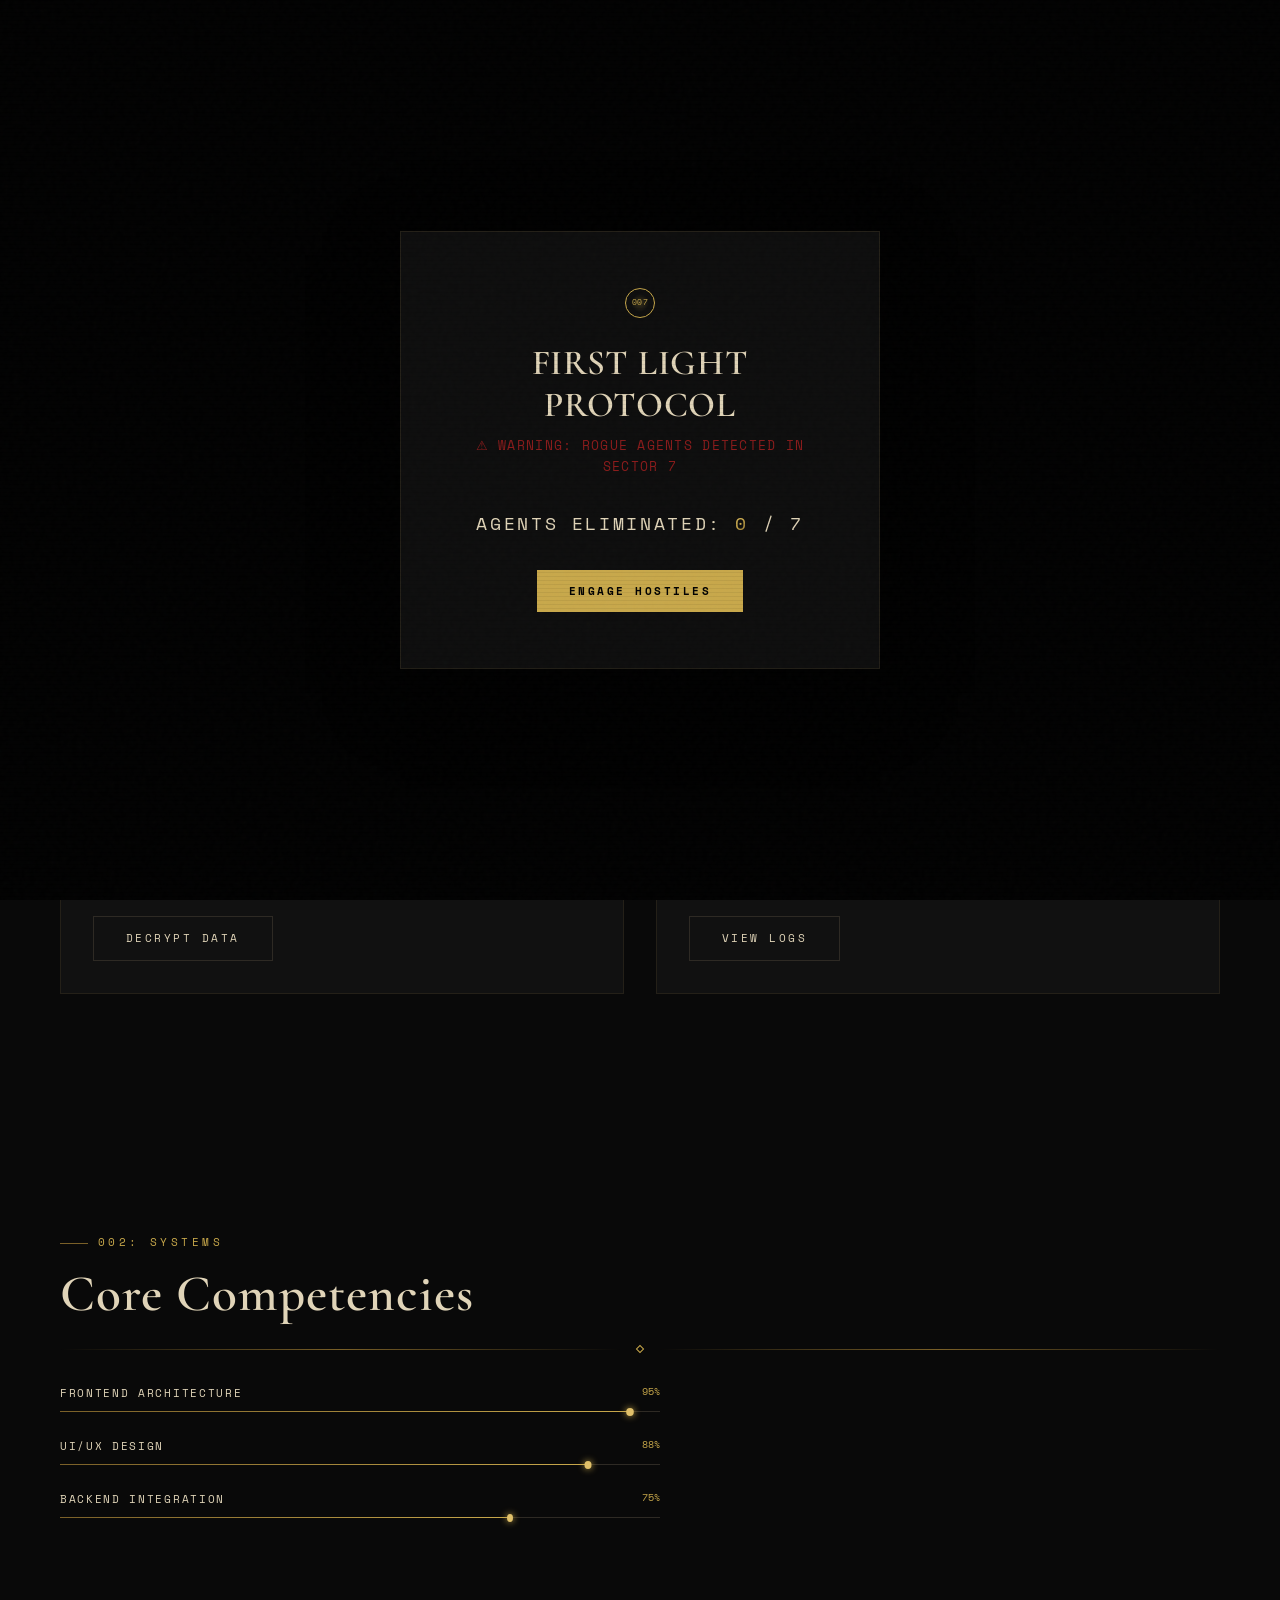
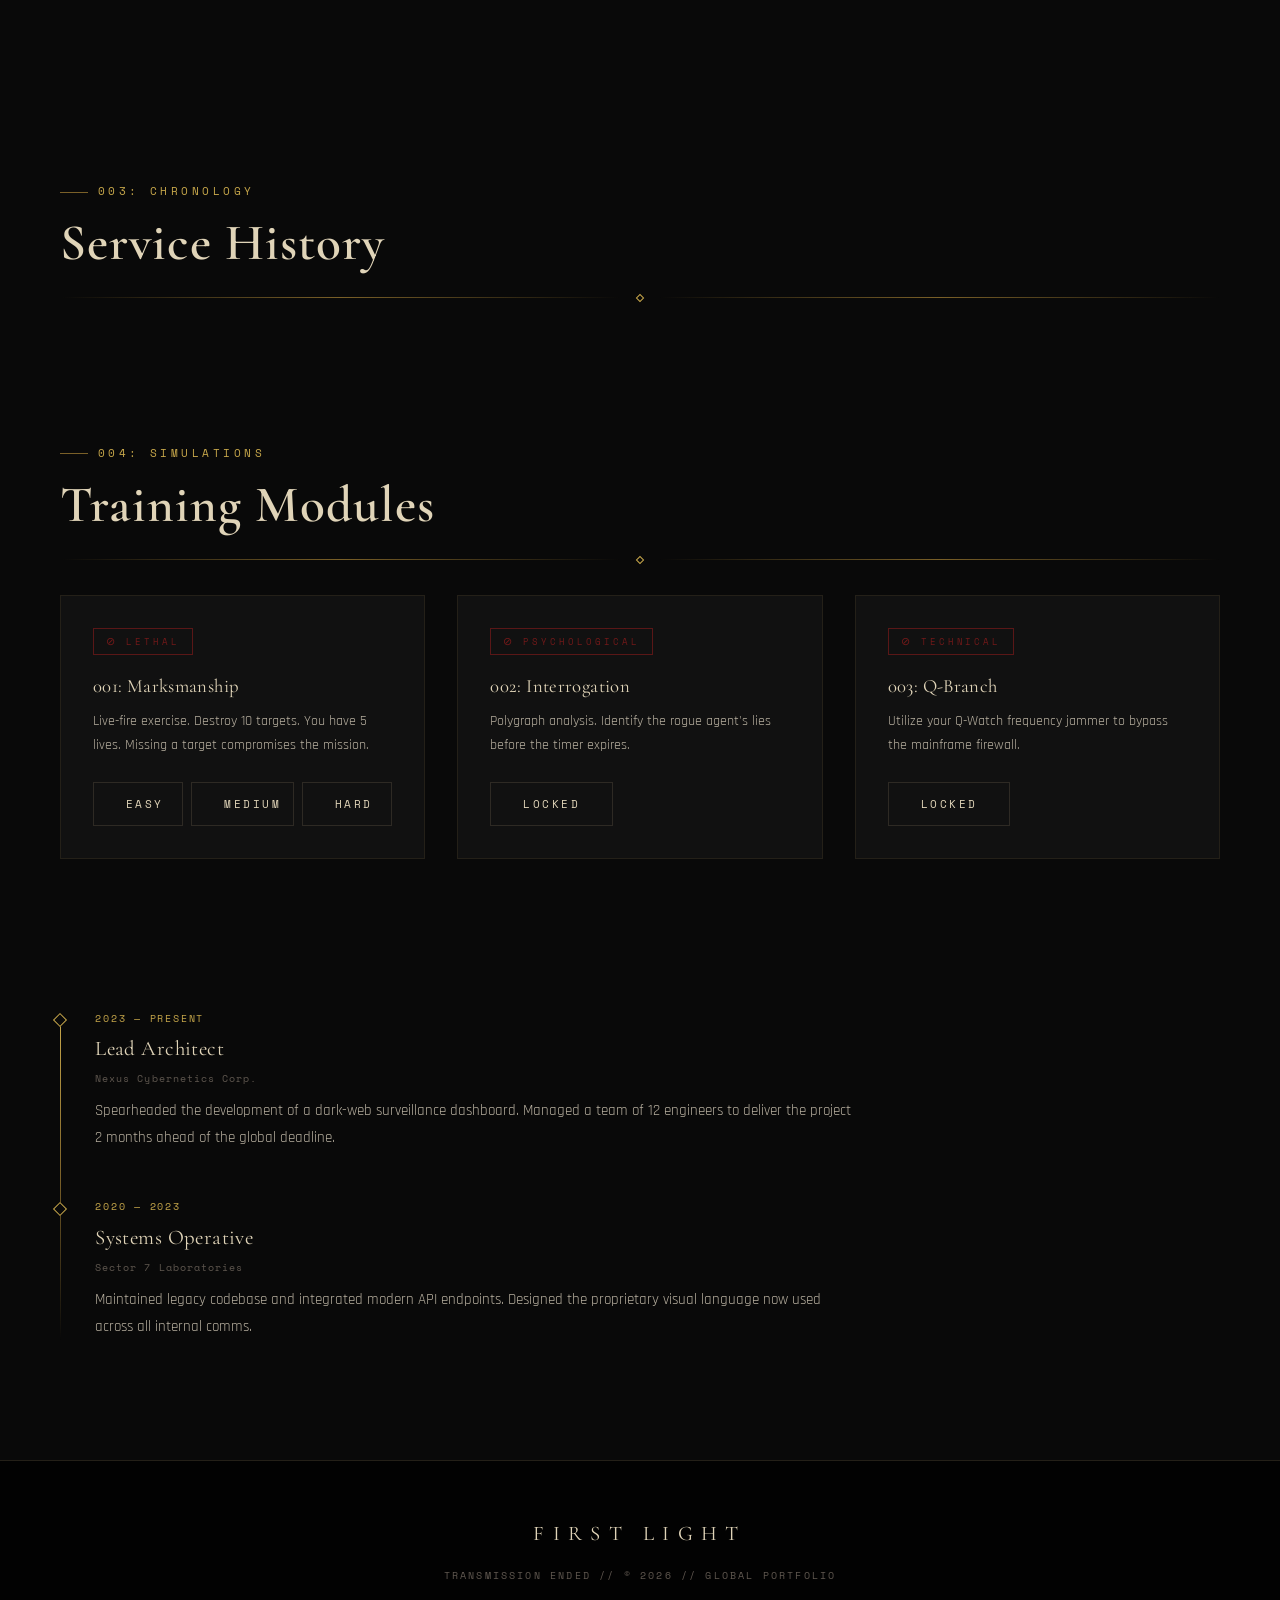
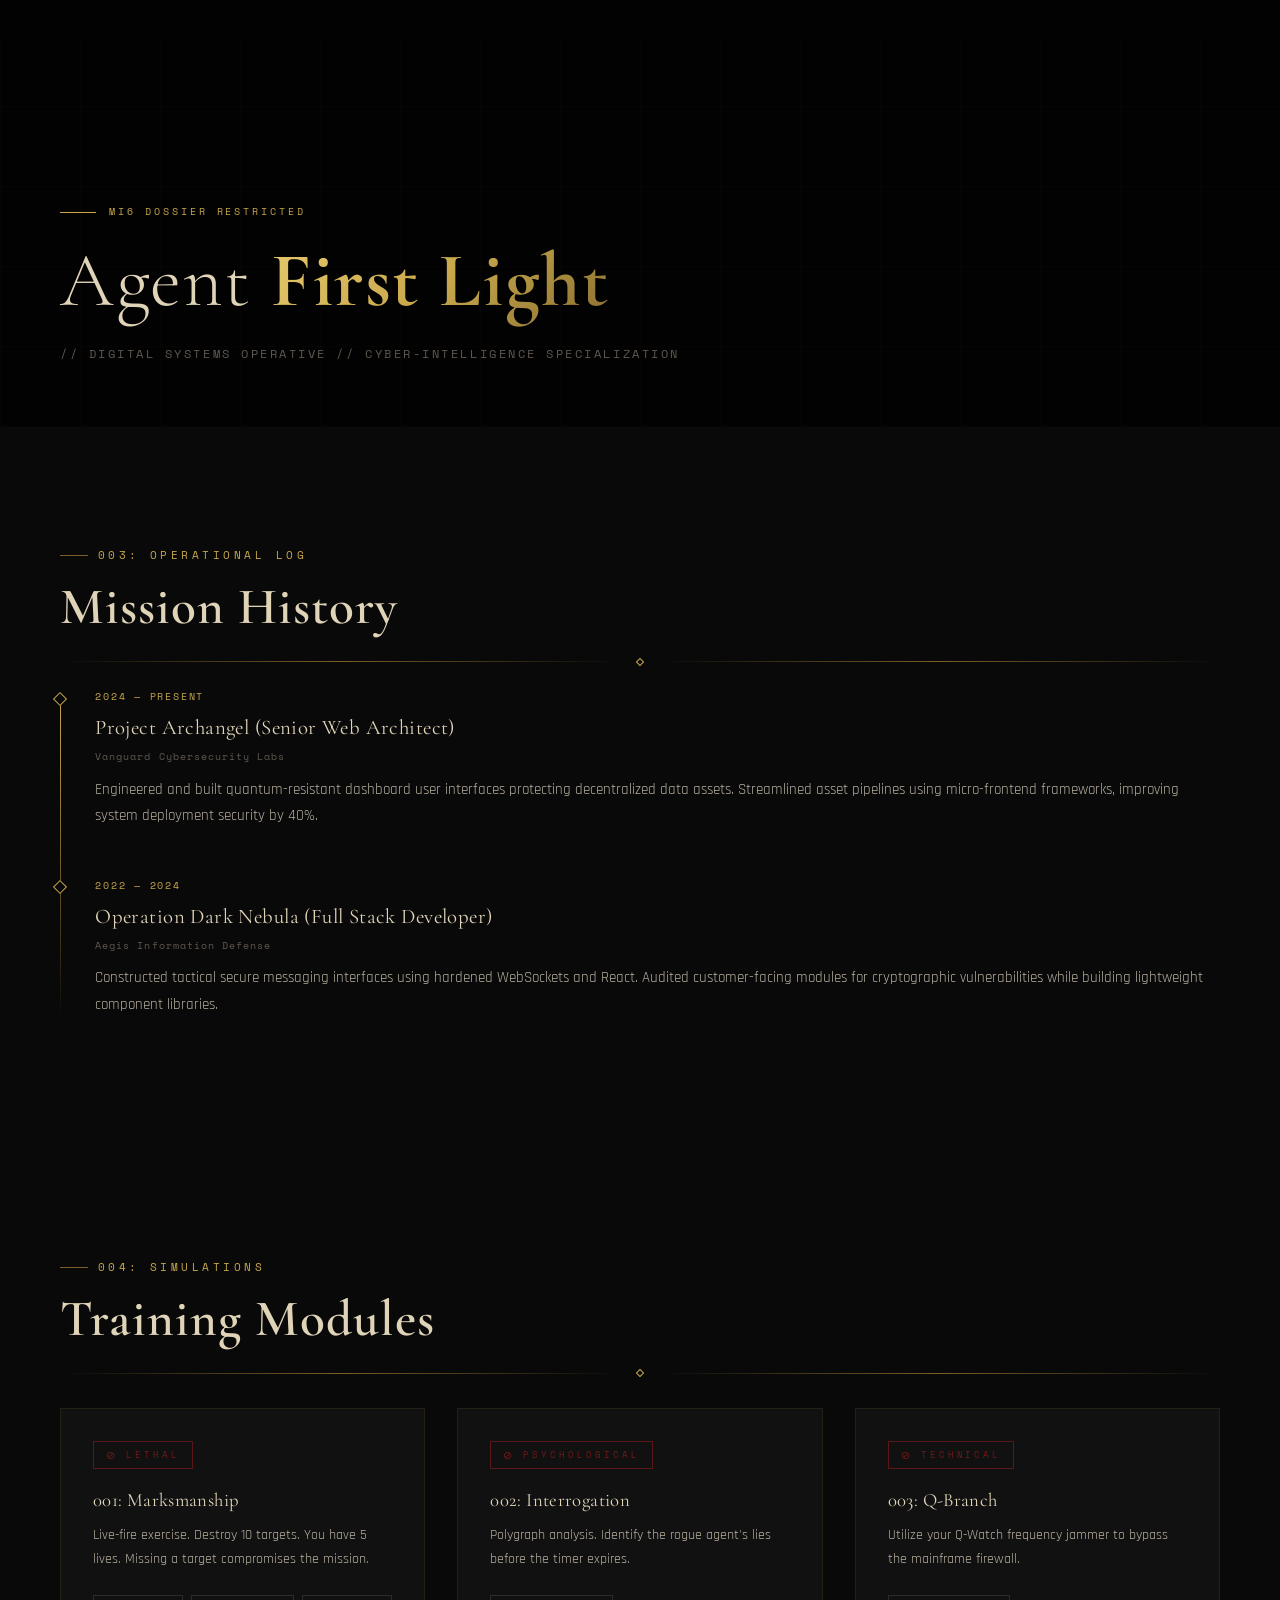
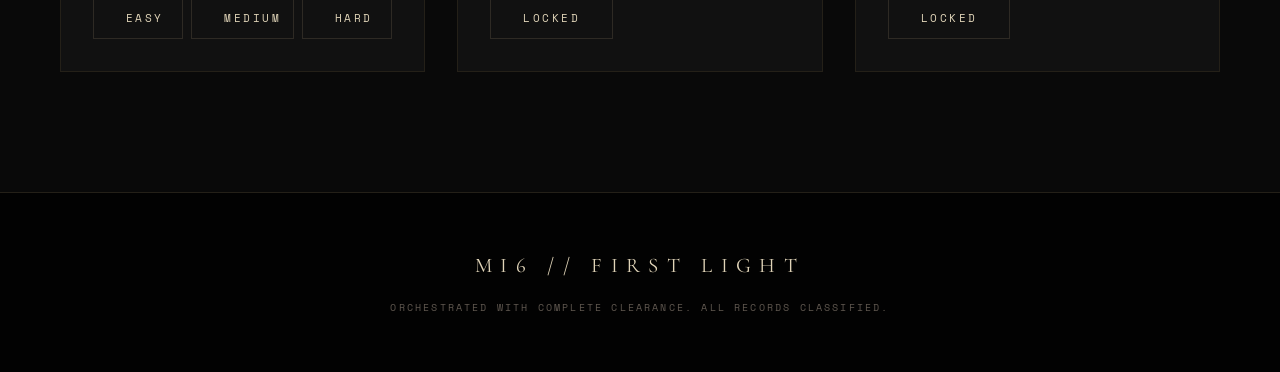
==== index.html @ 245f6f70 "Update index.html" ====
<!DOCTYPE html>
<html lang="en">
<head>
    <meta charset="UTF-8">
    <meta name="viewport" content="width=device-width, initial-scale=1.0">
    <title>First Light — Global Portfolio</title>
    <link rel="stylesheet" href="style.css">
</head>
<body class="locked">

    <!-- ── 007 FIRST LIGHT GATE ── -->
    <div id="security-gate" class="security-gate">
        
        <!-- Screen Flash Effect -->
        <div id="muzzle-flash" class="muzzle-flash"></div>

        <!-- Combat Arena -->
        <div id="game-area" class="game-area"></div>

        <!-- Briefing UI -->
        <div class="gate-content anim-up" id="gate-ui">
            <div class="nav-badge" style="margin: 0 auto 1.5rem; border-color: var(--gold); color: var(--gold);">007</div>
            <h2 class="section-title" style="font-size: 2.2rem; line-height: 1.2;">FIRST LIGHT PROTOCOL</h2>
            <p class="timeline-subtitle" style="margin-bottom: 2rem; color: var(--red); font-size: 0.8rem;">⚠ WARNING: ROGUE AGENTS DETECTED IN SECTOR 7</p>
            
            <div class="score-display">
                Agents Eliminated: <span id="score" class="gold-text">0</span> / 7
            </div>

            <button id="start-game-btn" class="btn btn-primary" style="padding: 1rem 2.5rem; font-size: 0.8rem;">Draw Weapon</button>
        </div>
    </div>

    <nav class="nav">
        <div class="container nav-inner">
            <a href="#" class="nav-logo">
                <div class="nav-badge">01</div>
                FIRST LIGHT
            </a>
            <ul class="nav-links">
                <li><a href="#records" class="active">Records</a></li>
                <li><a href="#systems">Systems</a></li>
                <li><a href="#chronology">Chronology</a></li>
            </ul>
            <button class="nav-mobile-btn">Menu</button>
        </div>
    </nav>

    <header class="page-hero">
        <div class="page-hero-grid"></div>
        <div class="container anim-up">
            <div class="page-tag">
                <div class="page-tag-line"></div>
                <span class="page-tag-text">System Online</span>
            </div>
            <h1 class="page-title">Enter the <strong class="gold-text">Void</strong></h1>
            <p class="page-subtitle">Global Portfolio Initialized // Access Granted</p>
            <br><br>
            <a href="#records" class="btn btn-primary">Initialize Sequence</a>
        </div>
    </header>

    <main class="container">

        <section id="records" class="section">
            <div class="section-label anim-up d1">001: Records</div>
            <h2 class="section-title anim-up d2">Classified Data</h2>
            
            <div class="divider anim-up d3">
                <div class="divider-line"></div>
                <div class="divider-diamond"></div>
                <div class="divider-line"></div>
            </div>

            <div style="display: grid; grid-template-columns: repeat(auto-fit, minmax(300px, 1fr)); gap: 2rem; margin-top: 2rem;">
                
                <div class="card anim-up d4">
                    <span class="classified-badge">Top Secret</span>
                    <h3 style="margin-top: 1rem; margin-bottom: 0.5rem;">Project Alpha</h3>
                    <p style="margin-bottom: 1.5rem; font-size: 0.9rem;">Architectural overhaul of mainframe security protocols. Utilized custom encryptions.</p>
                    <a href="#" class="btn btn-outline">Decrypt Data</a>
                </div>

                <div class="card anim-up d5">
                    <span class="classified-badge">Restricted</span>
                    <h3 style="margin-top: 1rem; margin-bottom: 0.5rem;">Operation Ghost</h3>
                    <p style="margin-bottom: 1.5rem; font-size: 0.9rem;">Deployment of stealth-mode UI components across global satellite networks.</p>
                    <a href="#" class="btn btn-outline">View Logs</a>
                </div>

            </div>
        </section>

        <section id="systems" class="section">
            <div class="section-label anim-up d1">002: Systems</div>
            <h2 class="section-title anim-up d2">Core Competencies</h2>
            
            <div class="divider anim-up d3">
                <div class="divider-line"></div>
                <div class="divider-diamond"></div>
                <div class="divider-line"></div>
            </div>

            <div style="max-width: 600px; margin-top: 2rem;">
                
                <div class="skill-bar anim-up d4">
                    <div class="skill-header">
                        <span class="skill-name">Frontend Architecture</span>
                        <span class="skill-level">95%</span>
                    </div>
                    <div class="skill-track">
                        <div class="skill-fill" style="transform: scaleX(0.95);"></div>
                    </div>
                </div>

                <div class="skill-bar anim-up d5">
                    <div class="skill-header">
                        <span class="skill-name">UI/UX Design</span>
                        <span class="skill-level">88%</span>
                    </div>
                    <div class="skill-track">
                        <div class="skill-fill" style="transform: scaleX(0.88);"></div>
                    </div>
                </div>

                <div class="skill-bar anim-up d6">
                    <div class="skill-header">
                        <span class="skill-name">Backend Integration</span>
                        <span class="skill-level">75%</span>
                    </div>
                    <div class="skill-track">
                        <div class="skill-fill" style="transform: scaleX(0.75);"></div>
                    </div>
                </div>

            </div>
        </section>

        <section id="chronology" class="section">
            <div class="section-label anim-up d1">003: Chronology</div>
            <h2 class="section-title anim-up d2">Service History</h2>
            
            <div class="divider anim-up d3">
                <div class="divider-line"></div>
                <div class="divider-diamond"></div>
                <div class="divider-line"></div>
            </div>
<section id="simulations" class="section">
            <div class="section-label anim-up">004: Simulations</div>
            <h2 class="section-title anim-up">Training Modules</h2>
            
            <div class="divider anim-up">
                <div class="divider-line"></div>
                <div class="divider-diamond"></div>
                <div class="divider-line"></div>
            </div>

            <div style="display: grid; grid-template-columns: repeat(auto-fit, minmax(300px, 1fr)); gap: 2rem; margin-top: 2rem;">
                
                <div class="card anim-up">
                    <span class="classified-badge">Lethal</span>
                    <h3 style="margin-top: 1rem; margin-bottom: 0.5rem;">001: Marksmanship</h3>
                    <p style="margin-bottom: 1.5rem; font-size: 0.9rem;">Live-fire exercise. Destroy 10 targets. You have 5 lives. Missing a target compromises the mission.</p>
                    <div style="display: flex; gap: 0.5rem;">
                        <button class="btn btn-outline" onclick="startShooter('easy')">Easy</button>
                        <button class="btn btn-outline" onclick="startShooter('medium')">Medium</button>
                        <button class="btn btn-outline" onclick="startShooter('hard')">Hard</button>
                    </div>
                </div>

                <div class="card anim-up" style="opacity: 0.6;">
                    <span class="classified-badge">Psychological</span>
                    <h3 style="margin-top: 1rem; margin-bottom: 0.5rem;">002: Interrogation</h3>
                    <p style="margin-bottom: 1.5rem; font-size: 0.9rem;">Polygraph analysis. Identify the rogue agent's lies before the timer expires.</p>
                    <button class="btn btn-outline" disabled>Locked</button>
                </div>

                <div class="card anim-up" style="opacity: 0.6;">
                    <span class="classified-badge">Technical</span>
                    <h3 style="margin-top: 1rem; margin-bottom: 0.5rem;">003: Q-Branch</h3>
                    <p style="margin-bottom: 1.5rem; font-size: 0.9rem;">Utilize your Q-Watch frequency jammer to bypass the mainframe firewall.</p>
                    <button class="btn btn-outline" disabled>Locked</button>
                </div>

            </div>
        </section>
            <div class="timeline anim-up d4" style="margin-top: 2rem; max-width: 800px;">
                
                <div class="timeline-item">
                    <div class="timeline-dot"></div>
                    <div class="timeline-date">2023 — Present</div>
                    <h3 class="timeline-title">Lead Architect</h3>
                    <div class="timeline-subtitle">Nexus Cybernetics Corp.</div>
                    <p class="timeline-desc">Spearheaded the development of a dark-web surveillance dashboard. Managed a team of 12 engineers to deliver the project 2 months ahead of the global deadline.</p>
                </div>

                <div class="timeline-item">
                    <div class="timeline-dot"></div>
                    <div class="timeline-date">2020 — 2023</div>
                    <h3 class="timeline-title">Systems Operative</h3>
                    <div class="timeline-subtitle">Sector 7 Laboratories</div>
                    <p class="timeline-desc">Maintained legacy codebase and integrated modern API endpoints. Designed the proprietary visual language now used across all internal comms.</p>
                </div>

            </div>
        </section>

    </main>

    <footer class="footer">
        <div class="container">
            <div class="footer-logo">FIRST LIGHT</div>
            <div class="footer-text">Transmission Ended // © 2026 // Global Portfolio</div>
        </div>
    </footer>

<!DOCTYPE html>
<html lang="en">
<head>
    <meta charset="UTF-8">
    <meta name="viewport" content="width=device-width, initial-scale=1.0">
    <title>First Light — Global Portfolio</title>
    <link rel="stylesheet" href="style.css">
</head>
<body class="locked">

    <div class="gun-barrel-bg"></div>

    <div id="security-gate" class="security-gate">
        
        <div id="muzzle-flash" class="muzzle-flash"></div>

        <div id="game-area" class="game-area"></div>

        <div class="gate-content anim-up" id="gate-ui">
            <div class="nav-badge" style="margin: 0 auto 1.5rem; border-color: var(--gold); color: var(--gold);">007</div>
            <h2 class="section-title" style="font-size: 2.2rem; line-height: 1.2;">FIRST LIGHT PROTOCOL</h2>
            <p class="timeline-subtitle" style="margin-bottom: 2rem; color: var(--red); font-size: 0.8rem;">⚠ WARNING: ROGUE AGENTS DETECTED IN SECTOR 7</p>
            
            <div class="score-display">
                Agents Eliminated: <span id="score" class="gold-text">0</span> / 7
            </div>

            <button class="btn btn-primary" id="start-game-btn">Engage Hostiles</button>
        </div>
    </div>

    <div id="minigame-overlay" class="security-gate" style="display: none; z-index: 10000; flex-direction: column;">
        <div id="minigame-area" class="game-area active"></div>
        
        <div id="minigame-hud" class="game-hud">
            <div>TARGETS: <span id="hud-score" class="gold-text">0</span> / 10</div>
            <div>LIVES: <span id="hud-lives" style="color: var(--red);">♥♥♥♥♥</span></div>
        </div>

        <div id="minigame-ui" class="gate-content" style="display: none;">
            </div>

        <button class="btn btn-outline" id="abort-btn" onclick="abortGame()" style="position: absolute; bottom: 2rem; z-index: 20;">Abort Mission</button>
    </div>

    <nav class="nav">
        <div class="container nav-inner">
            <a href="#" class="nav-logo">
                <img src="007-logo.png" alt="007 Logo" style="height: 28px; width: auto; filter: drop-shadow(0 0 5px rgba(200,168,75,0.5));">
                FIRST LIGHT
            </a>
            <ul class="nav-links">
                <li><a href="#intel" class="active">Intel</a></li>
                <li><a href="#arsenal">Arsenal</a></li>
                <li><a href="#chronology">Operations</a></li>
                <li><a href="#simulations">Simulations</a></li>
            </ul>
            <button class="nav-mobile-btn">Menu</button>
        </div>
    </nav>

    <main>
        <section id="intel" class="page-hero">
            <div class="page-hero-grid"></div>
            <div class="container">
                <div class="page-tag anim-up d1">
                    <div class="page-tag-line"></div>
                    <div class="page-tag-text">MI6 Dossier Restricted</div>
                </div>
                <h1 class="page-title anim-up d2">Agent <strong>First Light</strong></h1>
                <p class="page-subtitle anim-up d3">// Digital Systems Operative // Cyber-Intelligence Specialization</p>
            </div>
        </section>

        <section id="chronology" class="section">
            <div class="container">
                <div class="section-label anim-up">003: Operational Log</div>
                <h2 class="section-title anim-up">Mission History</h2>
                
                <div class="divider anim-up">
                    <div class="divider-line"></div>
                    <div class="divider-diamond"></div>
                    <div class="divider-line"></div>
                </div>

                <div class="timeline anim-up d2">
                    <div class="timeline-item">
                        <div class="timeline-dot"></div>
                        <div class="timeline-date">2024 — Present</div>
                        <h3 class="timeline-title">Project Archangel (Senior Web Architect)</h3>
                        <div class="timeline-subtitle">Vanguard Cybersecurity Labs</div>
                        <p class="timeline-desc">Engineered and built quantum-resistant dashboard user interfaces protecting decentralized data assets. Streamlined asset pipelines using micro-frontend frameworks, improving system deployment security by 40%.</p>
                    </div>

                    <div class="timeline-item">
                        <div class="timeline-dot"></div>
                        <div class="timeline-date">2022 — 2024</div>
                        <h3 class="timeline-title">Operation Dark Nebula (Full Stack Developer)</h3>
                        <div class="timeline-subtitle">Aegis Information Defense</div>
                        <p class="timeline-desc">Constructed tactical secure messaging interfaces using hardened WebSockets and React. Audited customer-facing modules for cryptographic vulnerabilities while building lightweight component libraries.</p>
                    </div>
                </div>
            </div>
        </section>

        <section id="simulations" class="section">
            <div class="container">
                <div class="section-label anim-up">004: Simulations</div>
                <h2 class="section-title anim-up">Training Modules</h2>
                
                <div class="divider anim-up">
                    <div class="divider-line"></div>
                    <div class="divider-diamond"></div>
                    <div class="divider-line"></div>
                </div>

                <div style="display: grid; grid-template-columns: repeat(auto-fit, minmax(300px, 1fr)); gap: 2rem; margin-top: 2rem;">
                    
                    <div class="card anim-up">
                        <span class="classified-badge">Lethal</span>
                        <h3 style="margin-top: 1rem; margin-bottom: 0.5rem;">001: Marksmanship</h3>
                        <p style="margin-bottom: 1.5rem; font-size: 0.9rem;">Live-fire exercise. Destroy 10 targets. You have 5 lives. Missing a target compromises the mission.</p>
                        <div style="display: flex; gap: 0.5rem;">
                            <button class="btn btn-outline" onclick="startShooter('easy')">Easy</button>
                            <button class="btn btn-outline" onclick="startShooter('medium')">Medium</button>
                            <button class="btn btn-outline" onclick="startShooter('hard')">Hard</button>
                        </div>
                    </div>

                    <div class="card anim-up" style="opacity: 0.6;">
                        <span class="classified-badge">Psychological</span>
                        <h3 style="margin-top: 1rem; margin-bottom: 0.5rem;">002: Interrogation</h3>
                        <p style="margin-bottom: 1.5rem; font-size: 0.9rem;">Polygraph analysis. Identify the rogue agent's lies before the timer expires.</p>
                        <button class="btn btn-outline" disabled>Locked</button>
                    </div>

                    <div class="card anim-up" style="opacity: 0.6;">
                        <span class="classified-badge">Technical</span>
                        <h3 style="margin-top: 1rem; margin-bottom: 0.5rem;">003: Q-Branch</h3>
                        <p style="margin-bottom: 1.5rem; font-size: 0.9rem;">Utilize your Q-Watch frequency jammer to bypass the mainframe firewall.</p>
                        <button class="btn btn-outline" disabled>Locked</button>
                    </div>

                </div>
            </div>
        </section>
    </main>

    <footer class="footer">
        <div class="container">
            <div class="footer-logo">MI6 // FIRST LIGHT</div>
            <div class="footer-text">Orchestrated with complete clearance. All records classified.</div>
        </div>
    </footer>

    <script>
        // --- GLOBAL ELEMENTS ---
        const muzzleFlash = document.getElementById('muzzle-flash');
        
        // --- ENTRANCE GATE LOGIC (7 HITS TO ENTER SITE) ---
        const startBtn = document.getElementById('start-game-btn');
        const gateArea = document.getElementById('game-area');
        const scoreDisplay = document.getElementById('score');
        const gateUI = document.getElementById('gate-ui');
        const gate = document.getElementById('security-gate');

        let entryScore = 0;
        let entryInterval;

        gateArea.addEventListener('mousedown', () => triggerFlash(gateArea));

        startBtn.addEventListener('click', () => {
            startBtn.style.display = 'none'; 
            gateArea.classList.add('active'); 
            spawnEntryNode();
            entryInterval = setInterval(spawnEntryNode, 850); 
        });

        function spawnEntryNode() {
            if (entryScore >= 7) return;
            createTarget(gateArea, () => {
                entryScore++;
                scoreDisplay.textContent = entryScore;
                if (entryScore >= 7) winEntryGame();
            }, 3000, true);
        }

        function winEntryGame() {
            clearInterval(entryInterval);
            gateArea.classList.remove('active');
            gateUI.innerHTML = `
                <div class="nav-badge" style="margin: 0 auto 1.5rem; border-color: var(--gold-light); color: var(--gold-light);">00</div>
                <h2 class="section-title" style="font-size: 2.2rem; color: var(--gold-light);">SECTOR CLEARED</h2>
                <p class="timeline-subtitle">First Light Protocol Initializing...</p>
            `;
            setTimeout(() => {
                gate.classList.add('unlocked');
                document.body.classList.remove('locked');
            }, 2000);
        }

        // --- PORTFOLIO TRAINING SIMULATION ENGINE ---
        const minigameOverlay = document.getElementById('minigame-overlay');
        const minigameArea = document.getElementById('minigame-area');
        const minigameHUD = document.getElementById('minigame-hud');
        const minigameUI = document.getElementById('minigame-ui');
        const abortBtn = document.getElementById('abort-btn');
        const hudScore = document.getElementById('hud-score');
        const hudLives = document.getElementById('hud-lives');

        let mgScore = 0;
        let mgLives = 5;
        const mgMaxTargets = 10;
        let mgInterval;
        let currentDifficultySpeed = 2000;

        minigameArea.addEventListener('mousedown', () => triggerFlash(minigameArea));

        function startShooter(difficulty) {
            document.body.classList.add('locked'); // Restrict scrolling while active
            minigameOverlay.style.display = 'flex';
            minigameUI.style.display = 'none';
            minigameHUD.style.display = 'block';
            abortBtn.style.display = 'block';
            minigameArea.innerHTML = '';
            
            mgScore = 0;
            mgLives = 5;
            updateHUD();

            let spawnRate = 1000;
            if (difficulty === 'easy') { currentDifficultySpeed = 2500; spawnRate = 1200; }
            if (difficulty === 'medium') { currentDifficultySpeed = 1500; spawnRate = 900; }
            if (difficulty === 'hard') { currentDifficultySpeed = 800; spawnRate = 600; }

            spawnMGNode();
            mgInterval = setInterval(spawnMGNode, spawnRate);
        }

        function spawnMGNode() {
            if (mgScore >= mgMaxTargets || mgLives <= 0) return;
            createTarget(minigameArea, () => {
                mgScore++;
                updateHUD();
                if (mgScore >= mgMaxTargets) winMiniGame();
            }, currentDifficultySpeed, false);
        }

        function updateHUD() {
            hudScore.textContent = mgScore;
            hudLives.textContent = '♥'.repeat(mgLives > 0 ? mgLives : 0);
            if (mgLives <= 0) loseMiniGame();
        }

        function loseMiniGame() {
            endMiniGame(`
                <h2 class="section-title" style="color: var(--red);">MISSION FAILED</h2>
                <p class="timeline-subtitle" style="margin-bottom: 2rem;">Agent compromised. Targets escaped.</p>
            `);
        }

        function winMiniGame() {
            endMiniGame(`
                <h2 class="section-title" style="color: var(--gold-light);">ASSIGNMENT CLEARED</h2>
                <p class="timeline-subtitle" style="margin-bottom: 2rem;">Excellent marksmanship, 00.</p>
            `);
        }

        function endMiniGame(messageHTML) {
            clearInterval(mgInterval);
            minigameArea.innerHTML = '';
            minigameHUD.style.display = 'none';
            abortBtn.style.display = 'none';
            minigameUI.style.display = 'block';
            minigameUI.innerHTML = messageHTML + `<button class="btn btn-outline" onclick="abortGame()">Return to Portfolio</button>`;
        }

        function abortGame() {
            clearInterval(mgInterval);
            minigameArea.innerHTML = '';
            minigameOverlay.style.display = 'none';
            document.body.classList.remove('locked'); // Free scroll
        }

        // --- REUSABLE UTILITY SCHEDULERS ---
        function triggerFlash(container) {
            if (!container.classList.contains('active')) return;
            muzzleFlash.classList.add('fire');
            setTimeout(() => muzzleFlash.classList.remove('fire'), 50);
        }

        function createTarget(container, onHitCallback, lifespan, isEntryGame) {
            const node = document.createElement('div');
            node.classList.add('target-node');
            node.style.left = Math.floor(Math.random() * 80) + 10 + '%';
            node.style.top = Math.floor(Math.random() * 80) + 10 + '%';

            // Give targets floating motion
            const moveInterval = setInterval(() => {
                if (node.classList.contains('destroyed')) {
                    clearInterval(moveInterval);
                    return;
                }
                node.style.left = Math.floor(Math.random() * 80) + 10 + '%';
                node.style.top = Math.floor(Math.random() * 80) + 10 + '%';
            }, lifespan / 2);

            node.addEventListener('mousedown', function(e) {
                e.stopPropagation();
                if (this.classList.contains('destroyed')) return;
                this.classList.add('destroyed');
                onHitCallback();
                setTimeout(() => this.remove(), 250);
            });

            container.appendChild(node);

            // Timeout monitoring
            setTimeout(() => {
                if (!node.classList.contains('destroyed') && node.parentNode) {
                    clearInterval(moveInterval);
                    node.remove();
                    if (!isEntryGame) {
                        mgLives--; // Remove a heart if a simulation target escapes
                        updateHUD();
                    }
                }
            }, lifespan);
        }
    </script>
</body>
</html>
---- style.css ----
/* ============================================================
   007: FIRST LIGHT — Global Portfolio Stylesheet
   ============================================================ */

   @import url('https://fonts.googleapis.com/css2?family=Cormorant+Garamond:ital,wght@0,300;0,400;0,600;0,700;1,300;1,400&family=Rajdhani:wght@300;400;500;600;700&family=Space+Mono:ital,wght@0,400;0,700;1,400&display=swap');

   /* ── RESET ─────────────────────────────────────────────────── */
   *, *::before, *::after { margin: 0; padding: 0; box-sizing: border-box; }
   
   /* ── TOKENS ────────────────────────────────────────────────── */
   :root {
     --void:         #020202;
     --dark:         #090909;
     --surface:      #111111;
     --surface-2:    #181818;
     --surface-3:    #202020;
     --border:       #242018;
     --border-light: #2e2a24;
   
     --gold:         #c8a84b;
     --gold-light:   #e0c06a;
     --gold-faint:   #d4b05a;
     --gold-dark:    #7a6028;
     --gold-glow:    rgba(200, 168, 75, 0.18);
   
     --silver:       #98a8b8;
     --cream:        #e0d4b8;
     --text:         #b8b0a0;
     --text-muted:   #605850;
     --red:          #8b1c1c;
   
     --glow-gold: 0 0 28px rgba(200,168,75,0.45), 0 0 60px rgba(200,168,75,0.12);
     --glow-sm:   0 0 12px rgba(200,168,75,0.3);
     --shadow:    0 24px 64px rgba(0,0,0,0.85);
   
     --font-display: 'Cormorant Garamond', Georgia, serif;
     --font-body:    'Rajdhani', 'Trebuchet MS', sans-serif;
     --font-mono:    'Space Mono', 'Courier New', monospace;
   
     --nav-h:       68px;
     --section-pad: clamp(60px, 10vw, 120px);
     --container:   1160px;
   }
   
   /* ── BASE ──────────────────────────────────────────────────── */
   html  { scroll-behavior: smooth; }
   
   body {
     background-color: var(--dark);
     color: var(--text);
     font-family: var(--font-body);
     font-size: 16px;
     line-height: 1.65;
     overflow-x: hidden;
     cursor: crosshair;
   }
   
   /* Scanlines */
   body::before {
     content: '';
     position: fixed;
     inset: 0;
     background: repeating-linear-gradient(
       0deg, transparent, transparent 3px,
       rgba(0,0,0,0.06) 3px, rgba(0,0,0,0.06) 4px
     );
     pointer-events: none;
     z-index: 9999;
   }
   
   /* Subtle grain */
   body::after {
     content: '';
     position: fixed;
     inset: 0;
     background-image:
       url("data:image/svg+xml,%3Csvg viewBox='0 0 200 200' xmlns='http://www.w3.org/2000/svg'%3E%3Cfilter id='n'%3E%3CfeTurbulence type='fractalNoise' baseFrequency='0.85' numOctaves='4' stitchTiles='stitch'/%3E%3C/filter%3E%3Crect width='100%25' height='100%25' filter='url(%23n)' opacity='0.05'/%3E%3C/svg%3E");
     opacity: 0.35;
     pointer-events: none;
     z-index: 9998;
   }
   
   /* ── TYPOGRAPHY ────────────────────────────────────────────── */
   h1, h2, h3, h4 {
     font-family: var(--font-display);
     font-weight: 400;
     color: var(--cream);
     letter-spacing: 0.02em;
   }
   
   .gold-text {
     background: linear-gradient(135deg, var(--gold-light) 0%, var(--gold) 45%, var(--gold-dark) 100%);
     -webkit-background-clip: text;
     -webkit-text-fill-color: transparent;
     background-clip: text;
   }
   
   .section-label {
     font-family: var(--font-mono);
     font-size: 0.68rem;
     letter-spacing: 0.32em;
     text-transform: uppercase;
     color: var(--gold);
     margin-bottom: 1rem;
     display: flex;
     align-items: center;
     gap: 0.6rem;
   }
   .section-label::before {
     content: '';
     display: inline-block;
     width: 28px;
     height: 1px;
     background: var(--gold-dark);
   }
   
   .section-title {
     font-size: clamp(2rem, 4vw, 3.4rem);
     font-weight: 600;
     color: var(--cream);
     line-height: 1.05;
     margin-bottom: 0.5rem;
   }
   
   /* ── LAYOUT ────────────────────────────────────────────────── */
   .container {
     width: min(var(--container), 92vw);
     margin: 0 auto;
   }
   
   .section { padding: var(--section-pad) 0; }
   
   /* ── NAVIGATION ────────────────────────────────────────────── */
   .nav {
     position: fixed;
     top: 0;
     left: 0;
     right: 0;
     height: var(--nav-h);
     background: rgba(4, 4, 4, 0.92);
     backdrop-filter: blur(24px) saturate(1.4);
     border-bottom: 1px solid var(--border);
     z-index: 1000;
   }
   
   .nav-inner {
     display: flex;
     align-items: center;
     justify-content: space-between;
     height: 100%;
   }
   
   .nav-logo {
     font-family: var(--font-display);
     font-size: 1.35rem;
     font-weight: 600;
     color: var(--cream);
     text-decoration: none;
     letter-spacing: 0.12em;
     display: flex;
     align-items: center;
     gap: 0.65rem;
     transition: color 0.3s;
   }
   .nav-logo:hover { color: var(--gold-light); }
   
   .nav-badge {
     width: 30px;
     height: 30px;
     border: 1.5px solid var(--gold);
     border-radius: 50%;
     display: flex;
     align-items: center;
     justify-content: center;
     font-family: var(--font-mono);
     font-size: 0.52rem;
     color: var(--gold);
     letter-spacing: 0.04em;
     position: relative;
     flex-shrink: 0;
   }
   .nav-badge::after {
     content: '';
     position: absolute;
     inset: 5px;
     border-radius: 50%;
     background: radial-gradient(circle, rgba(200,168,75,0.22), transparent 70%);
   }
   
   .nav-links {
     display: flex;
     align-items: center;
     gap: 2.8rem;
     list-style: none;
   }
   .nav-links a {
     font-family: var(--font-mono);
     font-size: 0.68rem;
     letter-spacing: 0.22em;
     text-transform: uppercase;
     color: var(--text-muted);
     text-decoration: none;
     transition: color 0.3s;
     position: relative;
     padding-bottom: 3px;
   }
   .nav-links a::after {
     content: '';
     position: absolute;
     bottom: 0; left: 0;
     width: 0; height: 1px;
     background: var(--gold);
     transition: width 0.3s ease;
   }
   .nav-links a:hover, .nav-links a.active { color: var(--gold); }
   .nav-links a:hover::after, .nav-links a.active::after { width: 100%; }
   
   /* Mobile nav */
   .nav-mobile-btn {
     display: none;
     background: none;
     border: 1px solid var(--border);
     color: var(--cream);
     cursor: crosshair;
     padding: 0.4rem 0.8rem;
     font-family: var(--font-mono);
     font-size: 0.62rem;
     letter-spacing: 0.2em;
     text-transform: uppercase;
   }
   
   /* ── BUTTONS ───────────────────────────────────────────────── */
   .btn {
     display: inline-flex;
     align-items: center;
     gap: 0.55rem;
     padding: 0.78rem 2rem;
     font-family: var(--font-mono);
     font-size: 0.7rem;
     letter-spacing: 0.22em;
     text-transform: uppercase;
     text-decoration: none;
     border: none;
     cursor: crosshair;
     transition: all 0.3s ease;
     position: relative;
     overflow: hidden;
     white-space: nowrap;
   }
   .btn::before {
     content: '';
     position: absolute;
     inset: 0;
     background: currentColor;
     opacity: 0;
     transition: opacity 0.3s;
   }
   .btn:hover::before { opacity: 0.08; }
   
   .btn-primary {
     background: var(--gold);
     color: var(--void);
     font-weight: 700;
   }
   .btn-primary:hover {
     background: var(--gold-light);
     box-shadow: var(--glow-gold);
     transform: translateY(-1px);
   }
   
   .btn-outline {
     background: transparent;
     color: var(--cream);
     border: 1px solid var(--border-light);
   }
   .btn-outline:hover {
     border-color: var(--gold);
     color: var(--gold);
     transform: translateY(-1px);
   }
   
   /* ── DIVIDER ───────────────────────────────────────────────── */
   .divider {
     display: flex;
     align-items: center;
     gap: 1rem;
     margin: 1.5rem 0;
   }
   .divider-line {
     flex: 1;
     height: 1px;
     background: linear-gradient(90deg, transparent, var(--gold-dark), transparent);
   }
   .divider-diamond {
     width: 6px;
     height: 6px;
     border: 1px solid var(--gold);
     transform: rotate(45deg);
     flex-shrink: 0;
   }
   
   /* ── CLASSIFIED BADGE ──────────────────────────────────────── */
   .classified-badge {
     display: inline-flex;
     align-items: center;
     gap: 0.5rem;
     padding: 0.22rem 0.75rem;
     border: 1px solid rgba(139,28,28,0.6);
     color: rgba(139,28,28,0.8);
     font-family: var(--font-mono);
     font-size: 0.58rem;
     letter-spacing: 0.32em;
     text-transform: uppercase;
   }
   .classified-badge::before {
     content: '⊘';
     font-size: 0.7rem;
   }
   
   /* ── CARDS ─────────────────────────────────────────────────── */
   .card {
     background: var(--surface);
     border: 1px solid var(--border);
     padding: 2rem;
     position: relative;
     transition: all 0.4s ease;
   }
   .card::before {
     content: '';
     position: absolute;
     top: 0; left: 0; right: 0;
     height: 1px;
     background: linear-gradient(90deg, transparent, var(--gold), transparent);
     opacity: 0;
     transition: opacity 0.4s;
   }
   .card:hover {
     border-color: var(--gold-dark);
     transform: translateY(-2px);
     box-shadow: 0 12px 48px rgba(0,0,0,0.55);
   }
   .card:hover::before { opacity: 1; }
   
   /* ── SKILL BARS ────────────────────────────────────────────── */
   .skill-bar { margin-bottom: 1.6rem; }
   .skill-header {
     display: flex;
     justify-content: space-between;
     margin-bottom: 0.5rem;
   }
   .skill-name {
     font-family: var(--font-mono);
     font-size: 0.7rem;
     letter-spacing: 0.15em;
     text-transform: uppercase;
     color: var(--cream);
   }
   .skill-level {
     font-family: var(--font-mono);
     font-size: 0.62rem;
     color: var(--gold);
   }
   .skill-track {
     height: 1px;
     background: var(--border-light);
     position: relative;
   }
   .skill-fill {
     height: 100%;
     background: linear-gradient(90deg, var(--gold-dark), var(--gold));
     transform: scaleX(0);
     transform-origin: left;
     transition: transform 1.4s cubic-bezier(0.16, 1, 0.3, 1);
   }
   .skill-fill.animate { transform: scaleX(1); }
   .skill-fill::after {
     content: '';
     position: absolute;
     right: -4px; top: -3.5px;
     width: 8px; height: 8px;
     border-radius: 50%;
     background: var(--gold-light);
     box-shadow: 0 0 8px var(--gold);
   }
   
   /* ── TIMELINE ──────────────────────────────────────────────── */
   .timeline {
     position: relative;
     padding-left: 2.2rem;
   }
   .timeline::before {
     content: '';
     position: absolute;
     left: 0; top: 6px; bottom: 0;
     width: 1px;
     background: linear-gradient(180deg, var(--gold), var(--gold-dark), transparent);
   }
   .timeline-item { position: relative; padding-bottom: 3rem; }
   .timeline-item:last-child { padding-bottom: 0; }
   
   .timeline-dot {
     position: absolute;
     left: -2.52rem;
     top: 0.3rem;
     width: 10px;
     height: 10px;
     border: 1px solid var(--gold);
     background: var(--dark);
     transform: rotate(45deg);
     transition: background 0.3s, box-shadow 0.3s;
   }
   .timeline-item:hover .timeline-dot {
     background: var(--gold-dark);
     box-shadow: var(--glow-sm);
   }
   
   .timeline-date {
     font-family: var(--font-mono);
     font-size: 0.62rem;
     color: var(--gold);
     letter-spacing: 0.18em;
     text-transform: uppercase;
     margin-bottom: 0.35rem;
   }
   .timeline-title {
     font-family: var(--font-display);
     font-size: 1.3rem;
     color: var(--cream);
     margin-bottom: 0.2rem;
   }
   .timeline-subtitle {
     font-family: var(--font-mono);
     font-size: 0.65rem;
     color: var(--text-muted);
     letter-spacing: 0.1em;
     margin-bottom: 0.7rem;
   }
   .timeline-desc {
     font-size: 0.95rem;
     color: var(--text);
     line-height: 1.75;
   }
   
   /* ── FOOTER ────────────────────────────────────────────────── */
   .footer {
     padding: 3.5rem 0;
     border-top: 1px solid var(--border);
     background: var(--void);
     text-align: center;
   }
   .footer-logo {
     font-family: var(--font-display);
     font-size: 1.3rem;
     color: var(--cream);
     letter-spacing: 0.4em;
     margin-bottom: 1rem;
   }
   .footer-text {
     font-family: var(--font-mono);
     font-size: 0.62rem;
     color: var(--text-muted);
     letter-spacing: 0.22em;
     text-transform: uppercase;
   }
   
   /* ── ANIMATIONS ────────────────────────────────────────────── */
   @keyframes fadeInUp {
     from { opacity: 0; transform: translateY(28px); }
     to   { opacity: 1; transform: translateY(0); }
   }
   @keyframes fadeIn {
     from { opacity: 0; }
     to   { opacity: 1; }
   }
   @keyframes pulse {
     0%, 100% { opacity: 0.6; }
     50%       { opacity: 1; }
   }
   @keyframes ringExpand {
     0%   { transform: scale(0.9); opacity: 0; }
     50%  { opacity: 1; }
     100% { transform: scale(1.1); opacity: 0; }
   }
   
   .anim-up   { opacity: 0; animation: fadeInUp 0.9s ease forwards; }
   .anim-fade { opacity: 0; animation: fadeIn 1s ease forwards; }
   .d1 { animation-delay: 0.1s; }
   .d2 { animation-delay: 0.25s; }
   .d3 { animation-delay: 0.4s; }
   .d4 { animation-delay: 0.55s; }
   .d5 { animation-delay: 0.7s; }
   .d6 { animation-delay: 0.9s; }
   
   /* ── PAGE HERO SHARED ──────────────────────────────────────── */
   .page-hero {
     padding: calc(var(--nav-h) + 5.5rem) 0 4rem;
     background: var(--void);
     position: relative;
     overflow: hidden;
   }
   .page-hero-grid {
     position: absolute;
     inset: 0;
     background:
       repeating-linear-gradient(90deg, rgba(200,168,75,0.015) 0, rgba(200,168,75,0.015) 1px, transparent 1px, transparent 80px),
       repeating-linear-gradient(0deg,  rgba(200,168,75,0.015) 0, rgba(200,168,75,0.015) 1px, transparent 1px, transparent 80px);
   }
   .page-tag {
     display: inline-flex;
     align-items: center;
     gap: 0.8rem;
     margin-bottom: 1.4rem;
   }
   .page-tag-line {
     width: 36px;
     height: 1px;
     background: var(--gold);
   }
   .page-tag-text {
     font-family: var(--font-mono);
     font-size: 0.62rem;
     letter-spacing: 0.3em;
     text-transform: uppercase;
     color: var(--gold);
   }
   .page-title {
     font-family: var(--font-display);
     font-size: clamp(2.6rem, 6vw, 5rem);
     font-weight: 300;
     color: var(--cream);
     line-height: 1;
     margin-bottom: 0.5rem;
   }
   .page-title strong {
     font-weight: 700;
     background: linear-gradient(135deg, #e8c96e, #c9a84c, #8a6f30);
     -webkit-background-clip: text;
     -webkit-text-fill-color: transparent;
     background-clip: text;
   }
   .page-subtitle {
     font-family: var(--font-mono);
     font-size: 0.72rem;
     color: var(--text-muted);
     letter-spacing: 0.22em;
     margin-top: 1.5rem;
     text-transform: uppercase;
   }
   
   /* ── RESPONSIVE ────────────────────────────────────────────── */
   @media (max-width: 860px) {
     .nav-links       { display: none; }
     .nav-mobile-btn  { display: block; }
   }
   @media (max-width: 640px) {
     :root { --section-pad: 50px; }
     .section-title { font-size: 2rem; }
   }

/* ── 007 FIRST LIGHT PROTOCOL (SHOOTER) ────────────────────────── */
body.locked {
    overflow: hidden;
    cursor: crosshair; /* Keeps your crosshair locked and loaded */
  }
  
  .security-gate {
    position: fixed;
    inset: 0;
    background: var(--void);
    z-index: 9995;
    display: flex;
    align-items: center;
    justify-content: center;
    text-align: center;
    transition: transform 0.9s cubic-bezier(0.16, 1, 0.3, 1), opacity 0.9s ease;
  }
  
  .security-gate.unlocked {
    transform: translateY(-100%) scale(1.05); /* Dramatic exit */
    opacity: 0;
    pointer-events: none;
  }
  
  .gate-content {
    padding: 3.5rem;
    border: 1px solid var(--border);
    background: rgba(17, 17, 17, 0.85); /* Slightly transparent surface */
    backdrop-filter: blur(10px);
    box-shadow: var(--shadow);
    max-width: 480px;
    width: 90%;
    position: relative;
    z-index: 20;
  }
  
  /* The Muzzle Flash Overlay */
  .muzzle-flash {
    position: absolute;
    inset: 0;
    background: var(--gold-glow);
    z-index: 9998;
    opacity: 0;
    pointer-events: none;
    transition: opacity 0.05s ease-out;
  }
  .muzzle-flash.fire {
    opacity: 1;
    transition: none;
  }
  
  /* Game Area */
  .game-area {
    position: absolute;
    inset: 0;
    z-index: 10;
    overflow: hidden;
    pointer-events: none; 
  }
  .game-area.active {
    pointer-events: auto;
  }
  
  /* 007 Rogue Agent Targets */
  .target-node {
    position: absolute;
    width: 55px;
    height: 55px;
    background: radial-gradient(circle, var(--red) 10%, transparent 50%, var(--surface-3) 90%);
    border: 2px solid var(--red);
    border-radius: 50%;
    cursor: crosshair;
    box-shadow: 0 0 20px rgba(139, 28, 28, 0.8), inset 0 0 10px rgba(139,28,28,0.8);
    transform: translate(-50%, -50%);
    transition: left 1.5s linear, top 1.5s linear; /* Slower, smoother floating */
    display: flex;
    align-items: center;
    justify-content: center;
  }
  
  /* The spinning sniper sight */
  .target-node::before {
    content: '';
    position: absolute;
    inset: -8px;
    border: 1px dashed var(--red);
    border-radius: 50%;
    animation: spinSight 3s linear infinite;
  }
  
  /* The '00' insignia */
  .target-node::after {
    content: '00';
    font-family: var(--font-mono);
    font-size: 0.7rem;
    color: var(--cream);
    letter-spacing: 0.1em;
  }
  
  @keyframes spinSight {
    100% { transform: rotate(360deg); }
  }
  
  /* Target Destroyed / Bullet Impact Effect */
  .target-node.destroyed {
    background: var(--gold);
    border-color: var(--gold-light);
    box-shadow: var(--glow-gold);
    transform: translate(-50%, -50%) scale(1.8);
    opacity: 0;
    pointer-events: none;
    transition: all 0.2s ease-out;
  }
  .target-node.destroyed::before { display: none; }
  .target-node.destroyed::after {
    content: '✕';
    color: var(--void);
    font-size: 1.2rem;
    font-weight: bold;
  }
  
  .score-display {
    font-family: var(--font-mono);
    font-size: 1.1rem;
    color: var(--cream);
    margin-bottom: 2rem;
    letter-spacing: 0.15em;
    text-transform: uppercase;
  }


/* ── GUN BARREL WATERMARK ──────────────────────────────────── */
.gun-barrel-bg {
  position: fixed;
  inset: 0;
  background-image: url('gun-barrel.png');
  background-size: auto 120vh;
  background-position: center center;
  background-repeat: no-repeat;
  opacity: 0.08; 
  mix-blend-mode: screen; 
  z-index: -1; 
  pointer-events: none; 
}
---- style.css ----
/* ============================================================
   007: FIRST LIGHT — Global Portfolio Stylesheet
   ============================================================ */

   @import url('https://fonts.googleapis.com/css2?family=Cormorant+Garamond:ital,wght@0,300;0,400;0,600;0,700;1,300;1,400&family=Rajdhani:wght@300;400;500;600;700&family=Space+Mono:ital,wght@0,400;0,700;1,400&display=swap');

   /* ── RESET ─────────────────────────────────────────────────── */
   *, *::before, *::after { margin: 0; padding: 0; box-sizing: border-box; }
   
   /* ── TOKENS ────────────────────────────────────────────────── */
   :root {
     --void:         #020202;
     --dark:         #090909;
     --surface:      #111111;
     --surface-2:    #181818;
     --surface-3:    #202020;
     --border:       #242018;
     --border-light: #2e2a24;
   
     --gold:         #c8a84b;
     --gold-light:   #e0c06a;
     --gold-faint:   #d4b05a;
     --gold-dark:    #7a6028;
     --gold-glow:    rgba(200, 168, 75, 0.18);
   
     --silver:       #98a8b8;
     --cream:        #e0d4b8;
     --text:         #b8b0a0;
     --text-muted:   #605850;
     --red:          #8b1c1c;
   
     --glow-gold: 0 0 28px rgba(200,168,75,0.45), 0 0 60px rgba(200,168,75,0.12);
     --glow-sm:   0 0 12px rgba(200,168,75,0.3);
     --shadow:    0 24px 64px rgba(0,0,0,0.85);
   
     --font-display: 'Cormorant Garamond', Georgia, serif;
     --font-body:    'Rajdhani', 'Trebuchet MS', sans-serif;
     --font-mono:    'Space Mono', 'Courier New', monospace;
   
     --nav-h:       68px;
     --section-pad: clamp(60px, 10vw, 120px);
     --container:   1160px;
   }
   
   /* ── BASE ──────────────────────────────────────────────────── */
   html  { scroll-behavior: smooth; }
   
   body {
     background-color: var(--dark);
     color: var(--text);
     font-family: var(--font-body);
     font-size: 16px;
     line-height: 1.65;
     overflow-x: hidden;
     cursor: crosshair;
   }
   
   /* Scanlines */
   body::before {
     content: '';
     position: fixed;
     inset: 0;
     background: repeating-linear-gradient(
       0deg, transparent, transparent 3px,
       rgba(0,0,0,0.06) 3px, rgba(0,0,0,0.06) 4px
     );
     pointer-events: none;
     z-index: 9999;
   }
   
   /* Subtle grain */
   body::after {
     content: '';
     position: fixed;
     inset: 0;
     background-image:
       url("data:image/svg+xml,%3Csvg viewBox='0 0 200 200' xmlns='http://www.w3.org/2000/svg'%3E%3Cfilter id='n'%3E%3CfeTurbulence type='fractalNoise' baseFrequency='0.85' numOctaves='4' stitchTiles='stitch'/%3E%3C/filter%3E%3Crect width='100%25' height='100%25' filter='url(%23n)' opacity='0.05'/%3E%3C/svg%3E");
     opacity: 0.35;
     pointer-events: none;
     z-index: 9998;
   }
   
   /* ── TYPOGRAPHY ────────────────────────────────────────────── */
   h1, h2, h3, h4 {
     font-family: var(--font-display);
     font-weight: 400;
     color: var(--cream);
     letter-spacing: 0.02em;
   }
   
   .gold-text {
     background: linear-gradient(135deg, var(--gold-light) 0%, var(--gold) 45%, var(--gold-dark) 100%);
     -webkit-background-clip: text;
     -webkit-text-fill-color: transparent;
     background-clip: text;
   }
   
   .section-label {
     font-family: var(--font-mono);
     font-size: 0.68rem;
     letter-spacing: 0.32em;
     text-transform: uppercase;
     color: var(--gold);
     margin-bottom: 1rem;
     display: flex;
     align-items: center;
     gap: 0.6rem;
   }
   .section-label::before {
     content: '';
     display: inline-block;
     width: 28px;
     height: 1px;
     background: var(--gold-dark);
   }
   
   .section-title {
     font-size: clamp(2rem, 4vw, 3.4rem);
     font-weight: 600;
     color: var(--cream);
     line-height: 1.05;
     margin-bottom: 0.5rem;
   }
   
   /* ── LAYOUT ────────────────────────────────────────────────── */
   .container {
     width: min(var(--container), 92vw);
     margin: 0 auto;
   }
   
   .section { padding: var(--section-pad) 0; }
   
   /* ── NAVIGATION ────────────────────────────────────────────── */
   .nav {
     position: fixed;
     top: 0;
     left: 0;
     right: 0;
     height: var(--nav-h);
     background: rgba(4, 4, 4, 0.92);
     backdrop-filter: blur(24px) saturate(1.4);
     border-bottom: 1px solid var(--border);
     z-index: 1000;
   }
   
   .nav-inner {
     display: flex;
     align-items: center;
     justify-content: space-between;
     height: 100%;
   }
   
   .nav-logo {
     font-family: var(--font-display);
     font-size: 1.35rem;
     font-weight: 600;
     color: var(--cream);
     text-decoration: none;
     letter-spacing: 0.12em;
     display: flex;
     align-items: center;
     gap: 0.65rem;
     transition: color 0.3s;
   }
   .nav-logo:hover { color: var(--gold-light); }
   
   .nav-badge {
     width: 30px;
     height: 30px;
     border: 1.5px solid var(--gold);
     border-radius: 50%;
     display: flex;
     align-items: center;
     justify-content: center;
     font-family: var(--font-mono);
     font-size: 0.52rem;
     color: var(--gold);
     letter-spacing: 0.04em;
     position: relative;
     flex-shrink: 0;
   }
   .nav-badge::after {
     content: '';
     position: absolute;
     inset: 5px;
     border-radius: 50%;
     background: radial-gradient(circle, rgba(200,168,75,0.22), transparent 70%);
   }
   
   .nav-links {
     display: flex;
     align-items: center;
     gap: 2.8rem;
     list-style: none;
   }
   .nav-links a {
     font-family: var(--font-mono);
     font-size: 0.68rem;
     letter-spacing: 0.22em;
     text-transform: uppercase;
     color: var(--text-muted);
     text-decoration: none;
     transition: color 0.3s;
     position: relative;
     padding-bottom: 3px;
   }
   .nav-links a::after {
     content: '';
     position: absolute;
     bottom: 0; left: 0;
     width: 0; height: 1px;
     background: var(--gold);
     transition: width 0.3s ease;
   }
   .nav-links a:hover, .nav-links a.active { color: var(--gold); }
   .nav-links a:hover::after, .nav-links a.active::after { width: 100%; }
   
   /* Mobile nav */
   .nav-mobile-btn {
     display: none;
     background: none;
     border: 1px solid var(--border);
     color: var(--cream);
     cursor: crosshair;
     padding: 0.4rem 0.8rem;
     font-family: var(--font-mono);
     font-size: 0.62rem;
     letter-spacing: 0.2em;
     text-transform: uppercase;
   }
   
   /* ── BUTTONS ───────────────────────────────────────────────── */
   .btn {
     display: inline-flex;
     align-items: center;
     gap: 0.55rem;
     padding: 0.78rem 2rem;
     font-family: var(--font-mono);
     font-size: 0.7rem;
     letter-spacing: 0.22em;
     text-transform: uppercase;
     text-decoration: none;
     border: none;
     cursor: crosshair;
     transition: all 0.3s ease;
     position: relative;
     overflow: hidden;
     white-space: nowrap;
   }
   .btn::before {
     content: '';
     position: absolute;
     inset: 0;
     background: currentColor;
     opacity: 0;
     transition: opacity 0.3s;
   }
   .btn:hover::before { opacity: 0.08; }
   
   .btn-primary {
     background: var(--gold);
     color: var(--void);
     font-weight: 700;
   }
   .btn-primary:hover {
     background: var(--gold-light);
     box-shadow: var(--glow-gold);
     transform: translateY(-1px);
   }
   
   .btn-outline {
     background: transparent;
     color: var(--cream);
     border: 1px solid var(--border-light);
   }
   .btn-outline:hover {
     border-color: var(--gold);
     color: var(--gold);
     transform: translateY(-1px);
   }
   
   /* ── DIVIDER ───────────────────────────────────────────────── */
   .divider {
     display: flex;
     align-items: center;
     gap: 1rem;
     margin: 1.5rem 0;
   }
   .divider-line {
     flex: 1;
     height: 1px;
     background: linear-gradient(90deg, transparent, var(--gold-dark), transparent);
   }
   .divider-diamond {
     width: 6px;
     height: 6px;
     border: 1px solid var(--gold);
     transform: rotate(45deg);
     flex-shrink: 0;
   }
   
   /* ── CLASSIFIED BADGE ──────────────────────────────────────── */
   .classified-badge {
     display: inline-flex;
     align-items: center;
     gap: 0.5rem;
     padding: 0.22rem 0.75rem;
     border: 1px solid rgba(139,28,28,0.6);
     color: rgba(139,28,28,0.8);
     font-family: var(--font-mono);
     font-size: 0.58rem;
     letter-spacing: 0.32em;
     text-transform: uppercase;
   }
   .classified-badge::before {
     content: '⊘';
     font-size: 0.7rem;
   }
   
   /* ── CARDS ─────────────────────────────────────────────────── */
   .card {
     background: var(--surface);
     border: 1px solid var(--border);
     padding: 2rem;
     position: relative;
     transition: all 0.4s ease;
   }
   .card::before {
     content: '';
     position: absolute;
     top: 0; left: 0; right: 0;
     height: 1px;
     background: linear-gradient(90deg, transparent, var(--gold), transparent);
     opacity: 0;
     transition: opacity 0.4s;
   }
   .card:hover {
     border-color: var(--gold-dark);
     transform: translateY(-2px);
     box-shadow: 0 12px 48px rgba(0,0,0,0.55);
   }
   .card:hover::before { opacity: 1; }
   
   /* ── SKILL BARS ────────────────────────────────────────────── */
   .skill-bar { margin-bottom: 1.6rem; }
   .skill-header {
     display: flex;
     justify-content: space-between;
     margin-bottom: 0.5rem;
   }
   .skill-name {
     font-family: var(--font-mono);
     font-size: 0.7rem;
     letter-spacing: 0.15em;
     text-transform: uppercase;
     color: var(--cream);
   }
   .skill-level {
     font-family: var(--font-mono);
     font-size: 0.62rem;
     color: var(--gold);
   }
   .skill-track {
     height: 1px;
     background: var(--border-light);
     position: relative;
   }
   .skill-fill {
     height: 100%;
     background: linear-gradient(90deg, var(--gold-dark), var(--gold));
     transform: scaleX(0);
     transform-origin: left;
     transition: transform 1.4s cubic-bezier(0.16, 1, 0.3, 1);
   }
   .skill-fill.animate { transform: scaleX(1); }
   .skill-fill::after {
     content: '';
     position: absolute;
     right: -4px; top: -3.5px;
     width: 8px; height: 8px;
     border-radius: 50%;
     background: var(--gold-light);
     box-shadow: 0 0 8px var(--gold);
   }
   
   /* ── TIMELINE ──────────────────────────────────────────────── */
   .timeline {
     position: relative;
     padding-left: 2.2rem;
   }
   .timeline::before {
     content: '';
     position: absolute;
     left: 0; top: 6px; bottom: 0;
     width: 1px;
     background: linear-gradient(180deg, var(--gold), var(--gold-dark), transparent);
   }
   .timeline-item { position: relative; padding-bottom: 3rem; }
   .timeline-item:last-child { padding-bottom: 0; }
   
   .timeline-dot {
     position: absolute;
     left: -2.52rem;
     top: 0.3rem;
     width: 10px;
     height: 10px;
     border: 1px solid var(--gold);
     background: var(--dark);
     transform: rotate(45deg);
     transition: background 0.3s, box-shadow 0.3s;
   }
   .timeline-item:hover .timeline-dot {
     background: var(--gold-dark);
     box-shadow: var(--glow-sm);
   }
   
   .timeline-date {
     font-family: var(--font-mono);
     font-size: 0.62rem;
     color: var(--gold);
     letter-spacing: 0.18em;
     text-transform: uppercase;
     margin-bottom: 0.35rem;
   }
   .timeline-title {
     font-family: var(--font-display);
     font-size: 1.3rem;
     color: var(--cream);
     margin-bottom: 0.2rem;
   }
   .timeline-subtitle {
     font-family: var(--font-mono);
     font-size: 0.65rem;
     color: var(--text-muted);
     letter-spacing: 0.1em;
     margin-bottom: 0.7rem;
   }
   .timeline-desc {
     font-size: 0.95rem;
     color: var(--text);
     line-height: 1.75;
   }
   
   /* ── FOOTER ────────────────────────────────────────────────── */
   .footer {
     padding: 3.5rem 0;
     border-top: 1px solid var(--border);
     background: var(--void);
     text-align: center;
   }
   .footer-logo {
     font-family: var(--font-display);
     font-size: 1.3rem;
     color: var(--cream);
     letter-spacing: 0.4em;
     margin-bottom: 1rem;
   }
   .footer-text {
     font-family: var(--font-mono);
     font-size: 0.62rem;
     color: var(--text-muted);
     letter-spacing: 0.22em;
     text-transform: uppercase;
   }
   
   /* ── ANIMATIONS ────────────────────────────────────────────── */
   @keyframes fadeInUp {
     from { opacity: 0; transform: translateY(28px); }
     to   { opacity: 1; transform: translateY(0); }
   }
   @keyframes fadeIn {
     from { opacity: 0; }
     to   { opacity: 1; }
   }
   @keyframes pulse {
     0%, 100% { opacity: 0.6; }
     50%       { opacity: 1; }
   }
   @keyframes ringExpand {
     0%   { transform: scale(0.9); opacity: 0; }
     50%  { opacity: 1; }
     100% { transform: scale(1.1); opacity: 0; }
   }
   
   .anim-up   { opacity: 0; animation: fadeInUp 0.9s ease forwards; }
   .anim-fade { opacity: 0; animation: fadeIn 1s ease forwards; }
   .d1 { animation-delay: 0.1s; }
   .d2 { animation-delay: 0.25s; }
   .d3 { animation-delay: 0.4s; }
   .d4 { animation-delay: 0.55s; }
   .d5 { animation-delay: 0.7s; }
   .d6 { animation-delay: 0.9s; }
   
   /* ── PAGE HERO SHARED ──────────────────────────────────────── */
   .page-hero {
     padding: calc(var(--nav-h) + 5.5rem) 0 4rem;
     background: var(--void);
     position: relative;
     overflow: hidden;
   }
   .page-hero-grid {
     position: absolute;
     inset: 0;
     background:
       repeating-linear-gradient(90deg, rgba(200,168,75,0.015) 0, rgba(200,168,75,0.015) 1px, transparent 1px, transparent 80px),
       repeating-linear-gradient(0deg,  rgba(200,168,75,0.015) 0, rgba(200,168,75,0.015) 1px, transparent 1px, transparent 80px);
   }
   .page-tag {
     display: inline-flex;
     align-items: center;
     gap: 0.8rem;
     margin-bottom: 1.4rem;
   }
   .page-tag-line {
     width: 36px;
     height: 1px;
     background: var(--gold);
   }
   .page-tag-text {
     font-family: var(--font-mono);
     font-size: 0.62rem;
     letter-spacing: 0.3em;
     text-transform: uppercase;
     color: var(--gold);
   }
   .page-title {
     font-family: var(--font-display);
     font-size: clamp(2.6rem, 6vw, 5rem);
     font-weight: 300;
     color: var(--cream);
     line-height: 1;
     margin-bottom: 0.5rem;
   }
   .page-title strong {
     font-weight: 700;
     background: linear-gradient(135deg, #e8c96e, #c9a84c, #8a6f30);
     -webkit-background-clip: text;
     -webkit-text-fill-color: transparent;
     background-clip: text;
   }
   .page-subtitle {
     font-family: var(--font-mono);
     font-size: 0.72rem;
     color: var(--text-muted);
     letter-spacing: 0.22em;
     margin-top: 1.5rem;
     text-transform: uppercase;
   }
   
   /* ── RESPONSIVE ────────────────────────────────────────────── */
   @media (max-width: 860px) {
     .nav-links       { display: none; }
     .nav-mobile-btn  { display: block; }
   }
   @media (max-width: 640px) {
     :root { --section-pad: 50px; }
     .section-title { font-size: 2rem; }
   }

/* ── 007 FIRST LIGHT PROTOCOL (SHOOTER) ────────────────────────── */
body.locked {
    overflow: hidden;
    cursor: crosshair; /* Keeps your crosshair locked and loaded */
  }
  
  .security-gate {
    position: fixed;
    inset: 0;
    background: var(--void);
    z-index: 9995;
    display: flex;
    align-items: center;
    justify-content: center;
    text-align: center;
    transition: transform 0.9s cubic-bezier(0.16, 1, 0.3, 1), opacity 0.9s ease;
  }
  
  .security-gate.unlocked {
    transform: translateY(-100%) scale(1.05); /* Dramatic exit */
    opacity: 0;
    pointer-events: none;
  }
  
  .gate-content {
    padding: 3.5rem;
    border: 1px solid var(--border);
    background: rgba(17, 17, 17, 0.85); /* Slightly transparent surface */
    backdrop-filter: blur(10px);
    box-shadow: var(--shadow);
    max-width: 480px;
    width: 90%;
    position: relative;
    z-index: 20;
  }
  
  /* The Muzzle Flash Overlay */
  .muzzle-flash {
    position: absolute;
    inset: 0;
    background: var(--gold-glow);
    z-index: 9998;
    opacity: 0;
    pointer-events: none;
    transition: opacity 0.05s ease-out;
  }
  .muzzle-flash.fire {
    opacity: 1;
    transition: none;
  }
  
  /* Game Area */
  .game-area {
    position: absolute;
    inset: 0;
    z-index: 10;
    overflow: hidden;
    pointer-events: none; 
  }
  .game-area.active {
    pointer-events: auto;
  }
  
  /* 007 Rogue Agent Targets */
  .target-node {
    position: absolute;
    width: 55px;
    height: 55px;
    background: radial-gradient(circle, var(--red) 10%, transparent 50%, var(--surface-3) 90%);
    border: 2px solid var(--red);
    border-radius: 50%;
    cursor: crosshair;
    box-shadow: 0 0 20px rgba(139, 28, 28, 0.8), inset 0 0 10px rgba(139,28,28,0.8);
    transform: translate(-50%, -50%);
    transition: left 1.5s linear, top 1.5s linear; /* Slower, smoother floating */
    display: flex;
    align-items: center;
    justify-content: center;
  }
  
  /* The spinning sniper sight */
  .target-node::before {
    content: '';
    position: absolute;
    inset: -8px;
    border: 1px dashed var(--red);
    border-radius: 50%;
    animation: spinSight 3s linear infinite;
  }
  
  /* The '00' insignia */
  .target-node::after {
    content: '00';
    font-family: var(--font-mono);
    font-size: 0.7rem;
    color: var(--cream);
    letter-spacing: 0.1em;
  }
  
  @keyframes spinSight {
    100% { transform: rotate(360deg); }
  }
  
  /* Target Destroyed / Bullet Impact Effect */
  .target-node.destroyed {
    background: var(--gold);
    border-color: var(--gold-light);
    box-shadow: var(--glow-gold);
    transform: translate(-50%, -50%) scale(1.8);
    opacity: 0;
    pointer-events: none;
    transition: all 0.2s ease-out;
  }
  .target-node.destroyed::before { display: none; }
  .target-node.destroyed::after {
    content: '✕';
    color: var(--void);
    font-size: 1.2rem;
    font-weight: bold;
  }
  
  .score-display {
    font-family: var(--font-mono);
    font-size: 1.1rem;
    color: var(--cream);
    margin-bottom: 2rem;
    letter-spacing: 0.15em;
    text-transform: uppercase;
  }


/* ── GUN BARREL WATERMARK ──────────────────────────────────── */
.gun-barrel-bg {
  position: fixed;
  inset: 0;
  background-image: url('gun-barrel.png');
  background-size: auto 120vh;
  background-position: center center;
  background-repeat: no-repeat;
  opacity: 0.08; 
  mix-blend-mode: screen; 
  z-index: -1; 
  pointer-events: none; 
}
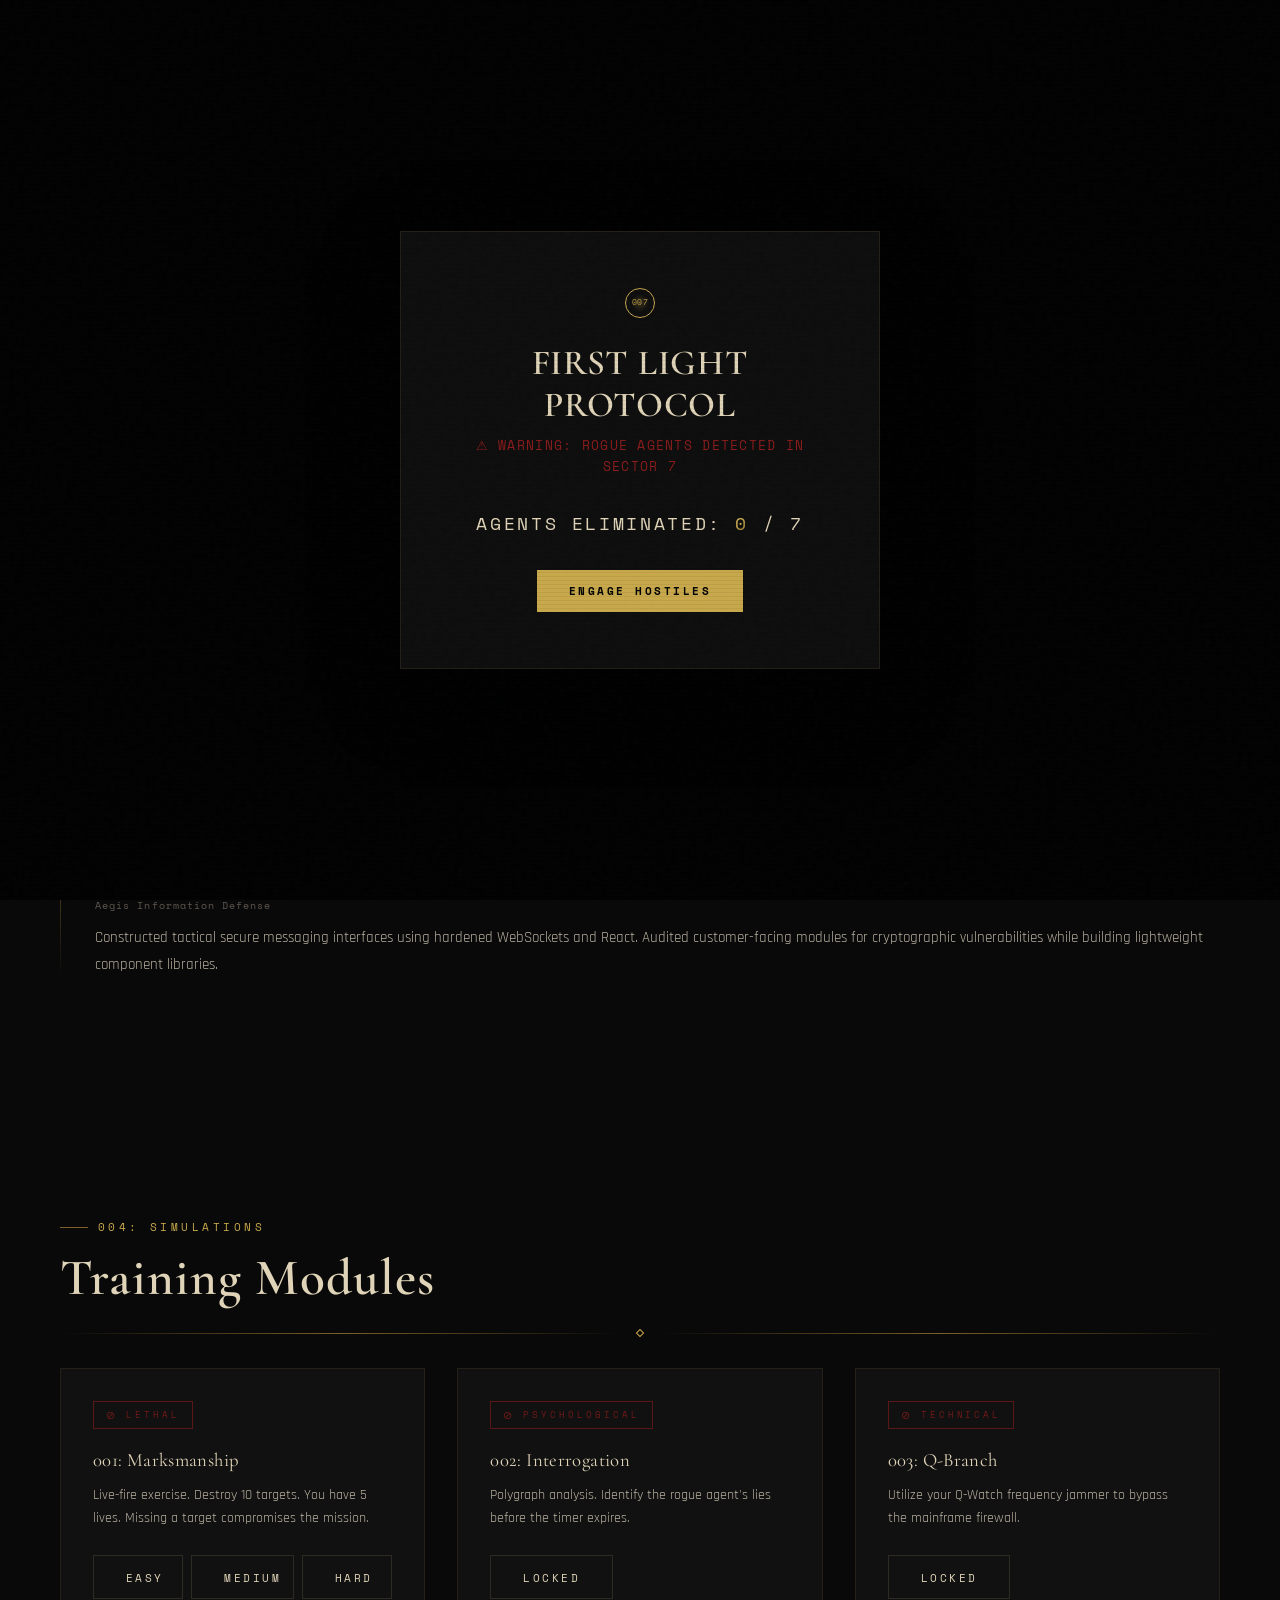
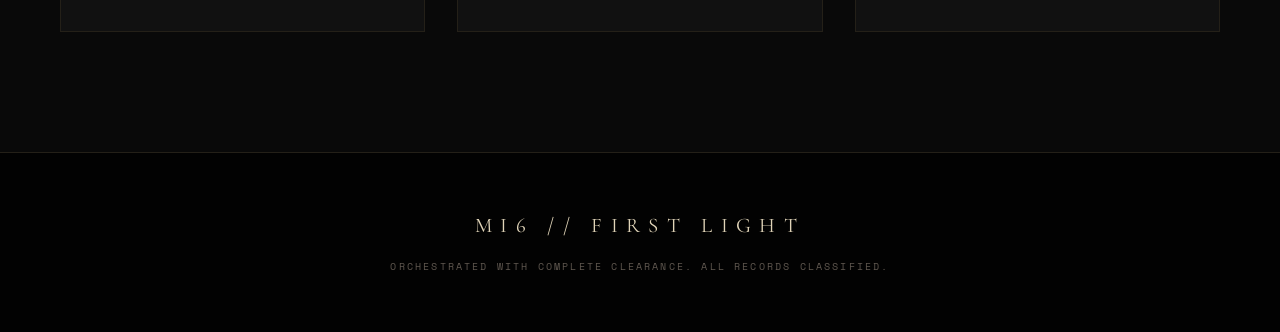
==== commit 306a448a: "Update index.html" ====
--- a/index.html
+++ b/index.html
@@ -8,16 +8,19 @@
 </head>
 <body class="locked">
 
-    <!-- ── 007 FIRST LIGHT GATE ── -->
+    <!-- ── GUN BARREL BACKGROUND LAYER ── -->
+    <div class="gun-barrel-bg"></div>
+
+    <!-- ── 007 ENTRANCE GATE ── -->
     <div id="security-gate" class="security-gate">
         
-        <!-- Screen Flash Effect -->
+        <!-- Screen Flash Impact Effect -->
         <div id="muzzle-flash" class="muzzle-flash"></div>
 
-        <!-- Combat Arena -->
+        <!-- Combat Arena Area -->
         <div id="game-area" class="game-area"></div>
 
-        <!-- Briefing UI -->
+        <!-- Briefing Interface Overlay -->
         <div class="gate-content anim-up" id="gate-ui">
             <div class="nav-badge" style="margin: 0 auto 1.5rem; border-color: var(--gold); color: var(--gold);">007</div>
             <h2 class="section-title" style="font-size: 2.2rem; line-height: 1.2;">FIRST LIGHT PROTOCOL</h2>
@@ -27,238 +30,27 @@
                 Agents Eliminated: <span id="score" class="gold-text">0</span> / 7
             </div>
 
-            <button id="start-game-btn" class="btn btn-primary" style="padding: 1rem 2.5rem; font-size: 0.8rem;">Draw Weapon</button>
-        </div>
-    </div>
-
-    <nav class="nav">
-        <div class="container nav-inner">
-            <a href="#" class="nav-logo">
-                <div class="nav-badge">01</div>
-                FIRST LIGHT
-            </a>
-            <ul class="nav-links">
-                <li><a href="#records" class="active">Records</a></li>
-                <li><a href="#systems">Systems</a></li>
-                <li><a href="#chronology">Chronology</a></li>
-            </ul>
-            <button class="nav-mobile-btn">Menu</button>
-        </div>
-    </nav>
-
-    <header class="page-hero">
-        <div class="page-hero-grid"></div>
-        <div class="container anim-up">
-            <div class="page-tag">
-                <div class="page-tag-line"></div>
-                <span class="page-tag-text">System Online</span>
-            </div>
-            <h1 class="page-title">Enter the <strong class="gold-text">Void</strong></h1>
-            <p class="page-subtitle">Global Portfolio Initialized // Access Granted</p>
-            <br><br>
-            <a href="#records" class="btn btn-primary">Initialize Sequence</a>
-        </div>
-    </header>
-
-    <main class="container">
-
-        <section id="records" class="section">
-            <div class="section-label anim-up d1">001: Records</div>
-            <h2 class="section-title anim-up d2">Classified Data</h2>
-            
-            <div class="divider anim-up d3">
-                <div class="divider-line"></div>
-                <div class="divider-diamond"></div>
-                <div class="divider-line"></div>
-            </div>
-
-            <div style="display: grid; grid-template-columns: repeat(auto-fit, minmax(300px, 1fr)); gap: 2rem; margin-top: 2rem;">
-                
-                <div class="card anim-up d4">
-                    <span class="classified-badge">Top Secret</span>
-                    <h3 style="margin-top: 1rem; margin-bottom: 0.5rem;">Project Alpha</h3>
-                    <p style="margin-bottom: 1.5rem; font-size: 0.9rem;">Architectural overhaul of mainframe security protocols. Utilized custom encryptions.</p>
-                    <a href="#" class="btn btn-outline">Decrypt Data</a>
-                </div>
-
-                <div class="card anim-up d5">
-                    <span class="classified-badge">Restricted</span>
-                    <h3 style="margin-top: 1rem; margin-bottom: 0.5rem;">Operation Ghost</h3>
-                    <p style="margin-bottom: 1.5rem; font-size: 0.9rem;">Deployment of stealth-mode UI components across global satellite networks.</p>
-                    <a href="#" class="btn btn-outline">View Logs</a>
-                </div>
-
-            </div>
-        </section>
-
-        <section id="systems" class="section">
-            <div class="section-label anim-up d1">002: Systems</div>
-            <h2 class="section-title anim-up d2">Core Competencies</h2>
-            
-            <div class="divider anim-up d3">
-                <div class="divider-line"></div>
-                <div class="divider-diamond"></div>
-                <div class="divider-line"></div>
-            </div>
-
-            <div style="max-width: 600px; margin-top: 2rem;">
-                
-                <div class="skill-bar anim-up d4">
-                    <div class="skill-header">
-                        <span class="skill-name">Frontend Architecture</span>
-                        <span class="skill-level">95%</span>
-                    </div>
-                    <div class="skill-track">
-                        <div class="skill-fill" style="transform: scaleX(0.95);"></div>
-                    </div>
-                </div>
-
-                <div class="skill-bar anim-up d5">
-                    <div class="skill-header">
-                        <span class="skill-name">UI/UX Design</span>
-                        <span class="skill-level">88%</span>
-                    </div>
-                    <div class="skill-track">
-                        <div class="skill-fill" style="transform: scaleX(0.88);"></div>
-                    </div>
-                </div>
-
-                <div class="skill-bar anim-up d6">
-                    <div class="skill-header">
-                        <span class="skill-name">Backend Integration</span>
-                        <span class="skill-level">75%</span>
-                    </div>
-                    <div class="skill-track">
-                        <div class="skill-fill" style="transform: scaleX(0.75);"></div>
-                    </div>
-                </div>
-
-            </div>
-        </section>
-
-        <section id="chronology" class="section">
-            <div class="section-label anim-up d1">003: Chronology</div>
-            <h2 class="section-title anim-up d2">Service History</h2>
-            
-            <div class="divider anim-up d3">
-                <div class="divider-line"></div>
-                <div class="divider-diamond"></div>
-                <div class="divider-line"></div>
-            </div>
-<section id="simulations" class="section">
-            <div class="section-label anim-up">004: Simulations</div>
-            <h2 class="section-title anim-up">Training Modules</h2>
-            
-            <div class="divider anim-up">
-                <div class="divider-line"></div>
-                <div class="divider-diamond"></div>
-                <div class="divider-line"></div>
-            </div>
-
-            <div style="display: grid; grid-template-columns: repeat(auto-fit, minmax(300px, 1fr)); gap: 2rem; margin-top: 2rem;">
-                
-                <div class="card anim-up">
-                    <span class="classified-badge">Lethal</span>
-                    <h3 style="margin-top: 1rem; margin-bottom: 0.5rem;">001: Marksmanship</h3>
-                    <p style="margin-bottom: 1.5rem; font-size: 0.9rem;">Live-fire exercise. Destroy 10 targets. You have 5 lives. Missing a target compromises the mission.</p>
-                    <div style="display: flex; gap: 0.5rem;">
-                        <button class="btn btn-outline" onclick="startShooter('easy')">Easy</button>
-                        <button class="btn btn-outline" onclick="startShooter('medium')">Medium</button>
-                        <button class="btn btn-outline" onclick="startShooter('hard')">Hard</button>
-                    </div>
-                </div>
-
-                <div class="card anim-up" style="opacity: 0.6;">
-                    <span class="classified-badge">Psychological</span>
-                    <h3 style="margin-top: 1rem; margin-bottom: 0.5rem;">002: Interrogation</h3>
-                    <p style="margin-bottom: 1.5rem; font-size: 0.9rem;">Polygraph analysis. Identify the rogue agent's lies before the timer expires.</p>
-                    <button class="btn btn-outline" disabled>Locked</button>
-                </div>
-
-                <div class="card anim-up" style="opacity: 0.6;">
-                    <span class="classified-badge">Technical</span>
-                    <h3 style="margin-top: 1rem; margin-bottom: 0.5rem;">003: Q-Branch</h3>
-                    <p style="margin-bottom: 1.5rem; font-size: 0.9rem;">Utilize your Q-Watch frequency jammer to bypass the mainframe firewall.</p>
-                    <button class="btn btn-outline" disabled>Locked</button>
-                </div>
-
-            </div>
-        </section>
-            <div class="timeline anim-up d4" style="margin-top: 2rem; max-width: 800px;">
-                
-                <div class="timeline-item">
-                    <div class="timeline-dot"></div>
-                    <div class="timeline-date">2023 — Present</div>
-                    <h3 class="timeline-title">Lead Architect</h3>
-                    <div class="timeline-subtitle">Nexus Cybernetics Corp.</div>
-                    <p class="timeline-desc">Spearheaded the development of a dark-web surveillance dashboard. Managed a team of 12 engineers to deliver the project 2 months ahead of the global deadline.</p>
-                </div>
-
-                <div class="timeline-item">
-                    <div class="timeline-dot"></div>
-                    <div class="timeline-date">2020 — 2023</div>
-                    <h3 class="timeline-title">Systems Operative</h3>
-                    <div class="timeline-subtitle">Sector 7 Laboratories</div>
-                    <p class="timeline-desc">Maintained legacy codebase and integrated modern API endpoints. Designed the proprietary visual language now used across all internal comms.</p>
-                </div>
-
-            </div>
-        </section>
-
-    </main>
-
-    <footer class="footer">
-        <div class="container">
-            <div class="footer-logo">FIRST LIGHT</div>
-            <div class="footer-text">Transmission Ended // © 2026 // Global Portfolio</div>
-        </div>
-    </footer>
-
-<!DOCTYPE html>
-<html lang="en">
-<head>
-    <meta charset="UTF-8">
-    <meta name="viewport" content="width=device-width, initial-scale=1.0">
-    <title>First Light — Global Portfolio</title>
-    <link rel="stylesheet" href="style.css">
-</head>
-<body class="locked">
-
-    <div class="gun-barrel-bg"></div>
-
-    <div id="security-gate" class="security-gate">
-        
-        <div id="muzzle-flash" class="muzzle-flash"></div>
-
-        <div id="game-area" class="game-area"></div>
-
-        <div class="gate-content anim-up" id="gate-ui">
-            <div class="nav-badge" style="margin: 0 auto 1.5rem; border-color: var(--gold); color: var(--gold);">007</div>
-            <h2 class="section-title" style="font-size: 2.2rem; line-height: 1.2;">FIRST LIGHT PROTOCOL</h2>
-            <p class="timeline-subtitle" style="margin-bottom: 2rem; color: var(--red); font-size: 0.8rem;">⚠ WARNING: ROGUE AGENTS DETECTED IN SECTOR 7</p>
-            
-            <div class="score-display">
-                Agents Eliminated: <span id="score" class="gold-text">0</span> / 7
-            </div>
-
             <button class="btn btn-primary" id="start-game-btn">Engage Hostiles</button>
         </div>
     </div>
 
+    <!-- ── TRAINING MINIGAME OVERLAY ── -->
     <div id="minigame-overlay" class="security-gate" style="display: none; z-index: 10000; flex-direction: column;">
         <div id="minigame-area" class="game-area active"></div>
         
+        <!-- Dynamic HUD Tracker -->
         <div id="minigame-hud" class="game-hud">
             <div>TARGETS: <span id="hud-score" class="gold-text">0</span> / 10</div>
-            <div>LIVES: <span id="hud-lives" style="color: var(--red);">♥♥♥♥♥</span></div>
+            <div>LIVES: <span id="hud-lives" style="color: var(--red);">♥♥♥♥•</span></div>
         </div>
 
-        <div id="minigame-ui" class="gate-content" style="display: none;">
-            </div>
+        <!-- Injected Content Box for Win/Loss End Screens -->
+        <div id="minigame-ui" class="gate-content" style="display: none;"></div>
 
         <button class="btn btn-outline" id="abort-btn" onclick="abortGame()" style="position: absolute; bottom: 2rem; z-index: 20;">Abort Mission</button>
     </div>
 
+    <!-- ── NAVIGATION BAR ── -->
     <nav class="nav">
         <div class="container nav-inner">
             <a href="#" class="nav-logo">
@@ -275,7 +67,9 @@
         </div>
     </nav>
 
+    <!-- ── MAIN APPLICATION CONTENT ── -->
     <main>
+        <!-- HERO SEGMENT -->
         <section id="intel" class="page-hero">
             <div class="page-hero-grid"></div>
             <div class="container">
@@ -288,6 +82,7 @@
             </div>
         </section>
 
+        <!-- MISSION LOG CHRONOLOGY -->
         <section id="chronology" class="section">
             <div class="container">
                 <div class="section-label anim-up">003: Operational Log</div>
@@ -319,6 +114,7 @@
             </div>
         </section>
 
+        <!-- ── SECTION 004: SIMULATIONS (MINI-GAMES HUB) ── -->
         <section id="simulations" class="section">
             <div class="container">
                 <div class="section-label anim-up">004: Simulations</div>
@@ -332,6 +128,7 @@
 
                 <div style="display: grid; grid-template-columns: repeat(auto-fit, minmax(300px, 1fr)); gap: 2rem; margin-top: 2rem;">
                     
+                    <!-- MODULE GAME 001 -->
                     <div class="card anim-up">
                         <span class="classified-badge">Lethal</span>
                         <h3 style="margin-top: 1rem; margin-bottom: 0.5rem;">001: Marksmanship</h3>
@@ -343,18 +140,20 @@
                         </div>
                     </div>
 
+                    <!-- MODULE GAME 002 -->
                     <div class="card anim-up" style="opacity: 0.6;">
                         <span class="classified-badge">Psychological</span>
                         <h3 style="margin-top: 1rem; margin-bottom: 0.5rem;">002: Interrogation</h3>
                         <p style="margin-bottom: 1.5rem; font-size: 0.9rem;">Polygraph analysis. Identify the rogue agent's lies before the timer expires.</p>
-                        <button class="btn btn-outline" disabled>Locked</button>
-                    </div>
-
+                        <button class="btn btn-outline" disabled style="cursor: not-allowed;">Locked</button>
+                    </div>
+
+                    <!-- MODULE GAME 003 -->
                     <div class="card anim-up" style="opacity: 0.6;">
                         <span class="classified-badge">Technical</span>
                         <h3 style="margin-top: 1rem; margin-bottom: 0.5rem;">003: Q-Branch</h3>
                         <p style="margin-bottom: 1.5rem; font-size: 0.9rem;">Utilize your Q-Watch frequency jammer to bypass the mainframe firewall.</p>
-                        <button class="btn btn-outline" disabled>Locked</button>
+                        <button class="btn btn-outline" disabled style="cursor: not-allowed;">Locked</button>
                     </div>
 
                 </div>
@@ -362,6 +161,7 @@
         </section>
     </main>
 
+    <!-- SYSTEM FOOTER -->
     <footer class="footer">
         <div class="container">
             <div class="footer-logo">MI6 // FIRST LIGHT</div>
@@ -369,11 +169,12 @@
         </div>
     </footer>
 
+    <!-- ── RE-ENGINEERED ENGINE LOGIC ── -->
     <script>
-        // --- GLOBAL ELEMENTS ---
+        // --- CORE APPLICATION ARCHITECTURE ---
         const muzzleFlash = document.getElementById('muzzle-flash');
         
-        // --- ENTRANCE GATE LOGIC (7 HITS TO ENTER SITE) ---
+        // --- GATE ARCHITECTURE (7 REQUISITE ELIMINATIONS TO DISENGAGE CAPTCHA) ---
         const startBtn = document.getElementById('start-game-btn');
         const gateArea = document.getElementById('game-area');
         const scoreDisplay = document.getElementById('score');
@@ -415,7 +216,7 @@
             }, 2000);
         }
 
-        // --- PORTFOLIO TRAINING SIMULATION ENGINE ---
+        // --- PORTFOLIO SYSTEM SIMULATION SUB-ROUTINES (GAME 1) ---
         const minigameOverlay = document.getElementById('minigame-overlay');
         const minigameArea = document.getElementById('minigame-area');
         const minigameHUD = document.getElementById('minigame-hud');
@@ -433,7 +234,7 @@
         minigameArea.addEventListener('mousedown', () => triggerFlash(minigameArea));
 
         function startShooter(difficulty) {
-            document.body.classList.add('locked'); // Restrict scrolling while active
+            document.body.classList.add('locked'); // Stop background scrolls while actively testing
             minigameOverlay.style.display = 'flex';
             minigameUI.style.display = 'none';
             minigameHUD.style.display = 'block';
@@ -464,7 +265,12 @@
 
         function updateHUD() {
             hudScore.textContent = mgScore;
-            hudLives.textContent = '♥'.repeat(mgLives > 0 ? mgLives : 0);
+            
+            // Build live hearts structure
+            let heartString = '♥'.repeat(mgLives > 0 ? mgLives : 0);
+            let missingString = '•'.repeat(5 - (mgLives > 0 ? mgLives : 0));
+            hudLives.textContent = heartString + missingString;
+
             if (mgLives <= 0) loseMiniGame();
         }
 
@@ -495,10 +301,10 @@
             clearInterval(mgInterval);
             minigameArea.innerHTML = '';
             minigameOverlay.style.display = 'none';
-            document.body.classList.remove('locked'); // Free scroll
-        }
-
-        // --- REUSABLE UTILITY SCHEDULERS ---
+            document.body.classList.remove('locked'); // Free viewing constraints
+        }
+
+        // --- GLOBAL REUSABLE PIPELINES ---
         function triggerFlash(container) {
             if (!container.classList.contains('active')) return;
             muzzleFlash.classList.add('fire');
@@ -511,7 +317,7 @@
             node.style.left = Math.floor(Math.random() * 80) + 10 + '%';
             node.style.top = Math.floor(Math.random() * 80) + 10 + '%';
 
-            // Give targets floating motion
+            // Random path drifting loop
             const moveInterval = setInterval(() => {
                 if (node.classList.contains('destroyed')) {
                     clearInterval(moveInterval);
@@ -531,13 +337,13 @@
 
             container.appendChild(node);
 
-            // Timeout monitoring
+            // Cleanup monitoring pipeline
             setTimeout(() => {
                 if (!node.classList.contains('destroyed') && node.parentNode) {
                     clearInterval(moveInterval);
                     node.remove();
                     if (!isEntryGame) {
-                        mgLives--; // Remove a heart if a simulation target escapes
+                        mgLives--; // Deduct penalty unit if item escapes validation parameters
                         updateHUD();
                     }
                 }
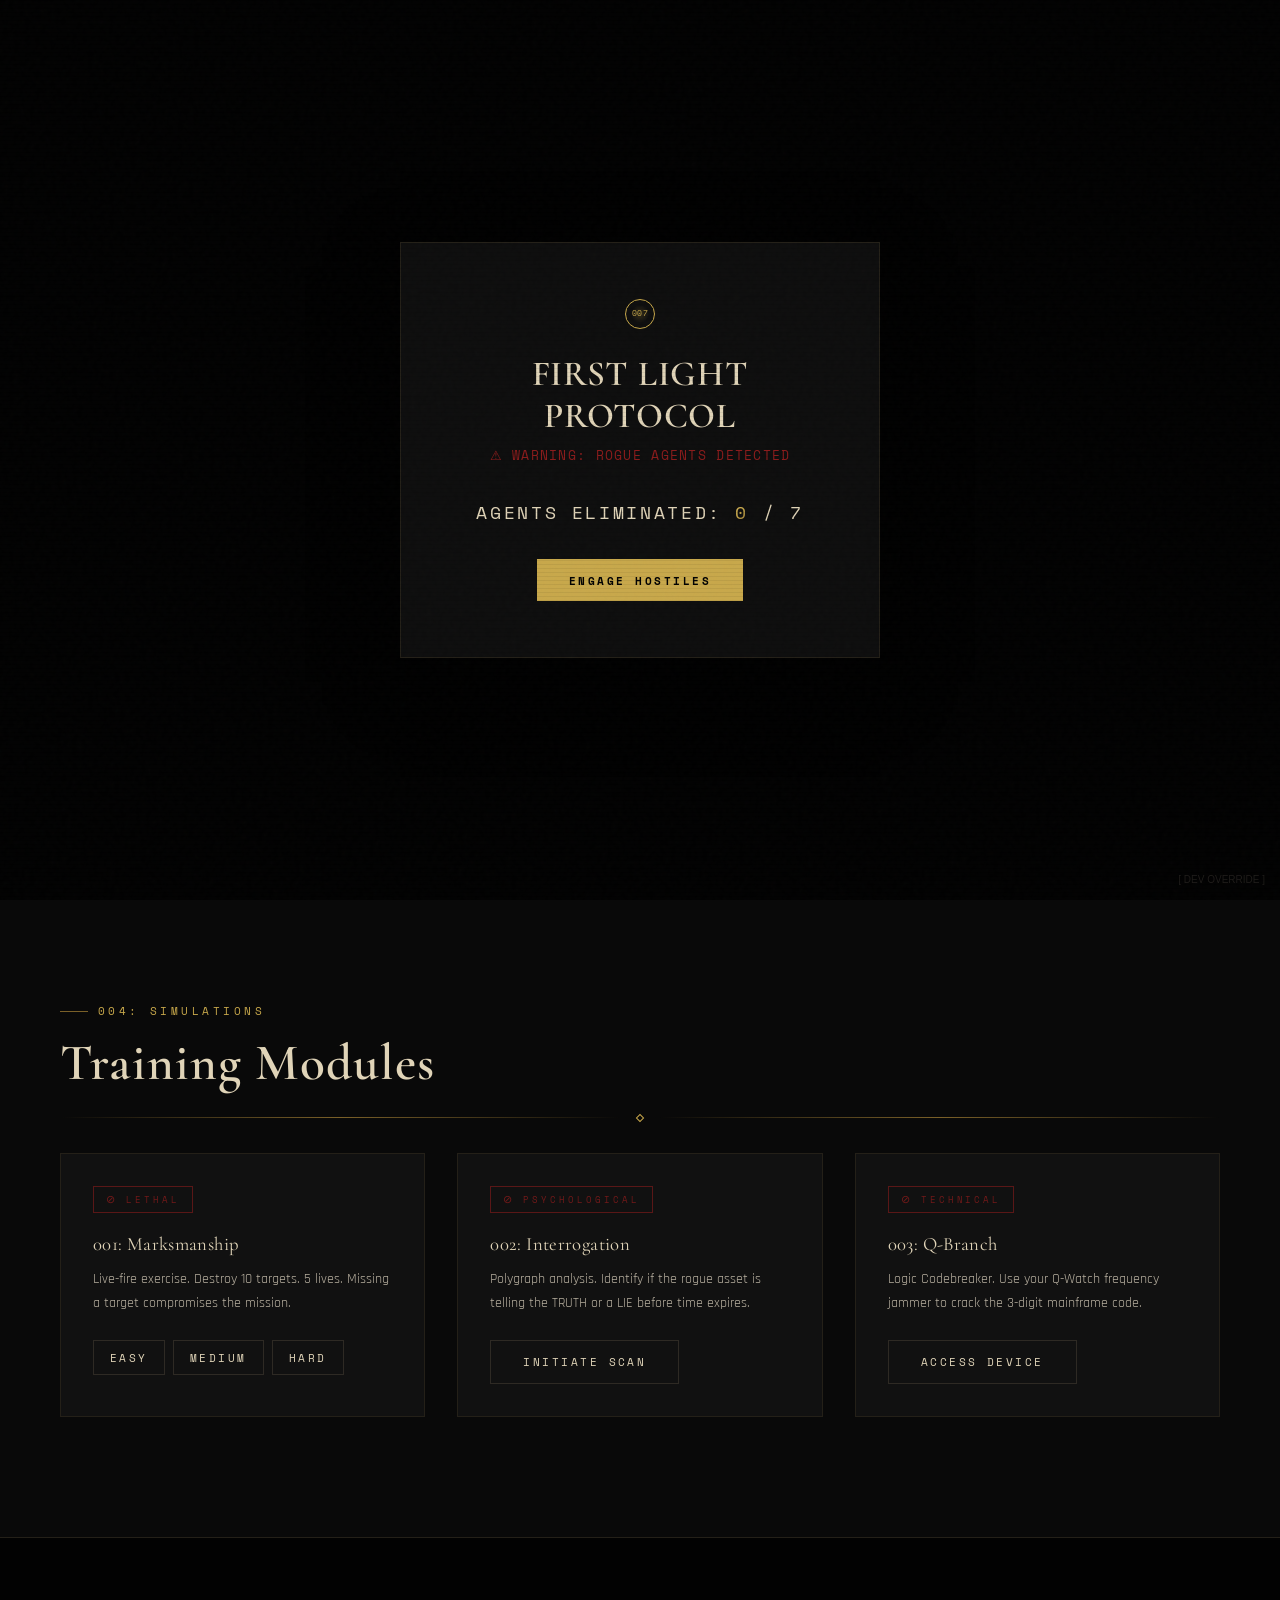
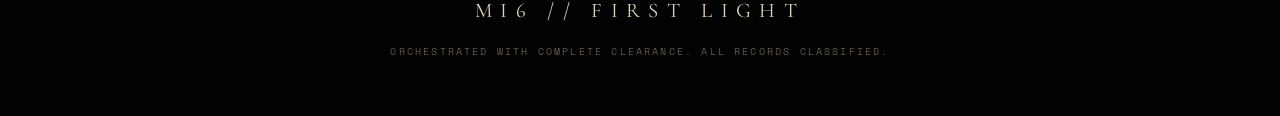
==== commit 856b0ffe: "Update index.html" ====
--- a/index.html
+++ b/index.html
@@ -8,23 +8,16 @@
 </head>
 <body class="locked">
 
-    <!-- ── GUN BARREL BACKGROUND LAYER ── -->
     <div class="gun-barrel-bg"></div>
 
-    <!-- ── 007 ENTRANCE GATE ── -->
     <div id="security-gate" class="security-gate">
-        
-        <!-- Screen Flash Impact Effect -->
         <div id="muzzle-flash" class="muzzle-flash"></div>
-
-        <!-- Combat Arena Area -->
         <div id="game-area" class="game-area"></div>
 
-        <!-- Briefing Interface Overlay -->
         <div class="gate-content anim-up" id="gate-ui">
             <div class="nav-badge" style="margin: 0 auto 1.5rem; border-color: var(--gold); color: var(--gold);">007</div>
             <h2 class="section-title" style="font-size: 2.2rem; line-height: 1.2;">FIRST LIGHT PROTOCOL</h2>
-            <p class="timeline-subtitle" style="margin-bottom: 2rem; color: var(--red); font-size: 0.8rem;">⚠ WARNING: ROGUE AGENTS DETECTED IN SECTOR 7</p>
+            <p class="timeline-subtitle" style="margin-bottom: 2rem; color: var(--red); font-size: 0.8rem;">⚠ WARNING: ROGUE AGENTS DETECTED</p>
             
             <div class="score-display">
                 Agents Eliminated: <span id="score" class="gold-text">0</span> / 7
@@ -32,25 +25,18 @@
 
             <button class="btn btn-primary" id="start-game-btn">Engage Hostiles</button>
         </div>
+        
+        <button onclick="winEntryGame()" style="position: absolute; bottom: 10px; right: 10px; background: transparent; border: none; color: var(--text-muted); opacity: 0.3; font-size: 10px; cursor: pointer; padding: 5px; z-index: 9999;">[ DEV OVERRIDE ]</button>
     </div>
 
-    <!-- ── TRAINING MINIGAME OVERLAY ── -->
     <div id="minigame-overlay" class="security-gate" style="display: none; z-index: 10000; flex-direction: column;">
         <div id="minigame-area" class="game-area active"></div>
-        
-        <!-- Dynamic HUD Tracker -->
-        <div id="minigame-hud" class="game-hud">
-            <div>TARGETS: <span id="hud-score" class="gold-text">0</span> / 10</div>
-            <div>LIVES: <span id="hud-lives" style="color: var(--red);">♥♥♥♥•</span></div>
-        </div>
-
-        <!-- Injected Content Box for Win/Loss End Screens -->
+        <div id="minigame-hud" class="game-hud"></div>
         <div id="minigame-ui" class="gate-content" style="display: none;"></div>
-
-        <button class="btn btn-outline" id="abort-btn" onclick="abortGame()" style="position: absolute; bottom: 2rem; z-index: 20;">Abort Mission</button>
+        
+        <button class="btn btn-outline" id="abort-btn" onclick="abortGame()" style="position: absolute; bottom: 2rem; z-index: 50; display: none;">Abort Mission</button>
     </div>
 
-    <!-- ── NAVIGATION BAR ── -->
     <nav class="nav">
         <div class="container nav-inner">
             <a href="#" class="nav-logo">
@@ -59,17 +45,13 @@
             </a>
             <ul class="nav-links">
                 <li><a href="#intel" class="active">Intel</a></li>
-                <li><a href="#arsenal">Arsenal</a></li>
                 <li><a href="#chronology">Operations</a></li>
                 <li><a href="#simulations">Simulations</a></li>
             </ul>
-            <button class="nav-mobile-btn">Menu</button>
         </div>
     </nav>
 
-    <!-- ── MAIN APPLICATION CONTENT ── -->
     <main>
-        <!-- HERO SEGMENT -->
         <section id="intel" class="page-hero">
             <div class="page-hero-grid"></div>
             <div class="container">
@@ -82,17 +64,11 @@
             </div>
         </section>
 
-        <!-- MISSION LOG CHRONOLOGY -->
         <section id="chronology" class="section">
             <div class="container">
                 <div class="section-label anim-up">003: Operational Log</div>
                 <h2 class="section-title anim-up">Mission History</h2>
-                
-                <div class="divider anim-up">
-                    <div class="divider-line"></div>
-                    <div class="divider-diamond"></div>
-                    <div class="divider-line"></div>
-                </div>
+                <div class="divider anim-up"><div class="divider-line"></div><div class="divider-diamond"></div><div class="divider-line"></div></div>
 
                 <div class="timeline anim-up d2">
                     <div class="timeline-item">
@@ -100,60 +76,43 @@
                         <div class="timeline-date">2024 — Present</div>
                         <h3 class="timeline-title">Project Archangel (Senior Web Architect)</h3>
                         <div class="timeline-subtitle">Vanguard Cybersecurity Labs</div>
-                        <p class="timeline-desc">Engineered and built quantum-resistant dashboard user interfaces protecting decentralized data assets. Streamlined asset pipelines using micro-frontend frameworks, improving system deployment security by 40%.</p>
-                    </div>
-
-                    <div class="timeline-item">
-                        <div class="timeline-dot"></div>
-                        <div class="timeline-date">2022 — 2024</div>
-                        <h3 class="timeline-title">Operation Dark Nebula (Full Stack Developer)</h3>
-                        <div class="timeline-subtitle">Aegis Information Defense</div>
-                        <p class="timeline-desc">Constructed tactical secure messaging interfaces using hardened WebSockets and React. Audited customer-facing modules for cryptographic vulnerabilities while building lightweight component libraries.</p>
+                        <p class="timeline-desc">Engineered and built quantum-resistant dashboard user interfaces protecting decentralized data assets.</p>
                     </div>
                 </div>
             </div>
         </section>
 
-        <!-- ── SECTION 004: SIMULATIONS (MINI-GAMES HUB) ── -->
         <section id="simulations" class="section">
             <div class="container">
                 <div class="section-label anim-up">004: Simulations</div>
                 <h2 class="section-title anim-up">Training Modules</h2>
-                
-                <div class="divider anim-up">
-                    <div class="divider-line"></div>
-                    <div class="divider-diamond"></div>
-                    <div class="divider-line"></div>
-                </div>
+                <div class="divider anim-up"><div class="divider-line"></div><div class="divider-diamond"></div><div class="divider-line"></div></div>
 
                 <div style="display: grid; grid-template-columns: repeat(auto-fit, minmax(300px, 1fr)); gap: 2rem; margin-top: 2rem;">
                     
-                    <!-- MODULE GAME 001 -->
                     <div class="card anim-up">
                         <span class="classified-badge">Lethal</span>
                         <h3 style="margin-top: 1rem; margin-bottom: 0.5rem;">001: Marksmanship</h3>
-                        <p style="margin-bottom: 1.5rem; font-size: 0.9rem;">Live-fire exercise. Destroy 10 targets. You have 5 lives. Missing a target compromises the mission.</p>
-                        <div style="display: flex; gap: 0.5rem;">
-                            <button class="btn btn-outline" onclick="startShooter('easy')">Easy</button>
-                            <button class="btn btn-outline" onclick="startShooter('medium')">Medium</button>
-                            <button class="btn btn-outline" onclick="startShooter('hard')">Hard</button>
+                        <p style="margin-bottom: 1.5rem; font-size: 0.9rem;">Live-fire exercise. Destroy 10 targets. 5 lives. Missing a target compromises the mission.</p>
+                        <div style="display: flex; gap: 0.5rem; flex-wrap: wrap;">
+                            <button class="btn btn-outline" style="padding: 0.5rem 1rem;" onclick="startShooter('easy')">Easy</button>
+                            <button class="btn btn-outline" style="padding: 0.5rem 1rem;" onclick="startShooter('medium')">Medium</button>
+                            <button class="btn btn-outline" style="padding: 0.5rem 1rem;" onclick="startShooter('hard')">Hard</button>
                         </div>
                     </div>
 
-                    <!-- MODULE GAME 002 -->
-                    <div class="card anim-up" style="opacity: 0.6;">
+                    <div class="card anim-up">
                         <span class="classified-badge">Psychological</span>
                         <h3 style="margin-top: 1rem; margin-bottom: 0.5rem;">002: Interrogation</h3>
-                        <p style="margin-bottom: 1.5rem; font-size: 0.9rem;">Polygraph analysis. Identify the rogue agent's lies before the timer expires.</p>
-                        <button class="btn btn-outline" disabled style="cursor: not-allowed;">Locked</button>
-                    </div>
-
-                    <!-- MODULE GAME 003 -->
-                    <div class="card anim-up" style="opacity: 0.6;">
+                        <p style="margin-bottom: 1.5rem; font-size: 0.9rem;">Polygraph analysis. Identify if the rogue asset is telling the TRUTH or a LIE before time expires.</p>
+                        <button class="btn btn-outline" onclick="startInterrogation()">Initiate Scan</button>
+                    </div>
+
+                    <div class="card anim-up">
                         <span class="classified-badge">Technical</span>
                         <h3 style="margin-top: 1rem; margin-bottom: 0.5rem;">003: Q-Branch</h3>
-                        <p style="margin-bottom: 1.5rem; font-size: 0.9rem;">Utilize your Q-Watch frequency jammer to bypass the mainframe firewall.</p>
-                        <button class="btn btn-outline" disabled style="cursor: not-allowed;">Locked</button>
+                        <p style="margin-bottom: 1.5rem; font-size: 0.9rem;">Logic Codebreaker. Use your Q-Watch frequency jammer to crack the 3-digit mainframe code.</p>
+                        <button class="btn btn-outline" onclick="startQWatch()">Access Device</button>
                     </div>
 
                 </div>
@@ -161,7 +120,6 @@
         </section>
     </main>
 
-    <!-- SYSTEM FOOTER -->
     <footer class="footer">
         <div class="container">
             <div class="footer-logo">MI6 // FIRST LIGHT</div>
@@ -169,22 +127,28 @@
         </div>
     </footer>
 
-    <!-- ── RE-ENGINEERED ENGINE LOGIC ── -->
     <script>
-        // --- CORE APPLICATION ARCHITECTURE ---
         const muzzleFlash = document.getElementById('muzzle-flash');
-        
-        // --- GATE ARCHITECTURE (7 REQUISITE ELIMINATIONS TO DISENGAGE CAPTCHA) ---
+        const minigameOverlay = document.getElementById('minigame-overlay');
+        const minigameArea = document.getElementById('minigame-area');
+        const minigameHUD = document.getElementById('minigame-hud');
+        const minigameUI = document.getElementById('minigame-ui');
+        const abortBtn = document.getElementById('abort-btn');
+        
+        // Timer references for aborting properly
+        let entryInterval;
+        let mgInterval;
+        let intTimer;
+
+        // --- ENTRANCE GATE LOGIC ---
         const startBtn = document.getElementById('start-game-btn');
         const gateArea = document.getElementById('game-area');
         const scoreDisplay = document.getElementById('score');
         const gateUI = document.getElementById('gate-ui');
         const gate = document.getElementById('security-gate');
-
         let entryScore = 0;
-        let entryInterval;
-
-        gateArea.addEventListener('mousedown', () => triggerFlash(gateArea));
+
+        gateArea.addEventListener('pointerdown', () => triggerFlash(gateArea));
 
         startBtn.addEventListener('click', () => {
             startBtn.style.display = 'none'; 
@@ -204,7 +168,9 @@
 
         function winEntryGame() {
             clearInterval(entryInterval);
+            gateArea.innerHTML = ''; // Wipe targets
             gateArea.classList.remove('active');
+            
             gateUI.innerHTML = `
                 <div class="nav-badge" style="margin: 0 auto 1.5rem; border-color: var(--gold-light); color: var(--gold-light);">00</div>
                 <h2 class="section-title" style="font-size: 2.2rem; color: var(--gold-light);">SECTOR CLEARED</h2>
@@ -213,42 +179,59 @@
             setTimeout(() => {
                 gate.classList.add('unlocked');
                 document.body.classList.remove('locked');
-            }, 2000);
-        }
-
-        // --- PORTFOLIO SYSTEM SIMULATION SUB-ROUTINES (GAME 1) ---
-        const minigameOverlay = document.getElementById('minigame-overlay');
-        const minigameArea = document.getElementById('minigame-area');
-        const minigameHUD = document.getElementById('minigame-hud');
-        const minigameUI = document.getElementById('minigame-ui');
-        const abortBtn = document.getElementById('abort-btn');
-        const hudScore = document.getElementById('hud-score');
-        const hudLives = document.getElementById('hud-lives');
-
+            }, 1000); // slightly faster unlock for dev convenience
+        }
+
+        // --- GLOBAL ABORT / RETURN TO PORTFOLIO ---
+        function abortGame() {
+            clearInterval(mgInterval);
+            clearInterval(intTimer);
+            
+            minigameArea.innerHTML = '';
+            minigameHUD.innerHTML = '';
+            minigameUI.style.display = 'none';
+            abortBtn.style.display = 'none';
+            minigameOverlay.style.display = 'none';
+            document.body.classList.remove('locked');
+        }
+
+        function endMiniGame(messageHTML) {
+            clearInterval(mgInterval);
+            clearInterval(intTimer);
+            minigameArea.innerHTML = '';
+            minigameHUD.innerHTML = '';
+            abortBtn.style.display = 'none';
+            minigameUI.style.display = 'block';
+            minigameUI.innerHTML = messageHTML + `<br><button class="btn btn-outline" onclick="abortGame()">Return to Portfolio</button>`;
+        }
+
+        // --- GAME 1: MARKSMANSHIP ---
         let mgScore = 0;
         let mgLives = 5;
         const mgMaxTargets = 10;
-        let mgInterval;
-        let currentDifficultySpeed = 2000;
-
-        minigameArea.addEventListener('mousedown', () => triggerFlash(minigameArea));
+        let currentSpeed = 2000;
+
+        minigameArea.addEventListener('pointerdown', () => triggerFlash(minigameArea));
 
         function startShooter(difficulty) {
-            document.body.classList.add('locked'); // Stop background scrolls while actively testing
+            document.body.classList.add('locked');
             minigameOverlay.style.display = 'flex';
             minigameUI.style.display = 'none';
-            minigameHUD.style.display = 'block';
             abortBtn.style.display = 'block';
             minigameArea.innerHTML = '';
             
+            minigameHUD.innerHTML = `
+                <div>TARGETS: <span id="hud-score" class="gold-text">0</span> / 10</div>
+                <div>LIVES: <span id="hud-lives" style="color: var(--red);">♥♥♥♥♥</span></div>
+            `;
             mgScore = 0;
             mgLives = 5;
             updateHUD();
 
             let spawnRate = 1000;
-            if (difficulty === 'easy') { currentDifficultySpeed = 2500; spawnRate = 1200; }
-            if (difficulty === 'medium') { currentDifficultySpeed = 1500; spawnRate = 900; }
-            if (difficulty === 'hard') { currentDifficultySpeed = 800; spawnRate = 600; }
+            if (difficulty === 'easy') { currentSpeed = 2500; spawnRate = 1200; }
+            if (difficulty === 'medium') { currentSpeed = 1500; spawnRate = 900; }
+            if (difficulty === 'hard') { currentSpeed = 800; spawnRate = 600; }
 
             spawnMGNode();
             mgInterval = setInterval(spawnMGNode, spawnRate);
@@ -259,75 +242,35 @@
             createTarget(minigameArea, () => {
                 mgScore++;
                 updateHUD();
-                if (mgScore >= mgMaxTargets) winMiniGame();
-            }, currentDifficultySpeed, false);
+                if (mgScore >= mgMaxTargets) {
+                    endMiniGame(`<h2 class="section-title" style="color: var(--gold-light);">ASSIGNMENT CLEARED</h2><p class="timeline-subtitle" style="margin-bottom: 2rem;">Excellent marksmanship, 00.</p>`);
+                }
+            }, currentSpeed, false);
         }
 
         function updateHUD() {
-            hudScore.textContent = mgScore;
-            
-            // Build live hearts structure
+            document.getElementById('hud-score').textContent = mgScore;
             let heartString = '♥'.repeat(mgLives > 0 ? mgLives : 0);
             let missingString = '•'.repeat(5 - (mgLives > 0 ? mgLives : 0));
-            hudLives.textContent = heartString + missingString;
-
-            if (mgLives <= 0) loseMiniGame();
-        }
-
-        function loseMiniGame() {
-            endMiniGame(`
-                <h2 class="section-title" style="color: var(--red);">MISSION FAILED</h2>
-                <p class="timeline-subtitle" style="margin-bottom: 2rem;">Agent compromised. Targets escaped.</p>
-            `);
-        }
-
-        function winMiniGame() {
-            endMiniGame(`
-                <h2 class="section-title" style="color: var(--gold-light);">ASSIGNMENT CLEARED</h2>
-                <p class="timeline-subtitle" style="margin-bottom: 2rem;">Excellent marksmanship, 00.</p>
-            `);
-        }
-
-        function endMiniGame(messageHTML) {
-            clearInterval(mgInterval);
-            minigameArea.innerHTML = '';
-            minigameHUD.style.display = 'none';
-            abortBtn.style.display = 'none';
-            minigameUI.style.display = 'block';
-            minigameUI.innerHTML = messageHTML + `<button class="btn btn-outline" onclick="abortGame()">Return to Portfolio</button>`;
-        }
-
-        function abortGame() {
-            clearInterval(mgInterval);
-            minigameArea.innerHTML = '';
-            minigameOverlay.style.display = 'none';
-            document.body.classList.remove('locked'); // Free viewing constraints
-        }
-
-        // --- GLOBAL REUSABLE PIPELINES ---
-        function triggerFlash(container) {
-            if (!container.classList.contains('active')) return;
-            muzzleFlash.classList.add('fire');
-            setTimeout(() => muzzleFlash.classList.remove('fire'), 50);
-        }
-
-        function createTarget(container, onHitCallback, lifespan, isEntryGame) {
+            document.getElementById('hud-lives').textContent = heartString + missingString;
+            if (mgLives <= 0) {
+                endMiniGame(`<h2 class="section-title" style="color: var(--red);">MISSION FAILED</h2><p class="timeline-subtitle" style="margin-bottom: 2rem;">Agent compromised. Targets escaped.</p>`);
+            }
+        }
+
+        function createTarget(container, onHitCallback, lifespan, isEntry) {
             const node = document.createElement('div');
             node.classList.add('target-node');
             node.style.left = Math.floor(Math.random() * 80) + 10 + '%';
             node.style.top = Math.floor(Math.random() * 80) + 10 + '%';
 
-            // Random path drifting loop
             const moveInterval = setInterval(() => {
-                if (node.classList.contains('destroyed')) {
-                    clearInterval(moveInterval);
-                    return;
-                }
+                if (node.classList.contains('destroyed')) { clearInterval(moveInterval); return; }
                 node.style.left = Math.floor(Math.random() * 80) + 10 + '%';
                 node.style.top = Math.floor(Math.random() * 80) + 10 + '%';
             }, lifespan / 2);
 
-            node.addEventListener('mousedown', function(e) {
+            node.addEventListener('pointerdown', function(e) {
                 e.stopPropagation();
                 if (this.classList.contains('destroyed')) return;
                 this.classList.add('destroyed');
@@ -336,18 +279,161 @@
             });
 
             container.appendChild(node);
-
-            // Cleanup monitoring pipeline
             setTimeout(() => {
                 if (!node.classList.contains('destroyed') && node.parentNode) {
                     clearInterval(moveInterval);
                     node.remove();
-                    if (!isEntryGame) {
-                        mgLives--; // Deduct penalty unit if item escapes validation parameters
-                        updateHUD();
-                    }
+                    if (!isEntry) { mgLives--; updateHUD(); }
                 }
             }, lifespan);
+        }
+
+        function triggerFlash(container) {
+            if (!container.classList.contains('active')) return;
+            muzzleFlash.classList.add('fire');
+            setTimeout(() => muzzleFlash.classList.remove('fire'), 50);
+        }
+
+        // --- GAME 2: INTERROGATION (Truth/Lie) ---
+        const intBank = [
+            { q: "Your handler's codename is Archangel.", lie: false },
+            { q: "You transmitted the encrypted files at midnight.", lie: true },
+            { q: "The target was eliminated using a suppressed weapon.", lie: false },
+            { q: "You acquired the Q-Watch from the Berlin safehouse.", lie: true },
+            { q: "The syndicate operates out of Geneva.", lie: false },
+            { q: "You were compromised during the Vienna extraction.", lie: true }
+        ];
+        let intIndex = 0;
+        let intScore = 0;
+        let intTimeLeft = 10;
+        let shuffledInt = [];
+
+        function startInterrogation() {
+            document.body.classList.add('locked');
+            minigameOverlay.style.display = 'flex';
+            minigameUI.style.display = 'none';
+            minigameArea.innerHTML = '';
+            minigameHUD.innerHTML = '';
+            abortBtn.style.display = 'block';
+            
+            // Shuffle questions and pick 5
+            shuffledInt = intBank.sort(() => 0.5 - Math.random()).slice(0, 5);
+            intIndex = 0;
+            intScore = 0;
+            renderInterrogation();
+        }
+
+        function renderInterrogation() {
+            if (intIndex >= 5) {
+                if (intScore >= 4) {
+                    return endMiniGame(`<h2 class="section-title" style="color: var(--gold-light);">INTERROGATION PASSED</h2><p class="timeline-subtitle" style="margin-bottom: 2rem;">You detected ${intScore}/5 correctly. Human lie detector.</p>`);
+                } else {
+                    return endMiniGame(`<h2 class="section-title" style="color: var(--red);">INTERROGATION FAILED</h2><p class="timeline-subtitle" style="margin-bottom: 2rem;">You only caught ${intScore}/5. The asset deceived you.</p>`);
+                }
+            }
+            intTimeLeft = 10;
+            const currentQ = shuffledInt[intIndex];
+            
+            minigameArea.innerHTML = `
+                <div class="gate-content anim-up" style="position:relative; z-index:40; margin: auto;">
+                    <div class="nav-badge" style="margin: 0 auto 1.5rem; border-color: var(--gold); color: var(--gold);">Q${intIndex+1}</div>
+                    <p class="timeline-subtitle" style="margin-bottom: 1rem;">POLYGRAPH ACTIVE // ASSET STATEMENT:</p>
+                    <h3 style="margin-bottom: 2rem; font-size: 1.5rem; color:var(--cream); line-height: 1.4;">"${currentQ.q}"</h3>
+                    <div style="font-family: var(--font-mono); color: var(--red); margin-bottom: 1.5rem;">TIME: <span id="int-timer">10</span>s</div>
+                    <div style="display:flex; gap:1rem; justify-content:center;">
+                        <button class="btn btn-outline" style="border-color: var(--silver);" onclick="answerInterrogation(false)">TRUTH</button>
+                        <button class="btn btn-outline" style="border-color: var(--red); color: var(--red);" onclick="answerInterrogation(true)">LIE</button>
+                    </div>
+                </div>
+            `;
+            
+            clearInterval(intTimer);
+            intTimer = setInterval(() => {
+                intTimeLeft--;
+                document.getElementById('int-timer').textContent = intTimeLeft;
+                if (intTimeLeft <= 0) answerInterrogation(null); // Timeout counts as wrong
+            }, 1000);
+        }
+
+        function answerInterrogation(userGuessedLie) {
+            clearInterval(intTimer);
+            const currentQ = shuffledInt[intIndex];
+            if (userGuessedLie === currentQ.lie) intScore++;
+            intIndex++;
+            renderInterrogation();
+        }
+
+        // --- GAME 3: Q-WATCH CODEBREAKER ---
+        let qwCode = [];
+        let qwAttempts = 0;
+        const qwMaxAttempts = 7;
+        
+        function startQWatch() {
+            document.body.classList.add('locked');
+            minigameOverlay.style.display = 'flex';
+            minigameUI.style.display = 'none';
+            minigameArea.innerHTML = '';
+            minigameHUD.innerHTML = '';
+            abortBtn.style.display = 'block';
+            
+            // Generate 3 random digits
+            qwCode = [Math.floor(Math.random()*10), Math.floor(Math.random()*10), Math.floor(Math.random()*10)];
+            qwAttempts = 0;
+            renderQWatch();
+        }
+        
+        function renderQWatch(message = "Enter 3-digit access code.") {
+            minigameArea.innerHTML = `
+                <div class="gate-content anim-up" style="position:relative; z-index:40; margin: auto;">
+                    <div class="nav-badge" style="margin: 0 auto 1.5rem; border-color: var(--silver); color: var(--silver);">Q-W</div>
+                    <h2 class="section-title" style="font-size: 2rem;">MAINFRAME BYPASS</h2>
+                    <p class="timeline-subtitle" style="margin-bottom: 2rem;">${message}</p>
+                    <div style="font-family: var(--font-mono); color: var(--gold); margin-bottom: 1.5rem;">ATTEMPTS REMAINING: ${qwMaxAttempts - qwAttempts}</div>
+                    
+                    <div style="display:flex; gap:0.5rem; justify-content:center; margin-bottom: 2rem;">
+                        <input type="number" id="qw-1" min="0" max="9" style="width:50px; height:60px; font-size:2rem; text-align:center; background:var(--dark); color:var(--gold); border:1px solid var(--gold); font-family:var(--font-mono);" oninput="this.value=this.value.slice(0,1)">
+                        <input type="number" id="qw-2" min="0" max="9" style="width:50px; height:60px; font-size:2rem; text-align:center; background:var(--dark); color:var(--gold); border:1px solid var(--gold); font-family:var(--font-mono);" oninput="this.value=this.value.slice(0,1)">
+                        <input type="number" id="qw-3" min="0" max="9" style="width:50px; height:60px; font-size:2rem; text-align:center; background:var(--dark); color:var(--gold); border:1px solid var(--gold); font-family:var(--font-mono);" oninput="this.value=this.value.slice(0,1)">
+                    </div>
+                    <button class="btn btn-primary" onclick="checkQWatch()">DECRYPT</button>
+                </div>
+            `;
+        }
+        
+        function checkQWatch() {
+            let g1 = parseInt(document.getElementById('qw-1').value);
+            let g2 = parseInt(document.getElementById('qw-2').value);
+            let g3 = parseInt(document.getElementById('qw-3').value);
+            
+            if (isNaN(g1) || isNaN(g2) || isNaN(g3)) {
+                renderQWatch("Error: Incomplete sequence.");
+                return;
+            }
+            
+            qwAttempts++;
+            let guess = [g1, g2, g3];
+            let exact = 0, partial = 0;
+            let codeCopy = [...qwCode], guessCopy = [...guess];
+            
+            // Check exacts
+            for(let i=0; i<3; i++) {
+                if(guessCopy[i] === codeCopy[i]) { exact++; codeCopy[i] = null; guessCopy[i] = -1; }
+            }
+            // Check partials
+            for(let i=0; i<3; i++) {
+                if(guessCopy[i] !== -1) {
+                    let idx = codeCopy.indexOf(guessCopy[i]);
+                    if(idx > -1) { partial++; codeCopy[idx] = null; }
+                }
+            }
+            
+            if (exact === 3) {
+                endMiniGame(`<h2 class="section-title" style="color: var(--gold-light);">FIREWALL BREACHED</h2><p class="timeline-subtitle" style="margin-bottom: 2rem;">Mainframe access granted. Splendid work, agent.</p>`);
+            } else if (qwAttempts >= qwMaxAttempts) {
+                endMiniGame(`<h2 class="section-title" style="color: var(--red);">SYSTEM LOCKED</h2><p class="timeline-subtitle" style="margin-bottom: 2rem;">Too many failed attempts. Security countermeasures deployed.</p>`);
+            } else {
+                renderQWatch(`Analysis: ${exact} precise matches. ${partial} partial matches.`);
+            }
         }
     </script>
 </body>
--- a/style.css
+++ b/style.css
@@ -2,702 +2,652 @@
    007: FIRST LIGHT — Global Portfolio Stylesheet
    ============================================================ */
 
-   @import url('https://fonts.googleapis.com/css2?family=Cormorant+Garamond:ital,wght@0,300;0,400;0,600;0,700;1,300;1,400&family=Rajdhani:wght@300;400;500;600;700&family=Space+Mono:ital,wght@0,400;0,700;1,400&display=swap');
-
-   /* ── RESET ─────────────────────────────────────────────────── */
-   *, *::before, *::after { margin: 0; padding: 0; box-sizing: border-box; }
-   
-   /* ── TOKENS ────────────────────────────────────────────────── */
-   :root {
-     --void:         #020202;
-     --dark:         #090909;
-     --surface:      #111111;
-     --surface-2:    #181818;
-     --surface-3:    #202020;
-     --border:       #242018;
-     --border-light: #2e2a24;
-   
-     --gold:         #c8a84b;
-     --gold-light:   #e0c06a;
-     --gold-faint:   #d4b05a;
-     --gold-dark:    #7a6028;
-     --gold-glow:    rgba(200, 168, 75, 0.18);
-   
-     --silver:       #98a8b8;
-     --cream:        #e0d4b8;
-     --text:         #b8b0a0;
-     --text-muted:   #605850;
-     --red:          #8b1c1c;
-   
-     --glow-gold: 0 0 28px rgba(200,168,75,0.45), 0 0 60px rgba(200,168,75,0.12);
-     --glow-sm:   0 0 12px rgba(200,168,75,0.3);
-     --shadow:    0 24px 64px rgba(0,0,0,0.85);
-   
-     --font-display: 'Cormorant Garamond', Georgia, serif;
-     --font-body:    'Rajdhani', 'Trebuchet MS', sans-serif;
-     --font-mono:    'Space Mono', 'Courier New', monospace;
-   
-     --nav-h:       68px;
-     --section-pad: clamp(60px, 10vw, 120px);
-     --container:   1160px;
-   }
-   
-   /* ── BASE ──────────────────────────────────────────────────── */
-   html  { scroll-behavior: smooth; }
-   
-   body {
-     background-color: var(--dark);
-     color: var(--text);
-     font-family: var(--font-body);
-     font-size: 16px;
-     line-height: 1.65;
-     overflow-x: hidden;
-     cursor: crosshair;
-   }
-   
-   /* Scanlines */
-   body::before {
-     content: '';
-     position: fixed;
-     inset: 0;
-     background: repeating-linear-gradient(
-       0deg, transparent, transparent 3px,
-       rgba(0,0,0,0.06) 3px, rgba(0,0,0,0.06) 4px
-     );
-     pointer-events: none;
-     z-index: 9999;
-   }
-   
-   /* Subtle grain */
-   body::after {
-     content: '';
-     position: fixed;
-     inset: 0;
-     background-image:
-       url("data:image/svg+xml,%3Csvg viewBox='0 0 200 200' xmlns='http://www.w3.org/2000/svg'%3E%3Cfilter id='n'%3E%3CfeTurbulence type='fractalNoise' baseFrequency='0.85' numOctaves='4' stitchTiles='stitch'/%3E%3C/filter%3E%3Crect width='100%25' height='100%25' filter='url(%23n)' opacity='0.05'/%3E%3C/svg%3E");
-     opacity: 0.35;
-     pointer-events: none;
-     z-index: 9998;
-   }
-   
-   /* ── TYPOGRAPHY ────────────────────────────────────────────── */
-   h1, h2, h3, h4 {
-     font-family: var(--font-display);
-     font-weight: 400;
-     color: var(--cream);
-     letter-spacing: 0.02em;
-   }
-   
-   .gold-text {
-     background: linear-gradient(135deg, var(--gold-light) 0%, var(--gold) 45%, var(--gold-dark) 100%);
-     -webkit-background-clip: text;
-     -webkit-text-fill-color: transparent;
-     background-clip: text;
-   }
-   
-   .section-label {
-     font-family: var(--font-mono);
-     font-size: 0.68rem;
-     letter-spacing: 0.32em;
-     text-transform: uppercase;
-     color: var(--gold);
-     margin-bottom: 1rem;
-     display: flex;
-     align-items: center;
-     gap: 0.6rem;
-   }
-   .section-label::before {
-     content: '';
-     display: inline-block;
-     width: 28px;
-     height: 1px;
-     background: var(--gold-dark);
-   }
-   
-   .section-title {
-     font-size: clamp(2rem, 4vw, 3.4rem);
-     font-weight: 600;
-     color: var(--cream);
-     line-height: 1.05;
-     margin-bottom: 0.5rem;
-   }
-   
-   /* ── LAYOUT ────────────────────────────────────────────────── */
-   .container {
-     width: min(var(--container), 92vw);
-     margin: 0 auto;
-   }
-   
-   .section { padding: var(--section-pad) 0; }
-   
-   /* ── NAVIGATION ────────────────────────────────────────────── */
-   .nav {
-     position: fixed;
-     top: 0;
-     left: 0;
-     right: 0;
-     height: var(--nav-h);
-     background: rgba(4, 4, 4, 0.92);
-     backdrop-filter: blur(24px) saturate(1.4);
-     border-bottom: 1px solid var(--border);
-     z-index: 1000;
-   }
-   
-   .nav-inner {
-     display: flex;
-     align-items: center;
-     justify-content: space-between;
-     height: 100%;
-   }
-   
-   .nav-logo {
-     font-family: var(--font-display);
-     font-size: 1.35rem;
-     font-weight: 600;
-     color: var(--cream);
-     text-decoration: none;
-     letter-spacing: 0.12em;
-     display: flex;
-     align-items: center;
-     gap: 0.65rem;
-     transition: color 0.3s;
-   }
-   .nav-logo:hover { color: var(--gold-light); }
-   
-   .nav-badge {
-     width: 30px;
-     height: 30px;
-     border: 1.5px solid var(--gold);
-     border-radius: 50%;
-     display: flex;
-     align-items: center;
-     justify-content: center;
-     font-family: var(--font-mono);
-     font-size: 0.52rem;
-     color: var(--gold);
-     letter-spacing: 0.04em;
-     position: relative;
-     flex-shrink: 0;
-   }
-   .nav-badge::after {
-     content: '';
-     position: absolute;
-     inset: 5px;
-     border-radius: 50%;
-     background: radial-gradient(circle, rgba(200,168,75,0.22), transparent 70%);
-   }
-   
-   .nav-links {
-     display: flex;
-     align-items: center;
-     gap: 2.8rem;
-     list-style: none;
-   }
-   .nav-links a {
-     font-family: var(--font-mono);
-     font-size: 0.68rem;
-     letter-spacing: 0.22em;
-     text-transform: uppercase;
-     color: var(--text-muted);
-     text-decoration: none;
-     transition: color 0.3s;
-     position: relative;
-     padding-bottom: 3px;
-   }
-   .nav-links a::after {
-     content: '';
-     position: absolute;
-     bottom: 0; left: 0;
-     width: 0; height: 1px;
-     background: var(--gold);
-     transition: width 0.3s ease;
-   }
-   .nav-links a:hover, .nav-links a.active { color: var(--gold); }
-   .nav-links a:hover::after, .nav-links a.active::after { width: 100%; }
-   
-   /* Mobile nav */
-   .nav-mobile-btn {
-     display: none;
-     background: none;
-     border: 1px solid var(--border);
-     color: var(--cream);
-     cursor: crosshair;
-     padding: 0.4rem 0.8rem;
-     font-family: var(--font-mono);
-     font-size: 0.62rem;
-     letter-spacing: 0.2em;
-     text-transform: uppercase;
-   }
-   
-   /* ── BUTTONS ───────────────────────────────────────────────── */
-   .btn {
-     display: inline-flex;
-     align-items: center;
-     gap: 0.55rem;
-     padding: 0.78rem 2rem;
-     font-family: var(--font-mono);
-     font-size: 0.7rem;
-     letter-spacing: 0.22em;
-     text-transform: uppercase;
-     text-decoration: none;
-     border: none;
-     cursor: crosshair;
-     transition: all 0.3s ease;
-     position: relative;
-     overflow: hidden;
-     white-space: nowrap;
-   }
-   .btn::before {
-     content: '';
-     position: absolute;
-     inset: 0;
-     background: currentColor;
-     opacity: 0;
-     transition: opacity 0.3s;
-   }
-   .btn:hover::before { opacity: 0.08; }
-   
-   .btn-primary {
-     background: var(--gold);
-     color: var(--void);
-     font-weight: 700;
-   }
-   .btn-primary:hover {
-     background: var(--gold-light);
-     box-shadow: var(--glow-gold);
-     transform: translateY(-1px);
-   }
-   
-   .btn-outline {
-     background: transparent;
-     color: var(--cream);
-     border: 1px solid var(--border-light);
-   }
-   .btn-outline:hover {
-     border-color: var(--gold);
-     color: var(--gold);
-     transform: translateY(-1px);
-   }
-   
-   /* ── DIVIDER ───────────────────────────────────────────────── */
-   .divider {
-     display: flex;
-     align-items: center;
-     gap: 1rem;
-     margin: 1.5rem 0;
-   }
-   .divider-line {
-     flex: 1;
-     height: 1px;
-     background: linear-gradient(90deg, transparent, var(--gold-dark), transparent);
-   }
-   .divider-diamond {
-     width: 6px;
-     height: 6px;
-     border: 1px solid var(--gold);
-     transform: rotate(45deg);
-     flex-shrink: 0;
-   }
-   
-   /* ── CLASSIFIED BADGE ──────────────────────────────────────── */
-   .classified-badge {
-     display: inline-flex;
-     align-items: center;
-     gap: 0.5rem;
-     padding: 0.22rem 0.75rem;
-     border: 1px solid rgba(139,28,28,0.6);
-     color: rgba(139,28,28,0.8);
-     font-family: var(--font-mono);
-     font-size: 0.58rem;
-     letter-spacing: 0.32em;
-     text-transform: uppercase;
-   }
-   .classified-badge::before {
-     content: '⊘';
-     font-size: 0.7rem;
-   }
-   
-   /* ── CARDS ─────────────────────────────────────────────────── */
-   .card {
-     background: var(--surface);
-     border: 1px solid var(--border);
-     padding: 2rem;
-     position: relative;
-     transition: all 0.4s ease;
-   }
-   .card::before {
-     content: '';
-     position: absolute;
-     top: 0; left: 0; right: 0;
-     height: 1px;
-     background: linear-gradient(90deg, transparent, var(--gold), transparent);
-     opacity: 0;
-     transition: opacity 0.4s;
-   }
-   .card:hover {
-     border-color: var(--gold-dark);
-     transform: translateY(-2px);
-     box-shadow: 0 12px 48px rgba(0,0,0,0.55);
-   }
-   .card:hover::before { opacity: 1; }
-   
-   /* ── SKILL BARS ────────────────────────────────────────────── */
-   .skill-bar { margin-bottom: 1.6rem; }
-   .skill-header {
-     display: flex;
-     justify-content: space-between;
-     margin-bottom: 0.5rem;
-   }
-   .skill-name {
-     font-family: var(--font-mono);
-     font-size: 0.7rem;
-     letter-spacing: 0.15em;
-     text-transform: uppercase;
-     color: var(--cream);
-   }
-   .skill-level {
-     font-family: var(--font-mono);
-     font-size: 0.62rem;
-     color: var(--gold);
-   }
-   .skill-track {
-     height: 1px;
-     background: var(--border-light);
-     position: relative;
-   }
-   .skill-fill {
-     height: 100%;
-     background: linear-gradient(90deg, var(--gold-dark), var(--gold));
-     transform: scaleX(0);
-     transform-origin: left;
-     transition: transform 1.4s cubic-bezier(0.16, 1, 0.3, 1);
-   }
-   .skill-fill.animate { transform: scaleX(1); }
-   .skill-fill::after {
-     content: '';
-     position: absolute;
-     right: -4px; top: -3.5px;
-     width: 8px; height: 8px;
-     border-radius: 50%;
-     background: var(--gold-light);
-     box-shadow: 0 0 8px var(--gold);
-   }
-   
-   /* ── TIMELINE ──────────────────────────────────────────────── */
-   .timeline {
-     position: relative;
-     padding-left: 2.2rem;
-   }
-   .timeline::before {
-     content: '';
-     position: absolute;
-     left: 0; top: 6px; bottom: 0;
-     width: 1px;
-     background: linear-gradient(180deg, var(--gold), var(--gold-dark), transparent);
-   }
-   .timeline-item { position: relative; padding-bottom: 3rem; }
-   .timeline-item:last-child { padding-bottom: 0; }
-   
-   .timeline-dot {
-     position: absolute;
-     left: -2.52rem;
-     top: 0.3rem;
-     width: 10px;
-     height: 10px;
-     border: 1px solid var(--gold);
-     background: var(--dark);
-     transform: rotate(45deg);
-     transition: background 0.3s, box-shadow 0.3s;
-   }
-   .timeline-item:hover .timeline-dot {
-     background: var(--gold-dark);
-     box-shadow: var(--glow-sm);
-   }
-   
-   .timeline-date {
-     font-family: var(--font-mono);
-     font-size: 0.62rem;
-     color: var(--gold);
-     letter-spacing: 0.18em;
-     text-transform: uppercase;
-     margin-bottom: 0.35rem;
-   }
-   .timeline-title {
-     font-family: var(--font-display);
-     font-size: 1.3rem;
-     color: var(--cream);
-     margin-bottom: 0.2rem;
-   }
-   .timeline-subtitle {
-     font-family: var(--font-mono);
-     font-size: 0.65rem;
-     color: var(--text-muted);
-     letter-spacing: 0.1em;
-     margin-bottom: 0.7rem;
-   }
-   .timeline-desc {
-     font-size: 0.95rem;
-     color: var(--text);
-     line-height: 1.75;
-   }
-   
-   /* ── FOOTER ────────────────────────────────────────────────── */
-   .footer {
-     padding: 3.5rem 0;
-     border-top: 1px solid var(--border);
-     background: var(--void);
-     text-align: center;
-   }
-   .footer-logo {
-     font-family: var(--font-display);
-     font-size: 1.3rem;
-     color: var(--cream);
-     letter-spacing: 0.4em;
-     margin-bottom: 1rem;
-   }
-   .footer-text {
-     font-family: var(--font-mono);
-     font-size: 0.62rem;
-     color: var(--text-muted);
-     letter-spacing: 0.22em;
-     text-transform: uppercase;
-   }
-   
-   /* ── ANIMATIONS ────────────────────────────────────────────── */
-   @keyframes fadeInUp {
-     from { opacity: 0; transform: translateY(28px); }
-     to   { opacity: 1; transform: translateY(0); }
-   }
-   @keyframes fadeIn {
-     from { opacity: 0; }
-     to   { opacity: 1; }
-   }
-   @keyframes pulse {
-     0%, 100% { opacity: 0.6; }
-     50%       { opacity: 1; }
-   }
-   @keyframes ringExpand {
-     0%   { transform: scale(0.9); opacity: 0; }
-     50%  { opacity: 1; }
-     100% { transform: scale(1.1); opacity: 0; }
-   }
-   
-   .anim-up   { opacity: 0; animation: fadeInUp 0.9s ease forwards; }
-   .anim-fade { opacity: 0; animation: fadeIn 1s ease forwards; }
-   .d1 { animation-delay: 0.1s; }
-   .d2 { animation-delay: 0.25s; }
-   .d3 { animation-delay: 0.4s; }
-   .d4 { animation-delay: 0.55s; }
-   .d5 { animation-delay: 0.7s; }
-   .d6 { animation-delay: 0.9s; }
-   
-   /* ── PAGE HERO SHARED ──────────────────────────────────────── */
-   .page-hero {
-     padding: calc(var(--nav-h) + 5.5rem) 0 4rem;
-     background: var(--void);
-     position: relative;
-     overflow: hidden;
-   }
-   .page-hero-grid {
-     position: absolute;
-     inset: 0;
-     background:
-       repeating-linear-gradient(90deg, rgba(200,168,75,0.015) 0, rgba(200,168,75,0.015) 1px, transparent 1px, transparent 80px),
-       repeating-linear-gradient(0deg,  rgba(200,168,75,0.015) 0, rgba(200,168,75,0.015) 1px, transparent 1px, transparent 80px);
-   }
-   .page-tag {
-     display: inline-flex;
-     align-items: center;
-     gap: 0.8rem;
-     margin-bottom: 1.4rem;
-   }
-   .page-tag-line {
-     width: 36px;
-     height: 1px;
-     background: var(--gold);
-   }
-   .page-tag-text {
-     font-family: var(--font-mono);
-     font-size: 0.62rem;
-     letter-spacing: 0.3em;
-     text-transform: uppercase;
-     color: var(--gold);
-   }
-   .page-title {
-     font-family: var(--font-display);
-     font-size: clamp(2.6rem, 6vw, 5rem);
-     font-weight: 300;
-     color: var(--cream);
-     line-height: 1;
-     margin-bottom: 0.5rem;
-   }
-   .page-title strong {
-     font-weight: 700;
-     background: linear-gradient(135deg, #e8c96e, #c9a84c, #8a6f30);
-     -webkit-background-clip: text;
-     -webkit-text-fill-color: transparent;
-     background-clip: text;
-   }
-   .page-subtitle {
-     font-family: var(--font-mono);
-     font-size: 0.72rem;
-     color: var(--text-muted);
-     letter-spacing: 0.22em;
-     margin-top: 1.5rem;
-     text-transform: uppercase;
-   }
-   
-   /* ── RESPONSIVE ────────────────────────────────────────────── */
-   @media (max-width: 860px) {
-     .nav-links       { display: none; }
-     .nav-mobile-btn  { display: block; }
-   }
-   @media (max-width: 640px) {
-     :root { --section-pad: 50px; }
-     .section-title { font-size: 2rem; }
-   }
-
-/* ── 007 FIRST LIGHT PROTOCOL (SHOOTER) ────────────────────────── */
-body.locked {
-    overflow: hidden;
-    cursor: crosshair; /* Keeps your crosshair locked and loaded */
-  }
-  
-  .security-gate {
-    position: fixed;
-    inset: 0;
-    background: var(--void);
-    z-index: 9995;
-    display: flex;
-    align-items: center;
-    justify-content: center;
-    text-align: center;
-    transition: transform 0.9s cubic-bezier(0.16, 1, 0.3, 1), opacity 0.9s ease;
-  }
-  
-  .security-gate.unlocked {
-    transform: translateY(-100%) scale(1.05); /* Dramatic exit */
-    opacity: 0;
-    pointer-events: none;
-  }
-  
-  .gate-content {
-    padding: 3.5rem;
-    border: 1px solid var(--border);
-    background: rgba(17, 17, 17, 0.85); /* Slightly transparent surface */
-    backdrop-filter: blur(10px);
-    box-shadow: var(--shadow);
-    max-width: 480px;
-    width: 90%;
-    position: relative;
-    z-index: 20;
-  }
-  
-  /* The Muzzle Flash Overlay */
-  .muzzle-flash {
-    position: absolute;
-    inset: 0;
-    background: var(--gold-glow);
-    z-index: 9998;
-    opacity: 0;
-    pointer-events: none;
-    transition: opacity 0.05s ease-out;
-  }
-  .muzzle-flash.fire {
-    opacity: 1;
-    transition: none;
-  }
-  
-  /* Game Area */
-  .game-area {
-    position: absolute;
-    inset: 0;
-    z-index: 10;
-    overflow: hidden;
-    pointer-events: none; 
-  }
-  .game-area.active {
-    pointer-events: auto;
-  }
-  
-  /* 007 Rogue Agent Targets */
-  .target-node {
-    position: absolute;
-    width: 55px;
-    height: 55px;
-    background: radial-gradient(circle, var(--red) 10%, transparent 50%, var(--surface-3) 90%);
-    border: 2px solid var(--red);
-    border-radius: 50%;
-    cursor: crosshair;
-    box-shadow: 0 0 20px rgba(139, 28, 28, 0.8), inset 0 0 10px rgba(139,28,28,0.8);
-    transform: translate(-50%, -50%);
-    transition: left 1.5s linear, top 1.5s linear; /* Slower, smoother floating */
-    display: flex;
-    align-items: center;
-    justify-content: center;
-  }
-  
-  /* The spinning sniper sight */
-  .target-node::before {
-    content: '';
-    position: absolute;
-    inset: -8px;
-    border: 1px dashed var(--red);
-    border-radius: 50%;
-    animation: spinSight 3s linear infinite;
-  }
-  
-  /* The '00' insignia */
-  .target-node::after {
-    content: '00';
-    font-family: var(--font-mono);
-    font-size: 0.7rem;
-    color: var(--cream);
-    letter-spacing: 0.1em;
-  }
-  
-  @keyframes spinSight {
-    100% { transform: rotate(360deg); }
-  }
-  
-  /* Target Destroyed / Bullet Impact Effect */
-  .target-node.destroyed {
-    background: var(--gold);
-    border-color: var(--gold-light);
-    box-shadow: var(--glow-gold);
-    transform: translate(-50%, -50%) scale(1.8);
-    opacity: 0;
-    pointer-events: none;
-    transition: all 0.2s ease-out;
-  }
-  .target-node.destroyed::before { display: none; }
-  .target-node.destroyed::after {
-    content: '✕';
-    color: var(--void);
-    font-size: 1.2rem;
-    font-weight: bold;
-  }
-  
-  .score-display {
-    font-family: var(--font-mono);
-    font-size: 1.1rem;
-    color: var(--cream);
-    margin-bottom: 2rem;
-    letter-spacing: 0.15em;
-    text-transform: uppercase;
-  }
-
-
-/* ── GUN BARREL WATERMARK ──────────────────────────────────── */
+@import url('https://fonts.googleapis.com/css2?family=Cormorant+Garamond:ital,wght@0,300;0,400;0,600;0,700;1,300;1,400&family=Rajdhani:wght@300;400;500;600;700&family=Space+Mono:ital,wght@0,400;0,700;1,400&display=swap');
+
+/* ── RESET ─────────────────────────────────────────────────── */
+*, *::before, *::after { margin: 0; padding: 0; box-sizing: border-box; }
+
+/* ── TOKENS ────────────────────────────────────────────────── */
+:root {
+  --void:         #020202;
+  --dark:         #090909;
+  --surface:      #111111;
+  --surface-2:    #181818;
+  --surface-3:    #202020;
+  --border:       #242018;
+  --border-light: #2e2a24;
+
+  --gold:         #c8a84b;
+  --gold-light:   #e0c06a;
+  --gold-faint:   #d4b05a;
+  --gold-dark:    #7a6028;
+  --gold-glow:    rgba(200, 168, 75, 0.18);
+
+  --silver:       #98a8b8;
+  --cream:        #e0d4b8;
+  --text:         #b8b0a0;
+  --text-muted:   #605850;
+  --red:          #8b1c1c;
+
+  --glow-gold: 0 0 28px rgba(200,168,75,0.45), 0 0 60px rgba(200,168,75,0.12);
+  --glow-sm:   0 0 12px rgba(200,168,75,0.3);
+  --shadow:    0 24px 64px rgba(0,0,0,0.85);
+
+  --font-display: 'Cormorant Garamond', Georgia, serif;
+  --font-body:    'Rajdhani', 'Trebuchet MS', sans-serif;
+  --font-mono:    'Space Mono', 'Courier New', monospace;
+
+  --nav-h:       68px;
+  --section-pad: clamp(60px, 10vw, 120px);
+  --container:   1160px;
+}
+
+/* ── BASE ──────────────────────────────────────────────────── */
+html  { scroll-behavior: smooth; }
+
+body {
+  background-color: var(--dark);
+  color: var(--text);
+  font-family: var(--font-body);
+  font-size: 16px;
+  line-height: 1.65;
+  overflow-x: hidden;
+  cursor: crosshair;
+}
+
+body::before {
+  content: '';
+  position: fixed;
+  inset: 0;
+  background: repeating-linear-gradient(
+    0deg, transparent, transparent 3px,
+    rgba(0,0,0,0.06) 3px, rgba(0,0,0,0.06) 4px
+  );
+  pointer-events: none;
+  z-index: 9999;
+}
+
+body::after {
+  content: '';
+  position: fixed;
+  inset: 0;
+  background-image:
+    url("data:image/svg+xml,%3Csvg viewBox='0 0 200 200' xmlns='http://www.w3.org/2000/svg'%3E%3Cfilter id='n'%3E%3CfeTurbulence type='fractalNoise' baseFrequency='0.85' numOctaves='4' stitchTiles='stitch'/%3E%3C/filter%3E%3Crect width='100%25' height='100%25' filter='url(%23n)' opacity='0.05'/%3E%3C/svg%3E");
+  opacity: 0.35;
+  pointer-events: none;
+  z-index: 9998;
+}
+
+/* ── GUN BARREL WATERMARK BACKGROUND ────────────────────────── */
 .gun-barrel-bg {
   position: fixed;
   inset: 0;
-  background-image: url('gun-barrel.png');
+  background-image: url('image_05efe2.png');
   background-size: auto 120vh;
   background-position: center center;
   background-repeat: no-repeat;
-  opacity: 0.08; 
+  opacity: 0.06; 
   mix-blend-mode: screen; 
   z-index: -1; 
   pointer-events: none; 
 }
+
+/* ── TYPOGRAPHY ────────────────────────────────────────────── */
+h1, h2, h3, h4 {
+  font-family: var(--font-display);
+  font-weight: 400;
+  color: var(--cream);
+  letter-spacing: 0.02em;
+}
+
+.gold-text {
+  background: linear-gradient(135deg, var(--gold-light) 0%, var(--gold) 45%, var(--gold-dark) 100%);
+  -webkit-background-clip: text;
+  -webkit-text-fill-color: transparent;
+  background-clip: text;
+}
+
+.section-label {
+  font-family: var(--font-mono);
+  font-size: 0.68rem;
+  letter-spacing: 0.32em;
+  text-transform: uppercase;
+  color: var(--gold);
+  margin-bottom: 1rem;
+  display: flex;
+  align-items: center;
+  gap: 0.6rem;
+}
+.section-label::before {
+  content: '';
+  display: inline-block;
+  width: 28px;
+  height: 1px;
+  background: var(--gold-dark);
+}
+
+.section-title {
+  font-size: clamp(2rem, 4vw, 3.4rem);
+  font-weight: 600;
+  color: var(--cream);
+  line-height: 1.05;
+  margin-bottom: 0.5rem;
+}
+
+/* ── LAYOUT ────────────────────────────────────────────────── */
+.container {
+  width: min(var(--container), 92vw);
+  margin: 0 auto;
+}
+
+.section { padding: var(--section-pad) 0; }
+
+/* ── NAVIGATION ────────────────────────────────────────────── */
+.nav {
+  position: fixed;
+  top: 0;
+  left: 0;
+  right: 0;
+  height: var(--nav-h);
+  background: rgba(4, 4, 4, 0.92);
+  backdrop-filter: blur(24px) saturate(1.4);
+  border-bottom: 1px solid var(--border);
+  z-index: 1000;
+}
+
+.nav-inner {
+  display: flex;
+  align-items: center;
+  justify-content: space-between;
+  height: 100%;
+}
+
+.nav-logo {
+  font-family: var(--font-display);
+  font-size: 1.35rem;
+  font-weight: 600;
+  color: var(--cream);
+  text-decoration: none;
+  letter-spacing: 0.12em;
+  display: flex;
+  align-items: center;
+  gap: 0.8rem;
+  transition: color 0.3s;
+}
+.nav-logo:hover { color: var(--gold-light); }
+
+.nav-badge {
+  width: 30px;
+  height: 30px;
+  border: 1.5px solid var(--gold);
+  border-radius: 50%;
+  display: flex;
+  align-items: center;
+  justify-content: center;
+  font-family: var(--font-mono);
+  font-size: 0.52rem;
+  color: var(--gold);
+  letter-spacing: 0.04em;
+  position: relative;
+  flex-shrink: 0;
+}
+.nav-badge::after {
+  content: '';
+  position: absolute;
+  inset: 5px;
+  border-radius: 50%;
+  background: radial-gradient(circle, rgba(200,168,75,0.22), transparent 70%);
+}
+
+.nav-links {
+  display: flex;
+  align-items: center;
+  gap: 2.8rem;
+  list-style: none;
+}
+.nav-links a {
+  font-family: var(--font-mono);
+  font-size: 0.68rem;
+  letter-spacing: 0.22em;
+  text-transform: uppercase;
+  color: var(--text-muted);
+  text-decoration: none;
+  transition: color 0.3s;
+  position: relative;
+  padding-bottom: 3px;
+}
+.nav-links a::after {
+  content: '';
+  position: absolute;
+  bottom: 0; left: 0;
+  width: 0; height: 1px;
+  background: var(--gold);
+  transition: width 0.3s ease;
+}
+.nav-links a:hover, .nav-links a.active { color: var(--gold); }
+.nav-links a:hover::after, .nav-links a.active::after { width: 100%; }
+
+.nav-mobile-btn {
+  display: none;
+  background: none;
+  border: 1px solid var(--border);
+  color: var(--cream);
+  cursor: crosshair;
+  padding: 0.4rem 0.8rem;
+  font-family: var(--font-mono);
+  font-size: 0.62rem;
+  letter-spacing: 0.2em;
+  text-transform: uppercase;
+}
+
+/* ── BUTTONS ───────────────────────────────────────────────── */
+.btn {
+  display: inline-flex;
+  align-items: center;
+  gap: 0.55rem;
+  padding: 0.78rem 2rem;
+  font-family: var(--font-mono);
+  font-size: 0.7rem;
+  letter-spacing: 0.22em;
+  text-transform: uppercase;
+  text-decoration: none;
+  border: none;
+  cursor: crosshair;
+  transition: all 0.3s ease;
+  position: relative;
+  overflow: hidden;
+  white-space: nowrap;
+}
+.btn::before {
+  content: '';
+  position: absolute;
+  inset: 0;
+  background: currentColor;
+  opacity: 0;
+  transition: opacity 0.3s;
+}
+.btn:hover::before { opacity: 0.08; }
+
+.btn-primary {
+  background: var(--gold);
+  color: var(--void);
+  font-weight: 700;
+}
+.btn-primary:hover {
+  background: var(--gold-light);
+  box-shadow: var(--glow-gold);
+  transform: translateY(-1px);
+}
+
+.btn-outline {
+  background: transparent;
+  color: var(--cream);
+  border: 1px solid var(--border-light);
+}
+.btn-outline:hover {
+  border-color: var(--gold);
+  color: var(--gold);
+  transform: translateY(-1px);
+}
+
+/* ── DIVIDER ───────────────────────────────────────────────── */
+.divider {
+  display: flex;
+  align-items: center;
+  gap: 1rem;
+  margin: 1.5rem 0;
+}
+.divider-line {
+  flex: 1;
+  height: 1px;
+  background: linear-gradient(90deg, transparent, var(--gold-dark), transparent);
+}
+.divider-diamond {
+  width: 6px;
+  height: 6px;
+  border: 1px solid var(--gold);
+  transform: rotate(45deg);
+  flex-shrink: 0;
+}
+
+/* ── CLASSIFIED BADGE ──────────────────────────────────────── */
+.classified-badge {
+  display: inline-flex;
+  align-items: center;
+  gap: 0.5rem;
+  padding: 0.22rem 0.75rem;
+  border: 1px solid rgba(139,28,28,0.6);
+  color: rgba(139,28,28,0.8);
+  font-family: var(--font-mono);
+  font-size: 0.58rem;
+  letter-spacing: 0.32em;
+  text-transform: uppercase;
+}
+.classified-badge::before {
+  content: '⊘';
+  font-size: 0.7rem;
+}
+
+/* ── CARDS ─────────────────────────────────────────────────── */
+.card {
+  background: var(--surface);
+  border: 1px solid var(--border);
+  padding: 2rem;
+  position: relative;
+  transition: all 0.4s ease;
+}
+.card::before {
+  content: '';
+  position: absolute;
+  top: 0; left: 0; right: 0;
+  height: 1px;
+  background: linear-gradient(90deg, transparent, var(--gold), transparent);
+  opacity: 0;
+  transition: opacity 0.4s;
+}
+.card:hover {
+  border-color: var(--gold-dark);
+  transform: translateY(-2px);
+  box-shadow: 0 12px 48px rgba(0,0,0,0.55);
+}
+.card:hover::before { opacity: 1; }
+
+/* ── TIMELINE ──────────────────────────────────────────────── */
+.timeline {
+  position: relative;
+  padding-left: 2.2rem;
+}
+.timeline::before {
+  content: '';
+  position: absolute;
+  left: 0; top: 6px; bottom: 0;
+  width: 1px;
+  background: linear-gradient(180deg, var(--gold), var(--gold-dark), transparent);
+}
+.timeline-item { position: relative; padding-bottom: 3rem; }
+.timeline-item:last-child { padding-bottom: 0; }
+
+.timeline-dot {
+  position: absolute;
+  left: -2.52rem;
+  top: 0.3rem;
+  width: 10px;
+  height: 10px;
+  border: 1px solid var(--gold);
+  background: var(--dark);
+  transform: rotate(45deg);
+  transition: background 0.3s, box-shadow 0.3s;
+}
+.timeline-item:hover .timeline-dot {
+  background: var(--gold-dark);
+  box-shadow: var(--glow-sm);
+}
+
+.timeline-date {
+  font-family: var(--font-mono);
+  font-size: 0.62rem;
+  color: var(--gold);
+  letter-spacing: 0.18em;
+  text-transform: uppercase;
+  margin-bottom: 0.35rem;
+}
+.timeline-title {
+  font-family: var(--font-display);
+  font-size: 1.3rem;
+  color: var(--cream);
+  margin-bottom: 0.2rem;
+}
+.timeline-subtitle {
+  font-family: var(--font-mono);
+  font-size: 0.65rem;
+  color: var(--text-muted);
+  letter-spacing: 0.1em;
+  margin-bottom: 0.7rem;
+}
+.timeline-desc {
+  font-size: 0.95rem;
+  color: var(--text);
+  line-height: 1.75;
+}
+
+/* ── FOOTER ────────────────────────────────────────────────── */
+.footer {
+  padding: 3.5rem 0;
+  border-top: 1px solid var(--border);
+  background: var(--void);
+  text-align: center;
+}
+.footer-logo {
+  font-family: var(--font-display);
+  font-size: 1.3rem;
+  color: var(--cream);
+  letter-spacing: 0.4em;
+  margin-bottom: 1rem;
+}
+.footer-text {
+  font-family: var(--font-mono);
+  font-size: 0.62rem;
+  color: var(--text-muted);
+  letter-spacing: 0.22em;
+  text-transform: uppercase;
+}
+
+/* ── ANIMATIONS ────────────────────────────────────────────── */
+@keyframes fadeInUp {
+  from { opacity: 0; transform: translateY(28px); }
+  to   { opacity: 1; transform: translateY(0); }
+}
+@keyframes fadeIn {
+  from { opacity: 0; }
+  to   { opacity: 1; }
+}
+
+.anim-up   { opacity: 0; animation: fadeInUp 0.9s ease forwards; }
+.anim-fade { opacity: 0; animation: fadeIn 1s ease forwards; }
+.d1 { animation-delay: 0.1s; }
+.d2 { animation-delay: 0.25s; }
+.d3 { animation-delay: 0.4s; }
+
+/* ── PAGE HERO ─────────────────────────────────────────────── */
+.page-hero {
+  padding: calc(var(--nav-h) + 5.5rem) 0 4rem;
+  background: var(--void);
+  position: relative;
+  overflow: hidden;
+}
+.page-hero-grid {
+  position: absolute;
+  inset: 0;
+  background:
+    repeating-linear-gradient(90deg, rgba(200,168,75,0.015) 0, rgba(200,168,75,0.015) 1px, transparent 1px, transparent 80px),
+    repeating-linear-gradient(0deg,  rgba(200,168,75,0.015) 0, rgba(200,168,75,0.015) 1px, transparent 1px, transparent 80px);
+}
+.page-tag {
+  display: inline-flex;
+  align-items: center;
+  gap: 0.8rem;
+  margin-bottom: 1.4rem;
+}
+.page-tag-line {
+  width: 36px;
+  height: 1px;
+  background: var(--gold);
+}
+.page-tag-text {
+  font-family: var(--font-mono);
+  font-size: 0.62rem;
+  letter-spacing: 0.3em;
+  text-transform: uppercase;
+  color: var(--gold);
+}
+.page-title {
+  font-family: var(--font-display);
+  font-size: clamp(2.6rem, 6vw, 5rem);
+  font-weight: 300;
+  color: var(--cream);
+  line-height: 1;
+  margin-bottom: 0.5rem;
+}
+.page-title strong {
+  font-weight: 700;
+  background: linear-gradient(135deg, #e8c96e, #c9a84c, #8a6f30);
+  -webkit-background-clip: text;
+  -webkit-text-fill-color: transparent;
+  background-clip: text;
+}
+.page-subtitle {
+  font-family: var(--font-mono);
+  font-size: 0.72rem;
+  color: var(--text-muted);
+  letter-spacing: 0.22em;
+  margin-top: 1.5rem;
+  text-transform: uppercase;
+}
+
+/* ── RESPONSIVE ────────────────────────────────────────────── */
+@media (max-width: 860px) {
+  .nav-links       { display: none; }
+  .nav-mobile-btn  { display: block; }
+}
+
+/* ── 007 MECHANICS (SECURITY GATE & IN-GAME ENGINE) ────────── */
+body.locked { overflow: hidden; }
+
+.security-gate {
+  position: fixed;
+  inset: 0;
+  background: var(--void);
+  z-index: 9995;
+  display: flex;
+  align-items: center;
+  justify-content: center;
+  text-align: center;
+  transition: transform 0.9s cubic-bezier(0.16, 1, 0.3, 1), opacity 0.9s ease;
+}
+
+.security-gate.unlocked {
+  transform: translateY(-100%) scale(1.05);
+  opacity: 0;
+  pointer-events: none;
+}
+
+.gate-content {
+  padding: 3.5rem;
+  border: 1px solid var(--border);
+  background: rgba(17, 17, 17, 0.85);
+  backdrop-filter: blur(10px);
+  box-shadow: var(--shadow);
+  max-width: 480px;
+  width: 90%;
+  position: relative;
+  z-index: 20;
+}
+
+.muzzle-flash {
+  position: absolute;
+  inset: 0;
+  background: var(--gold-glow);
+  z-index: 9998;
+  opacity: 0;
+  pointer-events: none;
+  transition: opacity 0.05s ease-out;
+}
+.muzzle-flash.fire {
+  opacity: 1;
+  transition: none;
+}
+
+.game-area {
+  position: absolute;
+  inset: 0;
+  z-index: 10;
+  overflow: hidden;
+  pointer-events: none; 
+}
+.game-area.active {
+  pointer-events: auto;
+  z-index: 30; 
+}
+
+/* Target Assets */
+.target-node {
+  position: absolute;
+  width: 55px;
+  height: 55px;
+  background: radial-gradient(circle, var(--red) 10%, transparent 50%, var(--surface-3) 90%);
+  border: 2px solid var(--red);
+  border-radius: 50%;
+  cursor: crosshair;
+  box-shadow: 0 0 20px rgba(139, 28, 28, 0.8), inset 0 0 10px rgba(139,28,28,0.8);
+  transform: translate(-50%, -50%);
+  transition: left 1s ease-out, top 1s ease-out; 
+  display: flex;
+  align-items: center;
+  justify-content: center;
+}
+.target-node::before {
+  content: '';
+  position: absolute;
+  inset: -8px;
+  border: 1px dashed var(--red);
+  border-radius: 50%;
+  animation: spinSight 3s linear infinite;
+}
+.target-node::after {
+  content: '00';
+  font-family: var(--font-mono);
+  font-size: 0.7rem;
+  color: var(--cream);
+  letter-spacing: 0.1em;
+}
+@keyframes spinSight { 100% { transform: rotate(360deg); } }
+
+.target-node.destroyed {
+  background: var(--gold);
+  border-color: var(--gold-light);
+  box-shadow: var(--glow-gold);
+  transform: translate(-50%, -50%) scale(1.8);
+  opacity: 0;
+  pointer-events: none;
+  transition: all 0.2s ease-out;
+}
+.target-node.destroyed::before { display: none; }
+.target-node.destroyed::after { content: '✕'; color: var(--void); font-size: 1.2rem; font-weight: bold; }
+
+.score-display {
+  font-family: var(--font-mono);
+  font-size: 1.1rem;
+  color: var(--cream);
+  margin-bottom: 2rem;
+  letter-spacing: 0.15em;
+  text-transform: uppercase;
+}
+
+.game-hud {
+  position: absolute;
+  top: 2rem;
+  left: 2rem;
+  z-index: 20;
+  font-family: var(--font-mono);
+  font-size: 1.2rem;
+  color: var(--cream);
+  text-align: left;
+  letter-spacing: 0.1em;
+  pointer-events: none;
+  line-height: 1.8;
+}
+
+/* Q-Watch Input Resets */
+input[type=number]::-webkit-inner-spin-button, 
+input[type=number]::-webkit-outer-spin-button { 
+  -webkit-appearance: none; 
+  margin: 0; 
+}
+input[type=number] {
+  -moz-appearance: textfield;
+  outline: none;
+}
+input[type=number]:focus {
+  border-color: var(--gold-light) !important;
+  box-shadow: var(--glow-sm);
+}
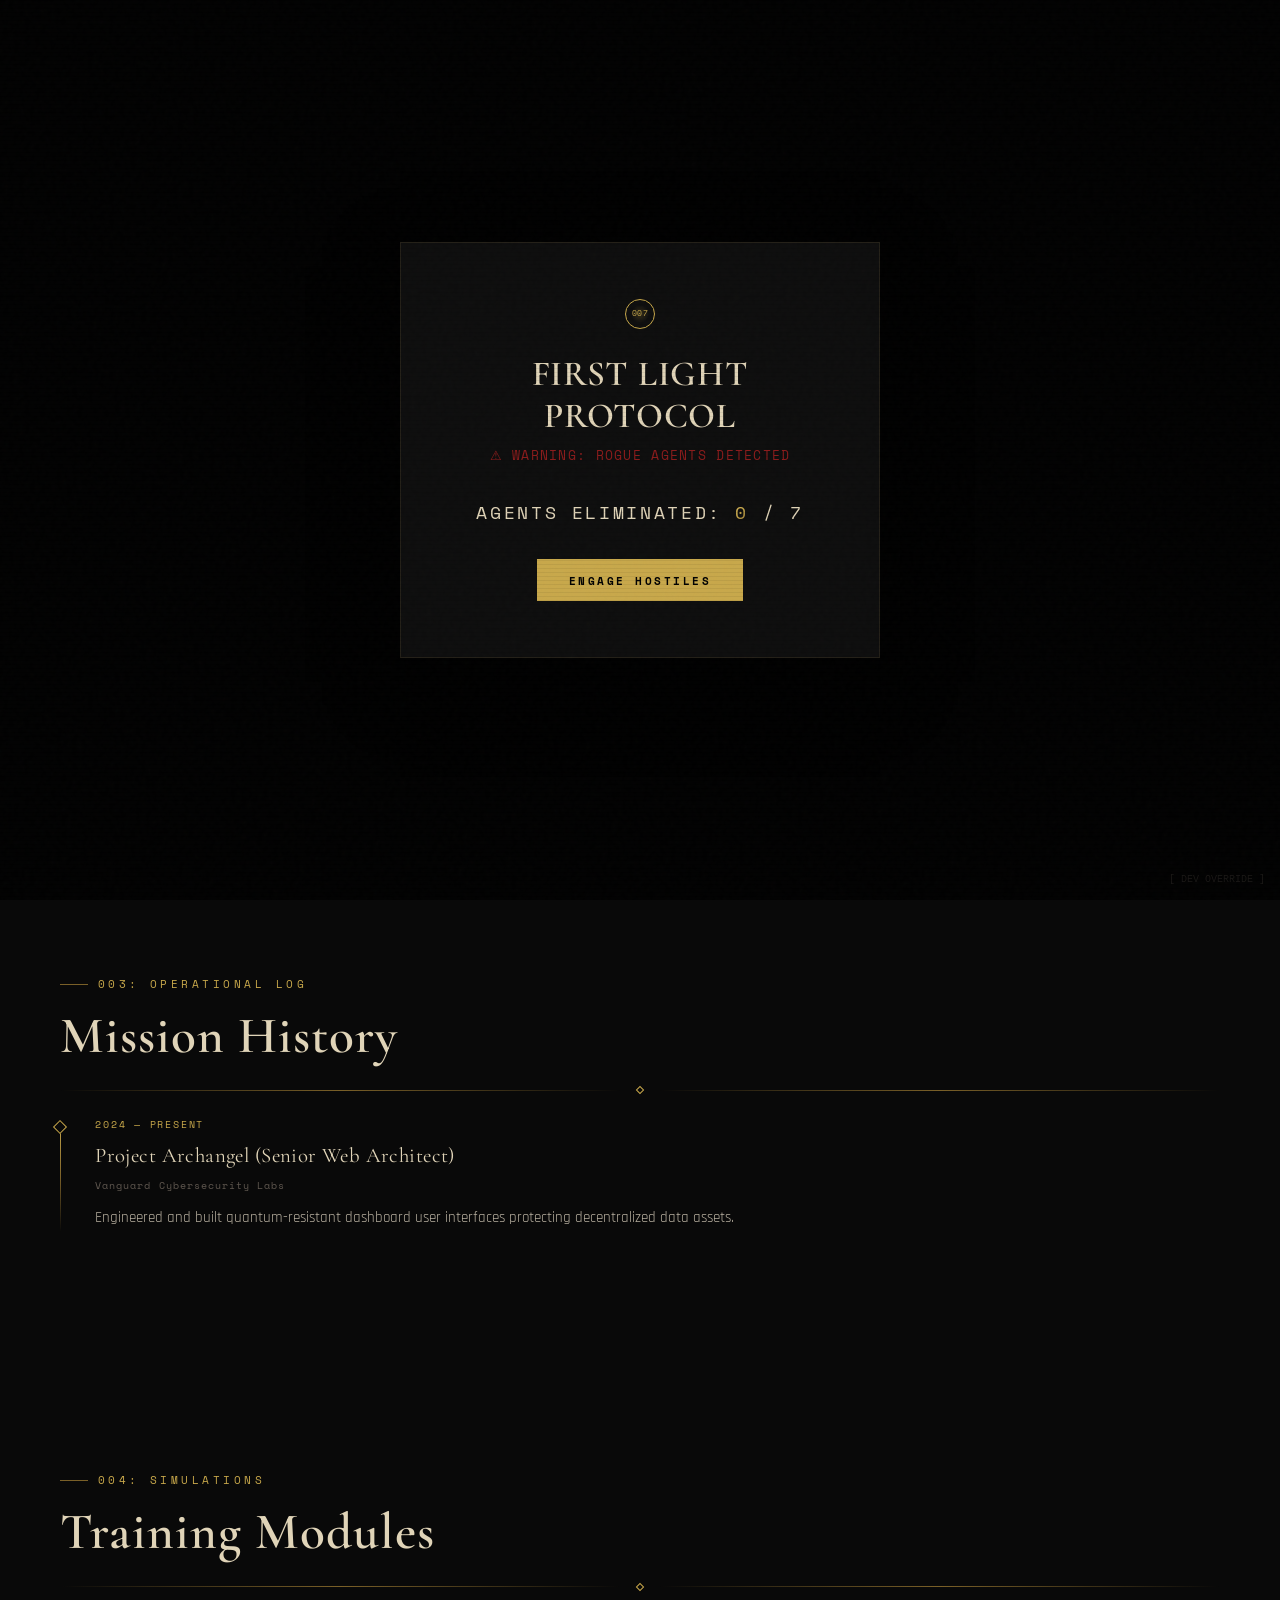
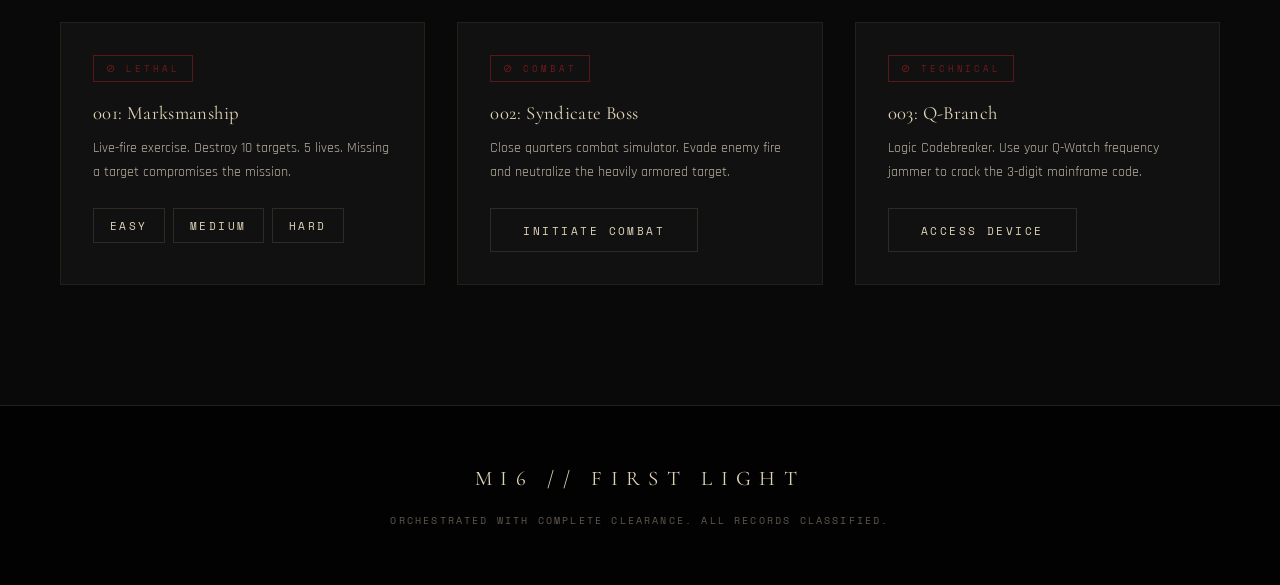
==== commit 6a738aee: "Update index.html" ====
--- a/index.html
+++ b/index.html
@@ -26,25 +26,26 @@
             <button class="btn btn-primary" id="start-game-btn">Engage Hostiles</button>
         </div>
         
-        <button onclick="winEntryGame()" style="position: absolute; bottom: 10px; right: 10px; background: transparent; border: none; color: var(--text-muted); opacity: 0.3; font-size: 10px; cursor: pointer; padding: 5px; z-index: 9999;">[ DEV OVERRIDE ]</button>
+        <button onclick="winEntryGame()" style="position: absolute; bottom: 10px; right: 10px; background: transparent; border: none; color: var(--text-muted); opacity: 0.25; font-size: 10px; cursor: pointer; padding: 5px; z-index: 9999; font-family: monospace;">[ DEV OVERRIDE ]</button>
     </div>
 
     <div id="minigame-overlay" class="security-gate" style="display: none; z-index: 10000; flex-direction: column;">
-        <div id="minigame-area" class="game-area active"></div>
+        <div id="minigame-area" class="game-area"></div>
         <div id="minigame-hud" class="game-hud"></div>
         <div id="minigame-ui" class="gate-content" style="display: none;"></div>
         
-        <button class="btn btn-outline" id="abort-btn" onclick="abortGame()" style="position: absolute; bottom: 2rem; z-index: 50; display: none;">Abort Mission</button>
+        <button class="btn btn-outline" id="abort-btn" onclick="abortGame()" style="position: absolute; bottom: 2rem; z-index: 10050; display: none;">Abort Mission</button>
     </div>
 
     <nav class="nav">
         <div class="container nav-inner">
             <a href="#" class="nav-logo">
-                <img src="007-logo.png" alt="007 Logo" style="height: 28px; width: auto; filter: drop-shadow(0 0 5px rgba(200,168,75,0.5));">
+                <div class="nav-badge">01</div>
                 FIRST LIGHT
             </a>
             <ul class="nav-links">
                 <li><a href="#intel" class="active">Intel</a></li>
+                <li><a href="#arsenal">Arsenal</a></li>
                 <li><a href="#chronology">Operations</a></li>
                 <li><a href="#simulations">Simulations</a></li>
             </ul>
@@ -64,6 +65,46 @@
             </div>
         </section>
 
+        <section id="arsenal" class="section">
+            <div class="container">
+                <div class="section-label anim-up">002: Arsenal</div>
+                <h2 class="section-title anim-up">Core Competencies</h2>
+                <div class="divider anim-up"><div class="divider-line"></div><div class="divider-diamond"></div><div class="divider-line"></div></div>
+
+                <div style="max-width: 600px; margin-top: 2rem;">
+                    <div class="skill-bar anim-up">
+                        <div class="skill-header">
+                            <span class="skill-name">Frontend Architecture</span>
+                            <span class="skill-level">95%</span>
+                        </div>
+                        <div class="skill-track">
+                            <div class="skill-fill" style="transform: scaleX(0.95);"></div>
+                        </div>
+                    </div>
+
+                    <div class="skill-bar anim-up">
+                        <div class="skill-header">
+                            <span class="skill-name">UI/UX Design</span>
+                            <span class="skill-level">88%</span>
+                        </div>
+                        <div class="skill-track">
+                            <div class="skill-fill" style="transform: scaleX(0.88);"></div>
+                        </div>
+                    </div>
+
+                    <div class="skill-bar anim-up">
+                        <div class="skill-header">
+                            <span class="skill-name">Backend Integration</span>
+                            <span class="skill-level">75%</span>
+                        </div>
+                        <div class="skill-track">
+                            <div class="skill-fill" style="transform: scaleX(0.75);"></div>
+                        </div>
+                    </div>
+                </div>
+            </div>
+        </section>
+
         <section id="chronology" class="section">
             <div class="container">
                 <div class="section-label anim-up">003: Operational Log</div>
@@ -102,10 +143,10 @@
                     </div>
 
                     <div class="card anim-up">
-                        <span class="classified-badge">Psychological</span>
-                        <h3 style="margin-top: 1rem; margin-bottom: 0.5rem;">002: Interrogation</h3>
-                        <p style="margin-bottom: 1.5rem; font-size: 0.9rem;">Polygraph analysis. Identify if the rogue asset is telling the TRUTH or a LIE before time expires.</p>
-                        <button class="btn btn-outline" onclick="startInterrogation()">Initiate Scan</button>
+                        <span class="classified-badge">Combat</span>
+                        <h3 style="margin-top: 1rem; margin-bottom: 0.5rem;">002: Syndicate Boss</h3>
+                        <p style="margin-bottom: 1.5rem; font-size: 0.9rem;">Close quarters combat simulator. Evade enemy fire and neutralize the heavily armored target.</p>
+                        <button class="btn btn-outline" onclick="startBossFight()">Initiate Combat</button>
                     </div>
 
                     <div class="card anim-up">
@@ -135,10 +176,10 @@
         const minigameUI = document.getElementById('minigame-ui');
         const abortBtn = document.getElementById('abort-btn');
         
-        // Timer references for aborting properly
+        // Engine Timers
         let entryInterval;
         let mgInterval;
-        let intTimer;
+        let bossReqAnim; 
 
         // --- ENTRANCE GATE LOGIC ---
         const startBtn = document.getElementById('start-game-btn');
@@ -168,7 +209,7 @@
 
         function winEntryGame() {
             clearInterval(entryInterval);
-            gateArea.innerHTML = ''; // Wipe targets
+            gateArea.innerHTML = ''; 
             gateArea.classList.remove('active');
             
             gateUI.innerHTML = `
@@ -179,33 +220,39 @@
             setTimeout(() => {
                 gate.classList.add('unlocked');
                 document.body.classList.remove('locked');
-            }, 1000); // slightly faster unlock for dev convenience
+            }, 1000); 
         }
 
         // --- GLOBAL ABORT / RETURN TO PORTFOLIO ---
         function abortGame() {
             clearInterval(mgInterval);
-            clearInterval(intTimer);
+            cancelAnimationFrame(bossReqAnim); // Stops boss game loop
+            cleanupBossEvents(); // Removes key listeners
             
             minigameArea.innerHTML = '';
             minigameHUD.innerHTML = '';
             minigameUI.style.display = 'none';
             abortBtn.style.display = 'none';
             minigameOverlay.style.display = 'none';
+            minigameArea.classList.remove('active'); 
             document.body.classList.remove('locked');
         }
 
         function endMiniGame(messageHTML) {
             clearInterval(mgInterval);
-            clearInterval(intTimer);
+            cancelAnimationFrame(bossReqAnim);
+            cleanupBossEvents();
+
             minigameArea.innerHTML = '';
             minigameHUD.innerHTML = '';
             abortBtn.style.display = 'none';
+            minigameArea.classList.remove('active'); 
+            
             minigameUI.style.display = 'block';
-            minigameUI.innerHTML = messageHTML + `<br><button class="btn btn-outline" onclick="abortGame()">Return to Portfolio</button>`;
-        }
-
-        // --- GAME 1: MARKSMANSHIP ---
+            minigameUI.innerHTML = messageHTML + `<br><button class="btn btn-outline" style="position:relative; z-index:10100;" onclick="abortGame()">Return to Portfolio</button>`;
+        }
+
+        // --- MODULE 001: MARKSMANSHIP ---
         let mgScore = 0;
         let mgLives = 5;
         const mgMaxTargets = 10;
@@ -217,6 +264,7 @@
             document.body.classList.add('locked');
             minigameOverlay.style.display = 'flex';
             minigameUI.style.display = 'none';
+            minigameArea.classList.add('active'); 
             abortBtn.style.display = 'block';
             minigameArea.innerHTML = '';
             
@@ -249,10 +297,14 @@
         }
 
         function updateHUD() {
-            document.getElementById('hud-score').textContent = mgScore;
+            const hs = document.getElementById('hud-score');
+            const hl = document.getElementById('hud-lives');
+            if(hs) hs.textContent = mgScore;
+            
             let heartString = '♥'.repeat(mgLives > 0 ? mgLives : 0);
             let missingString = '•'.repeat(5 - (mgLives > 0 ? mgLives : 0));
-            document.getElementById('hud-lives').textContent = heartString + missingString;
+            if(hl) hl.textContent = heartString + missingString;
+            
             if (mgLives <= 0) {
                 endMiniGame(`<h2 class="section-title" style="color: var(--red);">MISSION FAILED</h2><p class="timeline-subtitle" style="margin-bottom: 2rem;">Agent compromised. Targets escaped.</p>`);
             }
@@ -294,76 +346,222 @@
             setTimeout(() => muzzleFlash.classList.remove('fire'), 50);
         }
 
-        // --- GAME 2: INTERROGATION (Truth/Lie) ---
-        const intBank = [
-            { q: "Your handler's codename is Archangel.", lie: false },
-            { q: "You transmitted the encrypted files at midnight.", lie: true },
-            { q: "The target was eliminated using a suppressed weapon.", lie: false },
-            { q: "You acquired the Q-Watch from the Berlin safehouse.", lie: true },
-            { q: "The syndicate operates out of Geneva.", lie: false },
-            { q: "You were compromised during the Vienna extraction.", lie: true }
-        ];
-        let intIndex = 0;
-        let intScore = 0;
-        let intTimeLeft = 10;
-        let shuffledInt = [];
-
-        function startInterrogation() {
+
+        // --- MODULE 002: BOSS FIGHT (NEW ENGINE) ---
+        let bossKeys = {};
+        
+        function bossKeyHandler(e) {
+            if(e.type === 'keydown') {
+                if(["Space","ArrowUp","ArrowDown","ArrowLeft","ArrowRight"].indexOf(e.code) > -1) {
+                    e.preventDefault(); // Stop page scrolling when playing
+                }
+                bossKeys[e.code] = true;
+            } else {
+                bossKeys[e.code] = false;
+            }
+        }
+
+        function cleanupBossEvents() {
+            window.removeEventListener('keydown', bossKeyHandler);
+            window.removeEventListener('keyup', bossKeyHandler);
+            bossKeys = {};
+        }
+
+        function startBossFight() {
             document.body.classList.add('locked');
             minigameOverlay.style.display = 'flex';
             minigameUI.style.display = 'none';
-            minigameArea.innerHTML = '';
-            minigameHUD.innerHTML = '';
+            minigameArea.classList.add('active'); 
             abortBtn.style.display = 'block';
             
-            // Shuffle questions and pick 5
-            shuffledInt = intBank.sort(() => 0.5 - Math.random()).slice(0, 5);
-            intIndex = 0;
-            intScore = 0;
-            renderInterrogation();
-        }
-
-        function renderInterrogation() {
-            if (intIndex >= 5) {
-                if (intScore >= 4) {
-                    return endMiniGame(`<h2 class="section-title" style="color: var(--gold-light);">INTERROGATION PASSED</h2><p class="timeline-subtitle" style="margin-bottom: 2rem;">You detected ${intScore}/5 correctly. Human lie detector.</p>`);
-                } else {
-                    return endMiniGame(`<h2 class="section-title" style="color: var(--red);">INTERROGATION FAILED</h2><p class="timeline-subtitle" style="margin-bottom: 2rem;">You only caught ${intScore}/5. The asset deceived you.</p>`);
-                }
-            }
-            intTimeLeft = 10;
-            const currentQ = shuffledInt[intIndex];
-            
+            minigameHUD.innerHTML = `
+                <div style="font-size:1rem; color:var(--red);">BOSS INTEGRITY: <span id="boss-hp-ui">100</span>%</div>
+                <div style="font-size:1rem; color:var(--gold);">AGENT ARMOR: <span id="player-hp-ui">♥♥♥♥♥</span></div>
+            `;
+
             minigameArea.innerHTML = `
-                <div class="gate-content anim-up" style="position:relative; z-index:40; margin: auto;">
-                    <div class="nav-badge" style="margin: 0 auto 1.5rem; border-color: var(--gold); color: var(--gold);">Q${intIndex+1}</div>
-                    <p class="timeline-subtitle" style="margin-bottom: 1rem;">POLYGRAPH ACTIVE // ASSET STATEMENT:</p>
-                    <h3 style="margin-bottom: 2rem; font-size: 1.5rem; color:var(--cream); line-height: 1.4;">"${currentQ.q}"</h3>
-                    <div style="font-family: var(--font-mono); color: var(--red); margin-bottom: 1.5rem;">TIME: <span id="int-timer">10</span>s</div>
-                    <div style="display:flex; gap:1rem; justify-content:center;">
-                        <button class="btn btn-outline" style="border-color: var(--silver);" onclick="answerInterrogation(false)">TRUTH</button>
-                        <button class="btn btn-outline" style="border-color: var(--red); color: var(--red);" onclick="answerInterrogation(true)">LIE</button>
+                <div style="display: flex; flex-direction: column; align-items: center; justify-content: center; height: 100vh; position: relative; z-index: 10010;">
+                    <canvas id="boss-canvas" width="800" height="600"></canvas>
+                    <div class="boss-guide">
+                        [ W A S D ] TO MOVE &nbsp;&nbsp;|&nbsp;&nbsp; [ SPACE ] TO FIRE &nbsp;&nbsp;|&nbsp;&nbsp; [ SHIFT ] TO EVADE
                     </div>
                 </div>
             `;
-            
-            clearInterval(intTimer);
-            intTimer = setInterval(() => {
-                intTimeLeft--;
-                document.getElementById('int-timer').textContent = intTimeLeft;
-                if (intTimeLeft <= 0) answerInterrogation(null); // Timeout counts as wrong
-            }, 1000);
-        }
-
-        function answerInterrogation(userGuessedLie) {
-            clearInterval(intTimer);
-            const currentQ = shuffledInt[intIndex];
-            if (userGuessedLie === currentQ.lie) intScore++;
-            intIndex++;
-            renderInterrogation();
-        }
-
-        // --- GAME 3: Q-WATCH CODEBREAKER ---
+
+            window.addEventListener('keydown', bossKeyHandler, {passive: false});
+            window.addEventListener('keyup', bossKeyHandler);
+
+            initBossGame();
+        }
+
+        function initBossGame() {
+            const canvas = document.getElementById('boss-canvas');
+            const ctx = canvas.getContext('2d');
+            const bossHpUI = document.getElementById('boss-hp-ui');
+            const playerHpUI = document.getElementById('player-hp-ui');
+
+            // Game State
+            let p1 = { x: 400, y: 500, size: 20, speed: 5, hp: 5, dashTime: 0, dashCd: 0, invuln: 0 };
+            let boss = { x: 400, y: 100, size: 60, hp: 100, timer: 0, phase: 1, vx: 2 };
+            let bullets = [];
+            let particles = [];
+            let p1ShootTimer = 0;
+
+            function spawnParticle(x, y, color) {
+                particles.push({
+                    x: x, y: y,
+                    vx: (Math.random()-0.5)*4, vy: (Math.random()-0.5)*4,
+                    life: 20 + Math.random()*20, color: color
+                });
+            }
+
+            function gameLoop() {
+                // UPDATE LOGIC
+                
+                // Player Movement & Dash
+                let currentSpeed = p1.speed;
+                if (bossKeys['ShiftLeft'] || bossKeys['ShiftRight']) {
+                    if (p1.dashCd <= 0) {
+                        p1.dashTime = 12; // Length of dash
+                        p1.dashCd = 60;   // Cooldown
+                    }
+                }
+                if (p1.dashTime > 0) currentSpeed = p1.speed * 2.5;
+                p1.dashTime--;
+                p1.dashCd--;
+                if (p1.invuln > 0) p1.invuln--;
+
+                let dx = 0, dy = 0;
+                if (bossKeys['KeyW'] || bossKeys['ArrowUp']) dy -= currentSpeed;
+                if (bossKeys['KeyS'] || bossKeys['ArrowDown']) dy += currentSpeed;
+                if (bossKeys['KeyA'] || bossKeys['ArrowLeft']) dx -= currentSpeed;
+                if (bossKeys['KeyD'] || bossKeys['ArrowRight']) dx += currentSpeed;
+
+                p1.x += dx; p1.y += dy;
+                // Bounds Check
+                if (p1.x < 10) p1.x = 10; if (p1.x > 790) p1.x = 790;
+                if (p1.y < 10) p1.y = 10; if (p1.y > 590) p1.y = 590;
+
+                // Player Shooting
+                if (bossKeys['Space'] && p1ShootTimer <= 0) {
+                    bullets.push({x: p1.x, y: p1.y - 15, vx: 0, vy: -12, isEnemy: false, size: 5});
+                    p1ShootTimer = 10;
+                }
+                p1ShootTimer--;
+
+                // Boss Movement
+                boss.x += boss.vx;
+                if (boss.x < 100 || boss.x > 700) boss.vx *= -1;
+                
+                // Boss Attacks
+                boss.timer++;
+                let attackRate = boss.hp < 50 ? 30 : 50; // Gets faster when damaged
+                
+                // Attack 1: Targeted Bullet
+                if (boss.timer % attackRate === 0) {
+                    let angle = Math.atan2(p1.y - boss.y, p1.x - boss.x);
+                    bullets.push({x: boss.x, y: boss.y, vx: Math.cos(angle)*6, vy: Math.sin(angle)*6, isEnemy: true, size: 8});
+                }
+                // Attack 2: Ring Burst
+                if (boss.timer % 150 === 0) {
+                    for(let i=0; i<12; i++) {
+                        let angle = (Math.PI*2/12)*i;
+                        bullets.push({x: boss.x, y: boss.y, vx: Math.cos(angle)*4, vy: Math.sin(angle)*4, isEnemy: true, size: 8});
+                    }
+                }
+
+                // Update Bullets & Collisions
+                for (let i = bullets.length - 1; i >= 0; i--) {
+                    let b = bullets[i];
+                    b.x += b.vx; b.y += b.vy;
+                    
+                    // Ammo Trails
+                    if(Math.random() > 0.5) spawnParticle(b.x, b.y, b.isEnemy ? '#8b1c1c' : '#c8a84b');
+
+                    // Remove offscreen
+                    if (b.x < 0 || b.x > 800 || b.y < 0 || b.y > 600) {
+                        bullets.splice(i, 1); continue;
+                    }
+
+                    // Collision: Player Bullet -> Boss
+                    if (!b.isEnemy && Math.abs(b.x - boss.x) < boss.size/2 && Math.abs(b.y - boss.y) < boss.size/2) {
+                        boss.hp -= 2; // Damage
+                        bossHpUI.textContent = boss.hp > 0 ? boss.hp : 0;
+                        bullets.splice(i, 1);
+                        for(let k=0; k<5; k++) spawnParticle(boss.x, boss.y, '#c8a84b');
+                        
+                        if (boss.hp <= 0) {
+                            return endMiniGame(`<h2 class="section-title" style="color: var(--gold-light);">TARGET NEUTRALIZED</h2><p class="timeline-subtitle" style="margin-bottom: 2rem;">Combat successful. Syndicate boss eliminated.</p>`);
+                        }
+                        continue;
+                    }
+
+                    // Collision: Boss Bullet -> Player
+                    if (b.isEnemy && p1.invuln <= 0 && p1.dashTime <= 0) { // Dash grants invulnerability
+                        if (Math.abs(b.x - p1.x) < p1.size/2 && Math.abs(b.y - p1.y) < p1.size/2) {
+                            p1.hp--;
+                            playerHpUI.textContent = '♥'.repeat(p1.hp) + '•'.repeat(5 - p1.hp);
+                            p1.invuln = 45; // brief immunity
+                            bullets.splice(i, 1);
+                            for(let k=0; k<10; k++) spawnParticle(p1.x, p1.y, '#8b1c1c');
+                            
+                            if (p1.hp <= 0) {
+                                return endMiniGame(`<h2 class="section-title" style="color: var(--red);">AGENT KIA</h2><p class="timeline-subtitle" style="margin-bottom: 2rem;">You were destroyed in combat.</p>`);
+                            }
+                            continue;
+                        }
+                    }
+                }
+
+                // Update Particles
+                for (let i = particles.length - 1; i >= 0; i--) {
+                    particles[i].x += particles[i].vx;
+                    particles[i].y += particles[i].vy;
+                    particles[i].life--;
+                    if (particles[i].life <= 0) particles.splice(i, 1);
+                }
+
+                // RENDER
+                ctx.clearRect(0, 0, canvas.width, canvas.height);
+
+                // Draw Particles
+                particles.forEach(p => {
+                    ctx.fillStyle = p.color;
+                    ctx.globalAlpha = p.life / 40;
+                    ctx.fillRect(p.x, p.y, 3, 3);
+                    ctx.globalAlpha = 1.0;
+                });
+
+                // Draw Boss
+                ctx.fillStyle = '#8b1c1c';
+                ctx.fillRect(boss.x - boss.size/2, boss.y - boss.size/2, boss.size, boss.size);
+                // Boss Eye
+                ctx.fillStyle = '#111';
+                ctx.fillRect(boss.x - 10, boss.y - 10, 20, 20);
+
+                // Draw Player
+                if (p1.invuln > 0 && Math.floor(Date.now() / 100) % 2 === 0) {
+                    // Flash when hit
+                } else {
+                    ctx.fillStyle = p1.dashTime > 0 ? '#e0c06a' : '#c8a84b';
+                    ctx.fillRect(p1.x - p1.size/2, p1.y - p1.size/2, p1.size, p1.size);
+                }
+
+                // Draw Bullets
+                bullets.forEach(b => {
+                    ctx.fillStyle = b.isEnemy ? '#8b1c1c' : '#c8a84b';
+                    ctx.beginPath();
+                    ctx.arc(b.x, b.y, b.size, 0, Math.PI * 2);
+                    ctx.fill();
+                });
+
+                bossReqAnim = requestAnimationFrame(gameLoop);
+            }
+            gameLoop();
+        }
+
+
+        // --- MODULE 003: Q-WATCH CODEBREAKER ---
         let qwCode = [];
         let qwAttempts = 0;
         const qwMaxAttempts = 7;
@@ -372,30 +570,30 @@
             document.body.classList.add('locked');
             minigameOverlay.style.display = 'flex';
             minigameUI.style.display = 'none';
+            minigameArea.classList.add('active'); 
             minigameArea.innerHTML = '';
             minigameHUD.innerHTML = '';
             abortBtn.style.display = 'block';
             
-            // Generate 3 random digits
             qwCode = [Math.floor(Math.random()*10), Math.floor(Math.random()*10), Math.floor(Math.random()*10)];
             qwAttempts = 0;
             renderQWatch();
         }
         
-        function renderQWatch(message = "Enter 3-digit access code.") {
+        function renderQWatch(message = "Enter 3-digit decryption cipher.") {
             minigameArea.innerHTML = `
-                <div class="gate-content anim-up" style="position:relative; z-index:40; margin: auto;">
+                <div class="gate-content anim-up" style="position:relative; z-index:10010; margin: auto;">
                     <div class="nav-badge" style="margin: 0 auto 1.5rem; border-color: var(--silver); color: var(--silver);">Q-W</div>
                     <h2 class="section-title" style="font-size: 2rem;">MAINFRAME BYPASS</h2>
                     <p class="timeline-subtitle" style="margin-bottom: 2rem;">${message}</p>
                     <div style="font-family: var(--font-mono); color: var(--gold); margin-bottom: 1.5rem;">ATTEMPTS REMAINING: ${qwMaxAttempts - qwAttempts}</div>
                     
-                    <div style="display:flex; gap:0.5rem; justify-content:center; margin-bottom: 2rem;">
-                        <input type="number" id="qw-1" min="0" max="9" style="width:50px; height:60px; font-size:2rem; text-align:center; background:var(--dark); color:var(--gold); border:1px solid var(--gold); font-family:var(--font-mono);" oninput="this.value=this.value.slice(0,1)">
-                        <input type="number" id="qw-2" min="0" max="9" style="width:50px; height:60px; font-size:2rem; text-align:center; background:var(--dark); color:var(--gold); border:1px solid var(--gold); font-family:var(--font-mono);" oninput="this.value=this.value.slice(0,1)">
-                        <input type="number" id="qw-3" min="0" max="9" style="width:50px; height:60px; font-size:2rem; text-align:center; background:var(--dark); color:var(--gold); border:1px solid var(--gold); font-family:var(--font-mono);" oninput="this.value=this.value.slice(0,1)">
-                    </div>
-                    <button class="btn btn-primary" onclick="checkQWatch()">DECRYPT</button>
+                    <div style="display:flex; gap:0.5rem; justify-content:center; margin-bottom: 2rem; position:relative; z-index:10020;">
+                        <input type="number" id="qw-1" min="0" max="9" style="pointer-events: auto; width:50px; height:60px; font-size:2rem; text-align:center; background:var(--dark); color:var(--gold); border:1px solid var(--gold); font-family:var(--font-mono);" oninput="this.value=this.value.slice(0,1)">
+                        <input type="number" id="qw-2" min="0" max="9" style="pointer-events: auto; width:50px; height:60px; font-size:2rem; text-align:center; background:var(--dark); color:var(--gold); border:1px solid var(--gold); font-family:var(--font-mono);" oninput="this.value=this.value.slice(0,1)">
+                        <input type="number" id="qw-3" min="0" max="9" style="pointer-events: auto; width:50px; height:60px; font-size:2rem; text-align:center; background:var(--dark); color:var(--gold); border:1px solid var(--gold); font-family:var(--font-mono);" oninput="this.value=this.value.slice(0,1)">
+                    </div>
+                    <button class="btn btn-primary" style="position:relative; z-index:10020; pointer-events: auto;" onclick="checkQWatch()">DECRYPT</button>
                 </div>
             `;
         }
@@ -406,7 +604,7 @@
             let g3 = parseInt(document.getElementById('qw-3').value);
             
             if (isNaN(g1) || isNaN(g2) || isNaN(g3)) {
-                renderQWatch("Error: Incomplete sequence.");
+                renderQWatch("Error: Incomplete matrix sequence.");
                 return;
             }
             
@@ -415,11 +613,9 @@
             let exact = 0, partial = 0;
             let codeCopy = [...qwCode], guessCopy = [...guess];
             
-            // Check exacts
             for(let i=0; i<3; i++) {
                 if(guessCopy[i] === codeCopy[i]) { exact++; codeCopy[i] = null; guessCopy[i] = -1; }
             }
-            // Check partials
             for(let i=0; i<3; i++) {
                 if(guessCopy[i] !== -1) {
                     let idx = codeCopy.indexOf(guessCopy[i]);
@@ -428,11 +624,11 @@
             }
             
             if (exact === 3) {
-                endMiniGame(`<h2 class="section-title" style="color: var(--gold-light);">FIREWALL BREACHED</h2><p class="timeline-subtitle" style="margin-bottom: 2rem;">Mainframe access granted. Splendid work, agent.</p>`);
+                endMiniGame(`<h2 class="section-title" style="color: var(--gold-light);">FIREWALL BREACHED</h2><p class="timeline-subtitle" style="margin-bottom: 2rem;">Mainframe access granted. Masterful decryption.</p>`);
             } else if (qwAttempts >= qwMaxAttempts) {
-                endMiniGame(`<h2 class="section-title" style="color: var(--red);">SYSTEM LOCKED</h2><p class="timeline-subtitle" style="margin-bottom: 2rem;">Too many failed attempts. Security countermeasures deployed.</p>`);
+                endMiniGame(`<h2 class="section-title" style="color: var(--red);">SYSTEM LOCKED</h2><p class="timeline-subtitle" style="margin-bottom: 2rem;">Too many failed attempts. Core terminal shutdown deployed.</p>`);
             } else {
-                renderQWatch(`Analysis: ${exact} precise matches. ${partial} partial matches.`);
+                renderQWatch(`Analysis: ${exact} Precise Match, ${partial} Partial Match.`);
             }
         }
     </script>
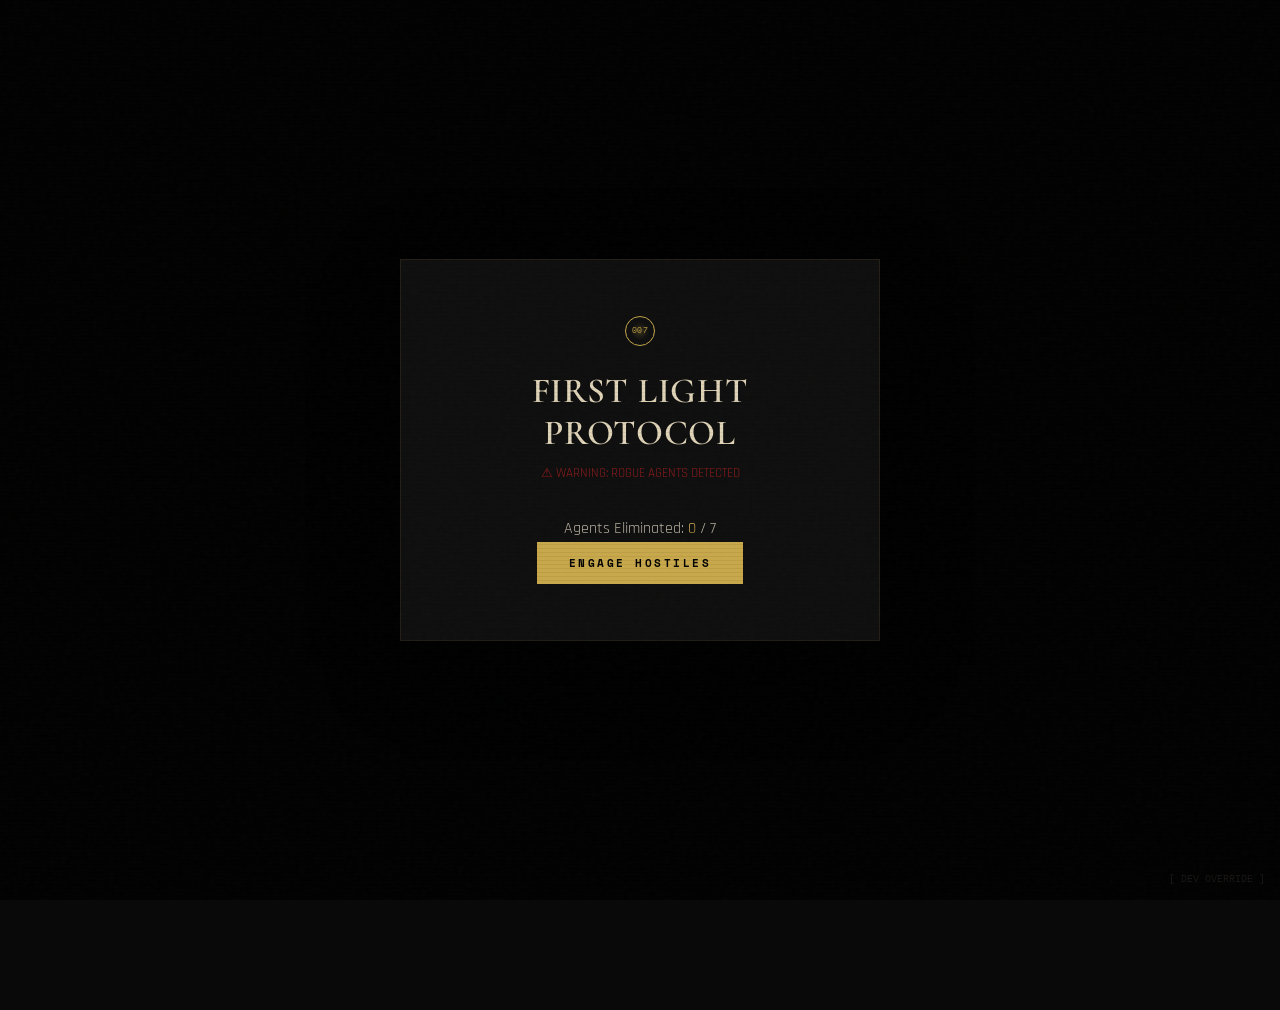
==== commit 82abf50c: "Update index.html" ====
--- a/index.html
+++ b/index.html
@@ -8,8 +8,6 @@
 </head>
 <body class="locked">
 
-    <div class="gun-barrel-bg"></div>
-
     <div id="security-gate" class="security-gate">
         <div id="muzzle-flash" class="muzzle-flash"></div>
         <div id="game-area" class="game-area"></div>
@@ -31,7 +29,6 @@
 
     <div id="minigame-overlay" class="security-gate" style="display: none; z-index: 10000; flex-direction: column;">
         <div id="minigame-area" class="game-area"></div>
-        <div id="minigame-hud" class="game-hud"></div>
         <div id="minigame-ui" class="gate-content" style="display: none;"></div>
         
         <button class="btn btn-outline" id="abort-btn" onclick="abortGame()" style="position: absolute; bottom: 2rem; z-index: 10050; display: none;">Abort Mission</button>
@@ -45,8 +42,6 @@
             </a>
             <ul class="nav-links">
                 <li><a href="#intel" class="active">Intel</a></li>
-                <li><a href="#arsenal">Arsenal</a></li>
-                <li><a href="#chronology">Operations</a></li>
                 <li><a href="#simulations">Simulations</a></li>
             </ul>
         </div>
@@ -65,64 +60,6 @@
             </div>
         </section>
 
-        <section id="arsenal" class="section">
-            <div class="container">
-                <div class="section-label anim-up">002: Arsenal</div>
-                <h2 class="section-title anim-up">Core Competencies</h2>
-                <div class="divider anim-up"><div class="divider-line"></div><div class="divider-diamond"></div><div class="divider-line"></div></div>
-
-                <div style="max-width: 600px; margin-top: 2rem;">
-                    <div class="skill-bar anim-up">
-                        <div class="skill-header">
-                            <span class="skill-name">Frontend Architecture</span>
-                            <span class="skill-level">95%</span>
-                        </div>
-                        <div class="skill-track">
-                            <div class="skill-fill" style="transform: scaleX(0.95);"></div>
-                        </div>
-                    </div>
-
-                    <div class="skill-bar anim-up">
-                        <div class="skill-header">
-                            <span class="skill-name">UI/UX Design</span>
-                            <span class="skill-level">88%</span>
-                        </div>
-                        <div class="skill-track">
-                            <div class="skill-fill" style="transform: scaleX(0.88);"></div>
-                        </div>
-                    </div>
-
-                    <div class="skill-bar anim-up">
-                        <div class="skill-header">
-                            <span class="skill-name">Backend Integration</span>
-                            <span class="skill-level">75%</span>
-                        </div>
-                        <div class="skill-track">
-                            <div class="skill-fill" style="transform: scaleX(0.75);"></div>
-                        </div>
-                    </div>
-                </div>
-            </div>
-        </section>
-
-        <section id="chronology" class="section">
-            <div class="container">
-                <div class="section-label anim-up">003: Operational Log</div>
-                <h2 class="section-title anim-up">Mission History</h2>
-                <div class="divider anim-up"><div class="divider-line"></div><div class="divider-diamond"></div><div class="divider-line"></div></div>
-
-                <div class="timeline anim-up d2">
-                    <div class="timeline-item">
-                        <div class="timeline-dot"></div>
-                        <div class="timeline-date">2024 — Present</div>
-                        <h3 class="timeline-title">Project Archangel (Senior Web Architect)</h3>
-                        <div class="timeline-subtitle">Vanguard Cybersecurity Labs</div>
-                        <p class="timeline-desc">Engineered and built quantum-resistant dashboard user interfaces protecting decentralized data assets.</p>
-                    </div>
-                </div>
-            </div>
-        </section>
-
         <section id="simulations" class="section">
             <div class="container">
                 <div class="section-label anim-up">004: Simulations</div>
@@ -134,26 +71,22 @@
                     <div class="card anim-up">
                         <span class="classified-badge">Lethal</span>
                         <h3 style="margin-top: 1rem; margin-bottom: 0.5rem;">001: Marksmanship</h3>
-                        <p style="margin-bottom: 1.5rem; font-size: 0.9rem;">Live-fire exercise. Destroy 10 targets. 5 lives. Missing a target compromises the mission.</p>
-                        <div style="display: flex; gap: 0.5rem; flex-wrap: wrap;">
-                            <button class="btn btn-outline" style="padding: 0.5rem 1rem;" onclick="startShooter('easy')">Easy</button>
-                            <button class="btn btn-outline" style="padding: 0.5rem 1rem;" onclick="startShooter('medium')">Medium</button>
-                            <button class="btn btn-outline" style="padding: 0.5rem 1rem;" onclick="startShooter('hard')">Hard</button>
-                        </div>
+                        <p style="margin-bottom: 1.5rem; font-size: 0.9rem;">Live-fire exercise. Destroy 10 targets. Missing a target compromises the mission.</p>
+                        <button class="btn btn-outline" onclick="startShooter()">Initiate</button>
                     </div>
 
                     <div class="card anim-up">
                         <span class="classified-badge">Combat</span>
                         <h3 style="margin-top: 1rem; margin-bottom: 0.5rem;">002: Syndicate Boss</h3>
-                        <p style="margin-bottom: 1.5rem; font-size: 0.9rem;">Close quarters combat simulator. Evade enemy fire and neutralize the heavily armored target.</p>
-                        <button class="btn btn-outline" onclick="startBossFight()">Initiate Combat</button>
+                        <p style="margin-bottom: 1.5rem; font-size: 0.9rem;">Close quarters combat simulator. Evade enemy fire and neutralize the armored target.</p>
+                        <button class="btn btn-outline" onclick="startModuleTwo()">Initiate Combat</button>
                     </div>
 
                     <div class="card anim-up">
-                        <span class="classified-badge">Technical</span>
-                        <h3 style="margin-top: 1rem; margin-bottom: 0.5rem;">003: Q-Branch</h3>
-                        <p style="margin-bottom: 1.5rem; font-size: 0.9rem;">Logic Codebreaker. Use your Q-Watch frequency jammer to crack the 3-digit mainframe code.</p>
-                        <button class="btn btn-outline" onclick="startQWatch()">Access Device</button>
+                        <span class="classified-badge" style="color:var(--gold); border-color:var(--gold);">Classified</span>
+                        <h3 style="margin-top: 1rem; margin-bottom: 0.5rem; color:var(--gold);">003: Sector Zero</h3>
+                        <p style="margin-bottom: 1.5rem; font-size: 0.9rem;">2.5D FPS Maze Simulator. Infiltrate the crypt, locate keycards, and eliminate the Warden.</p>
+                        <button class="btn btn-primary" onclick="startSectorZero()">BREACH BUNKER</button>
                     </div>
 
                 </div>
@@ -161,25 +94,15 @@
         </section>
     </main>
 
-    <footer class="footer">
-        <div class="container">
-            <div class="footer-logo">MI6 // FIRST LIGHT</div>
-            <div class="footer-text">Orchestrated with complete clearance. All records classified.</div>
-        </div>
-    </footer>
-
     <script>
         const muzzleFlash = document.getElementById('muzzle-flash');
         const minigameOverlay = document.getElementById('minigame-overlay');
         const minigameArea = document.getElementById('minigame-area');
-        const minigameHUD = document.getElementById('minigame-hud');
         const minigameUI = document.getElementById('minigame-ui');
         const abortBtn = document.getElementById('abort-btn');
         
-        // Engine Timers
         let entryInterval;
-        let mgInterval;
-        let bossReqAnim; 
+        let globalGameInterval;
 
         // --- ENTRANCE GATE LOGIC ---
         const startBtn = document.getElementById('start-game-btn');
@@ -189,447 +112,393 @@
         const gate = document.getElementById('security-gate');
         let entryScore = 0;
 
-        gateArea.addEventListener('pointerdown', () => triggerFlash(gateArea));
+        gateArea.addEventListener('pointerdown', () => { muzzleFlash.classList.add('fire'); setTimeout(()=>muzzleFlash.classList.remove('fire'),50); });
 
         startBtn.addEventListener('click', () => {
-            startBtn.style.display = 'none'; 
-            gateArea.classList.add('active'); 
-            spawnEntryNode();
-            entryInterval = setInterval(spawnEntryNode, 850); 
+            startBtn.style.display = 'none'; gateArea.classList.add('active'); 
+            spawnEntryNode(); entryInterval = setInterval(spawnEntryNode, 850); 
         });
 
         function spawnEntryNode() {
             if (entryScore >= 7) return;
-            createTarget(gateArea, () => {
-                entryScore++;
-                scoreDisplay.textContent = entryScore;
+            const node = document.createElement('div'); node.classList.add('target-node');
+            node.style.left = Math.floor(Math.random()*80)+10+'%'; node.style.top = Math.floor(Math.random()*80)+10+'%';
+            node.addEventListener('pointerdown', function(e) {
+                e.stopPropagation(); if(this.classList.contains('destroyed')) return;
+                this.classList.add('destroyed'); entryScore++; scoreDisplay.textContent = entryScore;
                 if (entryScore >= 7) winEntryGame();
-            }, 3000, true);
+                setTimeout(() => this.remove(), 250);
+            });
+            gateArea.appendChild(node);
+            setTimeout(() => { if(!node.classList.contains('destroyed')){ node.remove(); } }, 3000);
         }
 
         function winEntryGame() {
-            clearInterval(entryInterval);
-            gateArea.innerHTML = ''; 
-            gateArea.classList.remove('active');
-            
-            gateUI.innerHTML = `
-                <div class="nav-badge" style="margin: 0 auto 1.5rem; border-color: var(--gold-light); color: var(--gold-light);">00</div>
-                <h2 class="section-title" style="font-size: 2.2rem; color: var(--gold-light);">SECTOR CLEARED</h2>
-                <p class="timeline-subtitle">First Light Protocol Initializing...</p>
-            `;
-            setTimeout(() => {
-                gate.classList.add('unlocked');
-                document.body.classList.remove('locked');
-            }, 1000); 
-        }
-
-        // --- GLOBAL ABORT / RETURN TO PORTFOLIO ---
+            clearInterval(entryInterval); gateArea.innerHTML = ''; gateArea.classList.remove('active');
+            gateUI.innerHTML = `<h2 class="section-title" style="color:var(--gold-light);">SECTOR CLEARED</h2>`;
+            setTimeout(() => { gate.classList.add('unlocked'); document.body.classList.remove('locked'); }, 1000); 
+        }
+
+        // --- GLOBAL ABORT (CLEANS ALL MODULES) ---
         function abortGame() {
-            clearInterval(mgInterval);
-            cancelAnimationFrame(bossReqAnim); // Stops boss game loop
-            cleanupBossEvents(); // Removes key listeners
+            clearInterval(globalGameInterval);
+            if(szReqAnim) cancelAnimationFrame(szReqAnim); // Stop Sector Zero Loop
+            szCleanupEvents(); // Unbind keys/mouse
             
             minigameArea.innerHTML = '';
-            minigameHUD.innerHTML = '';
             minigameUI.style.display = 'none';
             abortBtn.style.display = 'none';
             minigameOverlay.style.display = 'none';
             minigameArea.classList.remove('active'); 
             document.body.classList.remove('locked');
+            if(document.pointerLockElement) document.exitPointerLock();
         }
 
         function endMiniGame(messageHTML) {
-            clearInterval(mgInterval);
-            cancelAnimationFrame(bossReqAnim);
-            cleanupBossEvents();
+            clearInterval(globalGameInterval);
+            if(szReqAnim) cancelAnimationFrame(szReqAnim);
+            szCleanupEvents();
 
             minigameArea.innerHTML = '';
-            minigameHUD.innerHTML = '';
             abortBtn.style.display = 'none';
             minigameArea.classList.remove('active'); 
             
             minigameUI.style.display = 'block';
             minigameUI.innerHTML = messageHTML + `<br><button class="btn btn-outline" style="position:relative; z-index:10100;" onclick="abortGame()">Return to Portfolio</button>`;
-        }
-
-        // --- MODULE 001: MARKSMANSHIP ---
-        let mgScore = 0;
-        let mgLives = 5;
-        const mgMaxTargets = 10;
-        let currentSpeed = 2000;
-
-        minigameArea.addEventListener('pointerdown', () => triggerFlash(minigameArea));
-
-        function startShooter(difficulty) {
-            document.body.classList.add('locked');
-            minigameOverlay.style.display = 'flex';
-            minigameUI.style.display = 'none';
-            minigameArea.classList.add('active'); 
-            abortBtn.style.display = 'block';
-            minigameArea.innerHTML = '';
-            
-            minigameHUD.innerHTML = `
-                <div>TARGETS: <span id="hud-score" class="gold-text">0</span> / 10</div>
-                <div>LIVES: <span id="hud-lives" style="color: var(--red);">♥♥♥♥♥</span></div>
-            `;
-            mgScore = 0;
-            mgLives = 5;
-            updateHUD();
-
-            let spawnRate = 1000;
-            if (difficulty === 'easy') { currentSpeed = 2500; spawnRate = 1200; }
-            if (difficulty === 'medium') { currentSpeed = 1500; spawnRate = 900; }
-            if (difficulty === 'hard') { currentSpeed = 800; spawnRate = 600; }
-
-            spawnMGNode();
-            mgInterval = setInterval(spawnMGNode, spawnRate);
-        }
-
-        function spawnMGNode() {
-            if (mgScore >= mgMaxTargets || mgLives <= 0) return;
-            createTarget(minigameArea, () => {
-                mgScore++;
-                updateHUD();
-                if (mgScore >= mgMaxTargets) {
-                    endMiniGame(`<h2 class="section-title" style="color: var(--gold-light);">ASSIGNMENT CLEARED</h2><p class="timeline-subtitle" style="margin-bottom: 2rem;">Excellent marksmanship, 00.</p>`);
+            if(document.pointerLockElement) document.exitPointerLock();
+        }
+
+        // --- MODULE 001 ---
+        function startShooter() {
+            document.body.classList.add('locked'); minigameOverlay.style.display = 'flex';
+            minigameUI.style.display = 'none'; minigameArea.classList.add('active'); abortBtn.style.display = 'block';
+            minigameArea.innerHTML = `<div style="position:absolute; top:20px; left:20px; color:white; z-index:100; font-family:monospace; font-size:20px;">SHOOT THE TARGETS</div>`;
+            let targets = 0;
+            globalGameInterval = setInterval(() => {
+                if(targets >= 10) return endMiniGame(`<h2 class="section-title" style="color: var(--gold-light);">ASSIGNMENT CLEARED</h2>`);
+                const node = document.createElement('div'); node.classList.add('target-node');
+                node.style.left = Math.floor(Math.random()*80)+10+'%'; node.style.top = Math.floor(Math.random()*80)+10+'%';
+                node.addEventListener('pointerdown', function() { this.remove(); targets++; });
+                minigameArea.appendChild(node);
+                setTimeout(() => { if(node.parentNode) endMiniGame(`<h2 class="section-title" style="color: var(--red);">MISSION FAILED</h2>`); }, 1500);
+            }, 1000);
+        }
+
+        // --- MODULE 002 (Old Boss Placeholder) ---
+        function startModuleTwo() {
+            document.body.classList.add('locked'); minigameOverlay.style.display = 'flex';
+            minigameArea.classList.add('active'); abortBtn.style.display = 'block';
+            minigameArea.innerHTML = `<div style="display:flex; height:100%; align-items:center; justify-content:center; color:white; font-family:monospace; font-size:20px;">SYSTEM OVERRIDDEN. PLEASE USE SECTOR ZERO.</div>`;
+        }
+
+
+        // =========================================================================
+        // === MODULE 003: SECTOR ZERO (DDA RAYCASTER ENGINE) ======================
+        // =========================================================================
+        
+        let szReqAnim;
+        let actx; // Audio context
+        let szKeys = {};
+        
+        // Globals for Engine
+        const S_W = 640, S_H = 480;
+        let szCtx, szMiniCtx;
+        let ZBuffer = new Float64Array(S_W);
+        let spritesCache = {};
+        
+        let szMap = [], szSeen = [];
+        const MSZ = 24;
+        
+        // Map Legend: 1:Wall, .:Floor, @:Spawn
+        // Doors: r,g,b,y | Keys: R,G,B,Y | Weapons: p,s,c | Ammo: a,A,S | Health/Arm: +, *
+        // Enemies: E(Guard), D(Demon), L(Elite), W(Boss) | X:Exit
+        const rawMap = [
+            "111111111111111111111111",
+            "1@..p..11..aA.1..A.....1",
+            "1......11.11..1.*+.....1",
+            "1...E..11.1E.b..s......y",
+            "1......11.1a1.1........1",
+            "111111111.111.1111...1111",
+            "1..a....r....*..1...A..1",
+            "1.a1....111111111...A..1",
+            "1..R....1...A..A...W...1",
+            "1.......1...+......X...1",
+            "111111111111111111111111"
+        ];
+
+        let szPlayer, szEntities, szProjectiles, szParticles, szDoors;
+
+        function szInitAudio() { if(!actx) actx = new (window.AudioContext || window.webkitAudioContext)(); }
+        function szPlaySnd(type) {
+            if(!actx) return;
+            const osc = actx.createOscillator(), gain = actx.createGain();
+            osc.connect(gain); gain.connect(actx.destination);
+            const t = actx.currentTime;
+            
+            if(type === 'shoot') { osc.type='square'; osc.frequency.setValueAtTime(150,t); osc.frequency.exponentialRampToValueAtTime(40,t+0.1); gain.gain.setValueAtTime(0.3,t); gain.gain.exponentialRampToValueAtTime(0.01,t+0.1); osc.start(t); osc.stop(t+0.1); }
+            else if(type === 'hit') { osc.type='sine'; osc.frequency.setValueAtTime(200,t); osc.frequency.exponentialRampToValueAtTime(50,t+0.15); gain.gain.setValueAtTime(0.4,t); gain.gain.linearRampToValueAtTime(0,t+0.15); osc.start(t); osc.stop(t+0.15); }
+            else if(type === 'pickup') { osc.type='sine'; osc.frequency.setValueAtTime(600,t); osc.frequency.setValueAtTime(800,t+0.1); gain.gain.setValueAtTime(0.2,t); gain.gain.linearRampToValueAtTime(0,t+0.2); osc.start(t); osc.stop(t+0.2); }
+        }
+
+        // Gen Canvas Sprite
+        function mkSpr(w, h, drawFn) { const c = document.createElement('canvas'); c.width=w; c.height=h; drawFn(c.getContext('2d')); return c; }
+
+        function szLoadLevel() {
+            szMap = []; szSeen = []; szEntities = []; szProjectiles = []; szParticles = []; szDoors = [];
+            szPlayer = { x:2, y:2, dirX:-1, dirY:0, planeX:0, planeY:0.66, hp:100, max:100, armor:0, bul:50, shl:0, keys:{r:0,g:0,b:0,y:0}, wpn:1, hasW:{1:1,2:0,3:0}, cd:0 };
+            
+            // Build Sprites
+            spritesCache['E'] = mkSpr(64,64, c=>{ c.fillStyle='#8B4513'; c.fillRect(16,20,32,30); c.fillStyle='#FFD700'; c.fillRect(24,8,16,16); }); // Guard
+            spritesCache['D'] = mkSpr(64,64, c=>{ c.fillStyle='#8b0000'; c.fillRect(10,24,44,40); c.fillStyle='#ffaa00'; c.fillRect(20,30,8,8); c.fillRect(36,30,8,8); }); // Demon
+            spritesCache['W'] = mkSpr(64,64, c=>{ c.fillStyle='#333'; c.fillRect(5,5,54,54); c.fillStyle='#f00'; c.fillRect(10,20,44,8); }); // Boss
+            spritesCache['a'] = mkSpr(32,32, c=>{ c.fillStyle='#8B4513'; c.fillRect(6,16,20,16); }); // Ammo
+            spritesCache['R'] = mkSpr(32,32, c=>{ c.fillStyle='#f33'; c.fillRect(8,12,16,20); }); // Red Key
+            spritesCache['X'] = mkSpr(64,64, c=>{ c.fillStyle='#fff'; c.fillRect(10,10,44,44); c.fillStyle='#000'; c.fillRect(20,20,24,24); }); // Exit
+
+            // Parse Map
+            for(let i=0; i<MSZ; i++) {
+                szMap[i] = new Array(MSZ).fill(0); szSeen[i] = new Array(MSZ).fill(false);
+                if(i >= rawMap.length) continue;
+                for(let j=0; j<rawMap[i].length; j++) {
+                    let char = rawMap[i][j];
+                    if(char === '1') szMap[i][j] = 1;
+                    else if(char === '@') { szPlayer.x = j+0.5; szPlayer.y = i+0.5; }
+                    else if(['r','g','b','y'].includes(char)) { szMap[i][j] = 2; szDoors.push({x:j, y:i, col:char, state:0, amt:0}); }
+                    else if(char !== '.') {
+                        let hp=0, speed=0, dmg=0, type='ITEM', spr=char;
+                        if(['E','D','L','W'].includes(char)) type = char==='W'?'BOSS':'ENEMY';
+                        if(char==='E'){hp=50; speed=0.01; dmg=10;} if(char==='D'){hp=120; speed=0.015; dmg=20;} if(char==='W'){hp=800; speed=0.005; dmg=20;}
+                        szEntities.push({type:type, spr:spr, x:j+0.5, y:i+0.5, hp:hp, max:hp, spd:speed, dmg:dmg, timer:0, state:'IDLE'});
+                    }
                 }
-            }, currentSpeed, false);
-        }
-
-        function updateHUD() {
-            const hs = document.getElementById('hud-score');
-            const hl = document.getElementById('hud-lives');
-            if(hs) hs.textContent = mgScore;
-            
-            let heartString = '♥'.repeat(mgLives > 0 ? mgLives : 0);
-            let missingString = '•'.repeat(5 - (mgLives > 0 ? mgLives : 0));
-            if(hl) hl.textContent = heartString + missingString;
-            
-            if (mgLives <= 0) {
-                endMiniGame(`<h2 class="section-title" style="color: var(--red);">MISSION FAILED</h2><p class="timeline-subtitle" style="margin-bottom: 2rem;">Agent compromised. Targets escaped.</p>`);
-            }
-        }
-
-        function createTarget(container, onHitCallback, lifespan, isEntry) {
-            const node = document.createElement('div');
-            node.classList.add('target-node');
-            node.style.left = Math.floor(Math.random() * 80) + 10 + '%';
-            node.style.top = Math.floor(Math.random() * 80) + 10 + '%';
-
-            const moveInterval = setInterval(() => {
-                if (node.classList.contains('destroyed')) { clearInterval(moveInterval); return; }
-                node.style.left = Math.floor(Math.random() * 80) + 10 + '%';
-                node.style.top = Math.floor(Math.random() * 80) + 10 + '%';
-            }, lifespan / 2);
-
-            node.addEventListener('pointerdown', function(e) {
-                e.stopPropagation();
-                if (this.classList.contains('destroyed')) return;
-                this.classList.add('destroyed');
-                onHitCallback();
-                setTimeout(() => this.remove(), 250);
+            }
+        }
+
+        // Input Bindings
+        function szKeyDown(e) { szKeys[e.code] = true; if(['Digit1','Digit2','Digit3'].includes(e.code)) szPlayer.wpn = parseInt(e.key); if(e.code==='KeyE') szInteract(); if(e.code==='Escape' && document.pointerLockElement) document.exitPointerLock(); }
+        function szKeyUp(e) { szKeys[e.code] = false; }
+        function szMouse(e) { 
+            if(document.pointerLockElement === document.getElementById('sz-canvas')) {
+                let r = -e.movementX * 0.002, odX = szPlayer.dirX, opX = szPlayer.planeX;
+                szPlayer.dirX = szPlayer.dirX*Math.cos(r) - szPlayer.dirY*Math.sin(r); szPlayer.dirY = odX*Math.sin(r) + szPlayer.dirY*Math.cos(r);
+                szPlayer.planeX = szPlayer.planeX*Math.cos(r) - szPlayer.planeY*Math.sin(r); szPlayer.planeY = opX*Math.sin(r) + szPlayer.planeY*Math.cos(r);
+            }
+        }
+        function szClick() { if(document.pointerLockElement) szShoot(); else document.getElementById('sz-canvas').requestPointerLock(); }
+
+        function szCleanupEvents() {
+            window.removeEventListener('keydown', szKeyDown); window.removeEventListener('keyup', szKeyUp);
+            window.removeEventListener('mousemove', szMouse); window.removeEventListener('mousedown', szClick);
+            szKeys = {};
+        }
+
+        // Setup DOM
+        function startSectorZero() {
+            szInitAudio();
+            document.body.classList.add('locked'); minigameOverlay.style.display = 'flex';
+            minigameUI.style.display = 'none'; minigameArea.classList.add('active'); abortBtn.style.display = 'block';
+            
+            minigameArea.innerHTML = `
+                <div style="display:flex; flex-direction:column; align-items:center; justify-content:center; height:100vh;">
+                    <div id="sz-container">
+                        <canvas id="sz-canvas" width="640" height="480"></canvas>
+                        <div id="sz-vignette"></div><div id="sz-msg"></div><div id="sz-crosshair"></div>
+                        <div id="sz-guide">W A S D - Move<br>MOUSE - Look<br>L-CLICK - Fire<br>E - Doors</div>
+                        <div id="sz-keys"><div id="k-r" class="sz-keycard sz-key-r"></div><div id="k-g" class="sz-keycard sz-key-g"></div><div id="k-b" class="sz-keycard sz-key-b"></div><div id="k-y" class="sz-keycard sz-key-y"></div></div>
+                        <div id="sz-boss-ui"><div id="sz-boss-name">⚠ THE WARDEN ⚠</div><div id="sz-boss-bar-bg"><div id="sz-boss-bar-fill"></div></div></div>
+                        <div id="sz-hud">
+                            <div class="sz-panel"><div class="sz-text">HP: <span id="sz-hp" class="sz-val">100</span>%</div><div class="sz-text">ARM: <span id="sz-arm" class="sz-val">0</span>%</div></div>
+                            <div class="sz-panel" style="align-items:center;"><div id="sz-wpn" class="sz-text" style="color:#33ffff;">PISTOL</div></div>
+                            <div class="sz-panel"><div class="sz-text">BUL: <span id="sz-bul" class="sz-val">50</span></div><div class="sz-text">SHL: <span id="sz-shl" class="sz-val">0</span></div></div>
+                        </div>
+                        <canvas id="sz-minimap" width="80" height="80"></canvas>
+                    </div>
+                </div>`;
+            
+            szCtx = document.getElementById('sz-canvas').getContext('2d');
+            szMiniCtx = document.getElementById('sz-minimap').getContext('2d');
+            
+            window.addEventListener('keydown', szKeyDown); window.addEventListener('keyup', szKeyUp);
+            window.addEventListener('mousemove', szMouse); document.getElementById('sz-canvas').addEventListener('mousedown', szClick);
+            
+            szLoadLevel();
+            document.getElementById('sz-canvas').requestPointerLock();
+            
+            let lastT = performance.now();
+            function szLoop(now) {
+                let dt = (now - lastT)/1000; lastT = now;
+                if(dt > 0.1) dt = 0.1; // Cap delta
+                szUpdate(dt); szRender();
+                szReqAnim = requestAnimationFrame(szLoop);
+            }
+            szReqAnim = requestAnimationFrame(szLoop);
+        }
+
+        // --- ENGINE LOGIC ---
+        let szMsgT = 0, szShake = 0;
+        function szShowMsg(txt) { document.getElementById('sz-msg').innerText=txt; document.getElementById('sz-msg').style.opacity=1; szMsgT=2; }
+
+        function szInteract() {
+            let cx=Math.floor(szPlayer.x+szPlayer.dirX), cy=Math.floor(szPlayer.y+szPlayer.dirY);
+            let d=szDoors.find(dr=>dr.x===cx&&dr.y===cy);
+            if(d && d.state===0) { if(szPlayer.keys[d.col]) d.state=1; else szShowMsg(`REQUIRES ${d.col.toUpperCase()} KEYCARD`); }
+        }
+
+        function szMapCheck(x,y) {
+            if(x<0||x>=MSZ||y<0||y>=MSZ) return 1;
+            let d=szDoors.find(dr=>dr.x===Math.floor(x)&&dr.y===Math.floor(y));
+            if(d && d.amt>0.8) return 0; // Open door
+            return szMap[Math.floor(y)][Math.floor(x)];
+        }
+
+        function szDamage(amt) {
+            szPlayer.hp -= amt; szShake = 0.2; szPlaySnd('hit');
+            document.getElementById('sz-vignette').style.opacity=1; setTimeout(()=>document.getElementById('sz-vignette').style.opacity=0, 300);
+            if(szPlayer.hp<=0) endMiniGame(`<h2 class="section-title" style="color:var(--red);">AGENT KIA</h2><p class="timeline-subtitle">Sector Zero Breach Failed.</p>`);
+        }
+
+        function szShoot() {
+            if(szPlayer.cd > 0 || szPlayer.bul <= 0) return;
+            szPlayer.bul--; szPlayer.cd = 0.4; szPlaySnd('shoot'); szShake=0.1;
+            // Hitscan
+            let hitE=null, mD=Infinity;
+            szEntities.forEach(e=>{
+                if(e.type!=='ENEMY'&&e.type!=='BOSS') return;
+                let dx=e.x-szPlayer.x, dy=e.y-szPlayer.y, dist=Math.hypot(dx,dy);
+                let ang = Math.atan2(dy,dx) - Math.atan2(szPlayer.dirY, szPlayer.dirX);
+                while(ang>Math.PI) ang-=2*Math.PI; while(ang<-Math.PI) ang+=2*Math.PI;
+                if(Math.abs(ang)<0.15 && dist<mD) { hitE=e; mD=dist; }
             });
-
-            container.appendChild(node);
-            setTimeout(() => {
-                if (!node.classList.contains('destroyed') && node.parentNode) {
-                    clearInterval(moveInterval);
-                    node.remove();
-                    if (!isEntry) { mgLives--; updateHUD(); }
+            if(hitE) { hitE.hp -= 15; szPlaySnd('hit'); if(hitE.hp<=0) hitE.type='DEAD'; }
+        }
+
+        function szUpdate(dt) {
+            if(szMsgT>0) { szMsgT-=dt; if(szMsgT<=0) document.getElementById('sz-msg').style.opacity=0; }
+            if(szShake>0) szShake-=dt; if(szPlayer.cd>0) szPlayer.cd-=dt;
+
+            // Move
+            let ms = 3.0*dt, dx=0, dy=0;
+            if(szKeys['KeyW']) {dx+=szPlayer.dirX*ms; dy+=szPlayer.dirY*ms;} if(szKeys['KeyS']) {dx-=szPlayer.dirX*ms; dy-=szPlayer.dirY*ms;}
+            if(szKeys['KeyD']) {dx+=szPlayer.planeX*ms; dy+=szPlayer.planeY*ms;} if(szKeys['KeyA']) {dx-=szPlayer.planeX*ms; dy-=szPlayer.planeY*ms;}
+            if(szMapCheck(szPlayer.x+dx*2.5, szPlayer.y)===0) szPlayer.x+=dx;
+            if(szMapCheck(szPlayer.x, szPlayer.y+dy*2.5)===0) szPlayer.y+=dy;
+            szSeen[Math.floor(szPlayer.y)][Math.floor(szPlayer.x)] = true;
+
+            // Doors
+            szDoors.forEach(d=>{ if(d.state===1 && d.amt<1) d.amt+=dt*2; });
+
+            // Projs
+            for(let i=szProjectiles.length-1; i>=0; i--) {
+                let p=szProjectiles[i]; p.x+=p.vx*dt*30; p.y+=p.vy*dt*30;
+                if(szMapCheck(p.x,p.y)!==0) { szProjectiles.splice(i,1); continue; }
+                if(Math.hypot(p.x-szPlayer.x, p.y-szPlayer.y)<0.4) { szDamage(p.dmg); szProjectiles.splice(i,1); }
+            }
+
+            // Entities
+            let bossAct = false;
+            for(let i=szEntities.length-1; i>=0; i--) {
+                let e=szEntities[i]; if(e.type==='DEAD') { szEntities.splice(i,1); continue; }
+                let d = Math.hypot(e.x-szPlayer.x, e.y-szPlayer.y);
+                if(e.type==='ITEM' || e.type==='X') {
+                    if(d<0.5) {
+                        szPlaySnd('pickup');
+                        if(e.spr==='a') { szPlayer.bul+=10; szShowMsg('+10 BULLETS'); }
+                        else if(['R','G','B','Y'].includes(e.spr)) { let k=e.spr.toLowerCase(); szPlayer.keys[k]=1; document.getElementById('k-'+k).classList.add('sz-has-key'); szShowMsg(`${e.spr} KEY ACQUIRED`); }
+                        else if(e.spr==='X') endMiniGame(`<h2 class="section-title" style="color:var(--gold-light);">SECTOR ZERO CLEARED</h2><p class="timeline-subtitle">Warden Defeated. Protocol Complete.</p>`);
+                        szEntities.splice(i,1);
+                    }
+                } else if(e.type==='ENEMY'||e.type==='BOSS') {
+                    if(e.type==='BOSS') bossAct = true;
+                    if(e.state==='IDLE' && d<10) e.state='CHASE';
+                    if(e.state==='CHASE') {
+                        let ang=Math.atan2(szPlayer.y-e.y, szPlayer.x-e.x);
+                        if(d>3) { e.x+=Math.cos(ang)*e.spd*dt*60; e.y+=Math.sin(ang)*e.spd*dt*60; }
+                        e.timer-=dt;
+                        if(e.timer<=0) {
+                            e.timer = e.type==='BOSS' ? 1.0 : 2.5;
+                            szProjectiles.push({x:e.x, y:e.y, vx:Math.cos(ang)*0.1, vy:Math.sin(ang)*0.1, dmg:e.dmg});
+                            if(e.type==='BOSS' && e.hp<400) { szProjectiles.push({x:e.x,y:e.y,vx:Math.cos(ang+0.2)*0.1,vy:Math.sin(ang+0.2)*0.1,dmg:e.dmg}); }
+                        }
+                    }
+                    if(e.hp<=0) { 
+                        if(e.type==='BOSS') { szEntities.push({type:'X', spr:'X', x:e.x, y:e.y}); bossAct=false; }
+                        e.type='DEAD'; 
+                    }
                 }
-            }, lifespan);
-        }
-
-        function triggerFlash(container) {
-            if (!container.classList.contains('active')) return;
-            muzzleFlash.classList.add('fire');
-            setTimeout(() => muzzleFlash.classList.remove('fire'), 50);
-        }
-
-
-        // --- MODULE 002: BOSS FIGHT (NEW ENGINE) ---
-        let bossKeys = {};
-        
-        function bossKeyHandler(e) {
-            if(e.type === 'keydown') {
-                if(["Space","ArrowUp","ArrowDown","ArrowLeft","ArrowRight"].indexOf(e.code) > -1) {
-                    e.preventDefault(); // Stop page scrolling when playing
+            }
+
+            // UI
+            document.getElementById('sz-hp').innerText = szPlayer.hp; document.getElementById('sz-bul').innerText = szPlayer.bul;
+            let bui = document.getElementById('sz-boss-ui');
+            if(bossAct) { bui.style.display='block'; let b=szEntities.find(e=>e.type==='BOSS'); if(b) document.getElementById('sz-boss-bar-fill').style.width=(b.hp/b.max*100)+'%'; }
+            else bui.style.display='none';
+        }
+
+        function szRender() {
+            szCtx.fillStyle = '#1a1a2e'; szCtx.fillRect(0,0,S_W,S_H/2); szCtx.fillStyle = '#2a2a2a'; szCtx.fillRect(0,S_H/2,S_W,S_H/2);
+            szCtx.save(); if(szShake>0) szCtx.translate((Math.random()-.5)*10, (Math.random()-.5)*10);
+
+            // 1. Raycast Walls
+            for(let x=0; x<S_W; x+=2) { // Render in 2px strips for performance
+                let cX = 2*x/S_W - 1, rDX = szPlayer.dirX + szPlayer.planeX*cX, rDY = szPlayer.dirY + szPlayer.planeY*cX;
+                let mX = Math.floor(szPlayer.x), mY = Math.floor(szPlayer.y);
+                let dDX = Math.abs(1/rDX), dDY = Math.abs(1/rDY);
+                let sDX, sDY, sX, sY, hit=0, side, isD=0, col='#444';
+                
+                if(rDX<0){sX=-1; sDX=(szPlayer.x-mX)*dDX;} else{sX=1; sDX=(mX+1-szPlayer.x)*dDX;}
+                if(rDY<0){sY=-1; sDY=(szPlayer.y-mY)*dDY;} else{sY=1; sDY=(mY+1-szPlayer.y)*dDY;}
+
+                while(hit===0) {
+                    if(sDX<sDY){sDX+=dDX; mX+=sX; side=0;} else{sDY+=dDY; mY+=sY; side=1;}
+                    if(mX<0||mX>=MSZ||mY<0||mY>=MSZ) break;
+                    let v = szMap[mY][mX];
+                    if(v>0) {
+                        if(v===2) { let d=szDoors.find(dr=>dr.x===mX&&dr.y===mY); if(d&&d.amt>0.8) continue; isD=1; if(d)col=d.col==='r'?'#800':d.col==='g'?'#080':d.col==='b'?'#008':'#880'; }
+                        else col = side===1 ? '#3a3a3a' : '#4a4a4a';
+                        hit = 1;
+                    }
                 }
-                bossKeys[e.code] = true;
-            } else {
-                bossKeys[e.code] = false;
-            }
-        }
-
-        function cleanupBossEvents() {
-            window.removeEventListener('keydown', bossKeyHandler);
-            window.removeEventListener('keyup', bossKeyHandler);
-            bossKeys = {};
-        }
-
-        function startBossFight() {
-            document.body.classList.add('locked');
-            minigameOverlay.style.display = 'flex';
-            minigameUI.style.display = 'none';
-            minigameArea.classList.add('active'); 
-            abortBtn.style.display = 'block';
-            
-            minigameHUD.innerHTML = `
-                <div style="font-size:1rem; color:var(--red);">BOSS INTEGRITY: <span id="boss-hp-ui">100</span>%</div>
-                <div style="font-size:1rem; color:var(--gold);">AGENT ARMOR: <span id="player-hp-ui">♥♥♥♥♥</span></div>
-            `;
-
-            minigameArea.innerHTML = `
-                <div style="display: flex; flex-direction: column; align-items: center; justify-content: center; height: 100vh; position: relative; z-index: 10010;">
-                    <canvas id="boss-canvas" width="800" height="600"></canvas>
-                    <div class="boss-guide">
-                        [ W A S D ] TO MOVE &nbsp;&nbsp;|&nbsp;&nbsp; [ SPACE ] TO FIRE &nbsp;&nbsp;|&nbsp;&nbsp; [ SHIFT ] TO EVADE
-                    </div>
-                </div>
-            `;
-
-            window.addEventListener('keydown', bossKeyHandler, {passive: false});
-            window.addEventListener('keyup', bossKeyHandler);
-
-            initBossGame();
-        }
-
-        function initBossGame() {
-            const canvas = document.getElementById('boss-canvas');
-            const ctx = canvas.getContext('2d');
-            const bossHpUI = document.getElementById('boss-hp-ui');
-            const playerHpUI = document.getElementById('player-hp-ui');
-
-            // Game State
-            let p1 = { x: 400, y: 500, size: 20, speed: 5, hp: 5, dashTime: 0, dashCd: 0, invuln: 0 };
-            let boss = { x: 400, y: 100, size: 60, hp: 100, timer: 0, phase: 1, vx: 2 };
-            let bullets = [];
-            let particles = [];
-            let p1ShootTimer = 0;
-
-            function spawnParticle(x, y, color) {
-                particles.push({
-                    x: x, y: y,
-                    vx: (Math.random()-0.5)*4, vy: (Math.random()-0.5)*4,
-                    life: 20 + Math.random()*20, color: color
-                });
-            }
-
-            function gameLoop() {
-                // UPDATE LOGIC
-                
-                // Player Movement & Dash
-                let currentSpeed = p1.speed;
-                if (bossKeys['ShiftLeft'] || bossKeys['ShiftRight']) {
-                    if (p1.dashCd <= 0) {
-                        p1.dashTime = 12; // Length of dash
-                        p1.dashCd = 60;   // Cooldown
+                let pD = side===0 ? (sDX-dDX) : (sDY-dDY);
+                ZBuffer[x] = pD; ZBuffer[x+1] = pD;
+                let h = Math.floor(S_H/pD);
+                szCtx.fillStyle = col; szCtx.fillRect(x, S_H/2 - h/2, 2, h);
+            }
+
+            // 2. Sprites & Projs (Sort & Draw)
+            let sprs = [...szEntities, ...szProjectiles].map(e=>{ e.dist = Math.pow(szPlayer.x-e.x,2)+Math.pow(szPlayer.y-e.y,2); return e; }).sort((a,b)=>b.dist-a.dist);
+            sprs.forEach(s => {
+                let sx = s.x - szPlayer.x, sy = s.y - szPlayer.y;
+                let inv = 1.0/(szPlayer.planeX*szPlayer.dirY - szPlayer.dirX*szPlayer.planeY);
+                let tx = inv*(szPlayer.dirY*sx - szPlayer.dirX*sy), ty = inv*(-szPlayer.planeY*sx + szPlayer.planeX*sy);
+                if(ty > 0) {
+                    let scX = Math.floor((S_W/2)*(1 + tx/ty));
+                    let h = Math.abs(Math.floor(S_H/ty)), w = h;
+                    let dY = Math.floor(S_H/2 - h/2), dX = Math.floor(scX - w/2);
+                    
+                    if(dX<S_W && dX+w>0 && ty < ZBuffer[Math.max(0,Math.min(S_W-1, scX))]) {
+                        if(s.dmg && !s.spr) { szCtx.fillStyle='#0f0'; szCtx.fillRect(dX+w/2-4, dY+h/2-4, 8, 8); } // Projectile
+                        else if(spritesCache[s.spr]) szCtx.drawImage(spritesCache[s.spr], dX, dY, w, h); // Cached entity
+                        else { szCtx.fillStyle='#fff'; szCtx.fillRect(dX,dY,w,h); } // Fallback
                     }
                 }
-                if (p1.dashTime > 0) currentSpeed = p1.speed * 2.5;
-                p1.dashTime--;
-                p1.dashCd--;
-                if (p1.invuln > 0) p1.invuln--;
-
-                let dx = 0, dy = 0;
-                if (bossKeys['KeyW'] || bossKeys['ArrowUp']) dy -= currentSpeed;
-                if (bossKeys['KeyS'] || bossKeys['ArrowDown']) dy += currentSpeed;
-                if (bossKeys['KeyA'] || bossKeys['ArrowLeft']) dx -= currentSpeed;
-                if (bossKeys['KeyD'] || bossKeys['ArrowRight']) dx += currentSpeed;
-
-                p1.x += dx; p1.y += dy;
-                // Bounds Check
-                if (p1.x < 10) p1.x = 10; if (p1.x > 790) p1.x = 790;
-                if (p1.y < 10) p1.y = 10; if (p1.y > 590) p1.y = 590;
-
-                // Player Shooting
-                if (bossKeys['Space'] && p1ShootTimer <= 0) {
-                    bullets.push({x: p1.x, y: p1.y - 15, vx: 0, vy: -12, isEnemy: false, size: 5});
-                    p1ShootTimer = 10;
+            });
+
+            // 3. Gun Model
+            szCtx.fillStyle='#555'; szCtx.fillRect(S_W/2-20, S_H-120 + (szPlayer.cd>0?20:0), 40, 120);
+
+            szCtx.restore();
+
+            // 4. Minimap
+            szMiniCtx.fillStyle='#000'; szMiniCtx.fillRect(0,0,80,80);
+            for(let i=0; i<MSZ; i++) {
+                for(let j=0; j<MSZ; j++) {
+                    if(szSeen[i][j]) {
+                        if(szMap[i][j]===1) szMiniCtx.fillStyle='#555'; else if(szMap[i][j]===2) szMiniCtx.fillStyle='#aa0'; else szMiniCtx.fillStyle='#222';
+                        szMiniCtx.fillRect(j*3, i*3, 3, 3);
+                    }
                 }
-                p1ShootTimer--;
-
-                // Boss Movement
-                boss.x += boss.vx;
-                if (boss.x < 100 || boss.x > 700) boss.vx *= -1;
-                
-                // Boss Attacks
-                boss.timer++;
-                let attackRate = boss.hp < 50 ? 30 : 50; // Gets faster when damaged
-                
-                // Attack 1: Targeted Bullet
-                if (boss.timer % attackRate === 0) {
-                    let angle = Math.atan2(p1.y - boss.y, p1.x - boss.x);
-                    bullets.push({x: boss.x, y: boss.y, vx: Math.cos(angle)*6, vy: Math.sin(angle)*6, isEnemy: true, size: 8});
-                }
-                // Attack 2: Ring Burst
-                if (boss.timer % 150 === 0) {
-                    for(let i=0; i<12; i++) {
-                        let angle = (Math.PI*2/12)*i;
-                        bullets.push({x: boss.x, y: boss.y, vx: Math.cos(angle)*4, vy: Math.sin(angle)*4, isEnemy: true, size: 8});
-                    }
-                }
-
-                // Update Bullets & Collisions
-                for (let i = bullets.length - 1; i >= 0; i--) {
-                    let b = bullets[i];
-                    b.x += b.vx; b.y += b.vy;
-                    
-                    // Ammo Trails
-                    if(Math.random() > 0.5) spawnParticle(b.x, b.y, b.isEnemy ? '#8b1c1c' : '#c8a84b');
-
-                    // Remove offscreen
-                    if (b.x < 0 || b.x > 800 || b.y < 0 || b.y > 600) {
-                        bullets.splice(i, 1); continue;
-                    }
-
-                    // Collision: Player Bullet -> Boss
-                    if (!b.isEnemy && Math.abs(b.x - boss.x) < boss.size/2 && Math.abs(b.y - boss.y) < boss.size/2) {
-                        boss.hp -= 2; // Damage
-                        bossHpUI.textContent = boss.hp > 0 ? boss.hp : 0;
-                        bullets.splice(i, 1);
-                        for(let k=0; k<5; k++) spawnParticle(boss.x, boss.y, '#c8a84b');
-                        
-                        if (boss.hp <= 0) {
-                            return endMiniGame(`<h2 class="section-title" style="color: var(--gold-light);">TARGET NEUTRALIZED</h2><p class="timeline-subtitle" style="margin-bottom: 2rem;">Combat successful. Syndicate boss eliminated.</p>`);
-                        }
-                        continue;
-                    }
-
-                    // Collision: Boss Bullet -> Player
-                    if (b.isEnemy && p1.invuln <= 0 && p1.dashTime <= 0) { // Dash grants invulnerability
-                        if (Math.abs(b.x - p1.x) < p1.size/2 && Math.abs(b.y - p1.y) < p1.size/2) {
-                            p1.hp--;
-                            playerHpUI.textContent = '♥'.repeat(p1.hp) + '•'.repeat(5 - p1.hp);
-                            p1.invuln = 45; // brief immunity
-                            bullets.splice(i, 1);
-                            for(let k=0; k<10; k++) spawnParticle(p1.x, p1.y, '#8b1c1c');
-                            
-                            if (p1.hp <= 0) {
-                                return endMiniGame(`<h2 class="section-title" style="color: var(--red);">AGENT KIA</h2><p class="timeline-subtitle" style="margin-bottom: 2rem;">You were destroyed in combat.</p>`);
-                            }
-                            continue;
-                        }
-                    }
-                }
-
-                // Update Particles
-                for (let i = particles.length - 1; i >= 0; i--) {
-                    particles[i].x += particles[i].vx;
-                    particles[i].y += particles[i].vy;
-                    particles[i].life--;
-                    if (particles[i].life <= 0) particles.splice(i, 1);
-                }
-
-                // RENDER
-                ctx.clearRect(0, 0, canvas.width, canvas.height);
-
-                // Draw Particles
-                particles.forEach(p => {
-                    ctx.fillStyle = p.color;
-                    ctx.globalAlpha = p.life / 40;
-                    ctx.fillRect(p.x, p.y, 3, 3);
-                    ctx.globalAlpha = 1.0;
-                });
-
-                // Draw Boss
-                ctx.fillStyle = '#8b1c1c';
-                ctx.fillRect(boss.x - boss.size/2, boss.y - boss.size/2, boss.size, boss.size);
-                // Boss Eye
-                ctx.fillStyle = '#111';
-                ctx.fillRect(boss.x - 10, boss.y - 10, 20, 20);
-
-                // Draw Player
-                if (p1.invuln > 0 && Math.floor(Date.now() / 100) % 2 === 0) {
-                    // Flash when hit
-                } else {
-                    ctx.fillStyle = p1.dashTime > 0 ? '#e0c06a' : '#c8a84b';
-                    ctx.fillRect(p1.x - p1.size/2, p1.y - p1.size/2, p1.size, p1.size);
-                }
-
-                // Draw Bullets
-                bullets.forEach(b => {
-                    ctx.fillStyle = b.isEnemy ? '#8b1c1c' : '#c8a84b';
-                    ctx.beginPath();
-                    ctx.arc(b.x, b.y, b.size, 0, Math.PI * 2);
-                    ctx.fill();
-                });
-
-                bossReqAnim = requestAnimationFrame(gameLoop);
-            }
-            gameLoop();
-        }
-
-
-        // --- MODULE 003: Q-WATCH CODEBREAKER ---
-        let qwCode = [];
-        let qwAttempts = 0;
-        const qwMaxAttempts = 7;
-        
-        function startQWatch() {
-            document.body.classList.add('locked');
-            minigameOverlay.style.display = 'flex';
-            minigameUI.style.display = 'none';
-            minigameArea.classList.add('active'); 
-            minigameArea.innerHTML = '';
-            minigameHUD.innerHTML = '';
-            abortBtn.style.display = 'block';
-            
-            qwCode = [Math.floor(Math.random()*10), Math.floor(Math.random()*10), Math.floor(Math.random()*10)];
-            qwAttempts = 0;
-            renderQWatch();
-        }
-        
-        function renderQWatch(message = "Enter 3-digit decryption cipher.") {
-            minigameArea.innerHTML = `
-                <div class="gate-content anim-up" style="position:relative; z-index:10010; margin: auto;">
-                    <div class="nav-badge" style="margin: 0 auto 1.5rem; border-color: var(--silver); color: var(--silver);">Q-W</div>
-                    <h2 class="section-title" style="font-size: 2rem;">MAINFRAME BYPASS</h2>
-                    <p class="timeline-subtitle" style="margin-bottom: 2rem;">${message}</p>
-                    <div style="font-family: var(--font-mono); color: var(--gold); margin-bottom: 1.5rem;">ATTEMPTS REMAINING: ${qwMaxAttempts - qwAttempts}</div>
-                    
-                    <div style="display:flex; gap:0.5rem; justify-content:center; margin-bottom: 2rem; position:relative; z-index:10020;">
-                        <input type="number" id="qw-1" min="0" max="9" style="pointer-events: auto; width:50px; height:60px; font-size:2rem; text-align:center; background:var(--dark); color:var(--gold); border:1px solid var(--gold); font-family:var(--font-mono);" oninput="this.value=this.value.slice(0,1)">
-                        <input type="number" id="qw-2" min="0" max="9" style="pointer-events: auto; width:50px; height:60px; font-size:2rem; text-align:center; background:var(--dark); color:var(--gold); border:1px solid var(--gold); font-family:var(--font-mono);" oninput="this.value=this.value.slice(0,1)">
-                        <input type="number" id="qw-3" min="0" max="9" style="pointer-events: auto; width:50px; height:60px; font-size:2rem; text-align:center; background:var(--dark); color:var(--gold); border:1px solid var(--gold); font-family:var(--font-mono);" oninput="this.value=this.value.slice(0,1)">
-                    </div>
-                    <button class="btn btn-primary" style="position:relative; z-index:10020; pointer-events: auto;" onclick="checkQWatch()">DECRYPT</button>
-                </div>
-            `;
-        }
-        
-        function checkQWatch() {
-            let g1 = parseInt(document.getElementById('qw-1').value);
-            let g2 = parseInt(document.getElementById('qw-2').value);
-            let g3 = parseInt(document.getElementById('qw-3').value);
-            
-            if (isNaN(g1) || isNaN(g2) || isNaN(g3)) {
-                renderQWatch("Error: Incomplete matrix sequence.");
-                return;
-            }
-            
-            qwAttempts++;
-            let guess = [g1, g2, g3];
-            let exact = 0, partial = 0;
-            let codeCopy = [...qwCode], guessCopy = [...guess];
-            
-            for(let i=0; i<3; i++) {
-                if(guessCopy[i] === codeCopy[i]) { exact++; codeCopy[i] = null; guessCopy[i] = -1; }
-            }
-            for(let i=0; i<3; i++) {
-                if(guessCopy[i] !== -1) {
-                    let idx = codeCopy.indexOf(guessCopy[i]);
-                    if(idx > -1) { partial++; codeCopy[idx] = null; }
-                }
-            }
-            
-            if (exact === 3) {
-                endMiniGame(`<h2 class="section-title" style="color: var(--gold-light);">FIREWALL BREACHED</h2><p class="timeline-subtitle" style="margin-bottom: 2rem;">Mainframe access granted. Masterful decryption.</p>`);
-            } else if (qwAttempts >= qwMaxAttempts) {
-                endMiniGame(`<h2 class="section-title" style="color: var(--red);">SYSTEM LOCKED</h2><p class="timeline-subtitle" style="margin-bottom: 2rem;">Too many failed attempts. Core terminal shutdown deployed.</p>`);
-            } else {
-                renderQWatch(`Analysis: ${exact} Precise Match, ${partial} Partial Match.`);
-            }
+            }
+            szMiniCtx.fillStyle='#f00'; szMiniCtx.fillRect(szPlayer.x*3 -1, szPlayer.y*3 -1, 3, 3);
         }
     </script>
 </body>
--- a/style.css
+++ b/style.css
@@ -78,20 +78,6 @@
   z-index: 9998;
 }
 
-/* ── GUN BARREL WATERMARK BACKGROUND ────────────────────────── */
-.gun-barrel-bg {
-  position: fixed;
-  inset: 0;
-  background-image: url('image_05efe2.png');
-  background-size: auto 120vh;
-  background-position: center center;
-  background-repeat: no-repeat;
-  opacity: 0.06; 
-  mix-blend-mode: screen; 
-  z-index: -1; 
-  pointer-events: none; 
-}
-
 /* ── TYPOGRAPHY ────────────────────────────────────────────── */
 h1, h2, h3, h4 {
   font-family: var(--font-display);
@@ -135,519 +121,95 @@
 }
 
 /* ── LAYOUT ────────────────────────────────────────────────── */
-.container {
-  width: min(var(--container), 92vw);
-  margin: 0 auto;
-}
-
-.section { padding: var(--section-pad) 0; }
+.container { width: min(var(--container), 92vw); margin: 0 auto; }
+.section { padding: var(--section-pad) 0; scroll-margin-top: calc(var(--nav-h) + 2rem); }
 
 /* ── NAVIGATION ────────────────────────────────────────────── */
 .nav {
-  position: fixed;
-  top: 0;
-  left: 0;
-  right: 0;
-  height: var(--nav-h);
-  background: rgba(4, 4, 4, 0.92);
-  backdrop-filter: blur(24px) saturate(1.4);
-  border-bottom: 1px solid var(--border);
-  z-index: 1000;
-}
-
-.nav-inner {
-  display: flex;
-  align-items: center;
-  justify-content: space-between;
-  height: 100%;
-}
-
-.nav-logo {
-  font-family: var(--font-display);
-  font-size: 1.35rem;
-  font-weight: 600;
-  color: var(--cream);
-  text-decoration: none;
-  letter-spacing: 0.12em;
-  display: flex;
-  align-items: center;
-  gap: 0.8rem;
-  transition: color 0.3s;
-}
+  position: fixed; top: 0; left: 0; right: 0; height: var(--nav-h);
+  background: rgba(4, 4, 4, 0.92); backdrop-filter: blur(24px) saturate(1.4);
+  border-bottom: 1px solid var(--border); z-index: 1000;
+}
+.nav-inner { display: flex; align-items: center; justify-content: space-between; height: 100%; }
+.nav-logo { font-family: var(--font-display); font-size: 1.35rem; font-weight: 600; color: var(--cream); text-decoration: none; letter-spacing: 0.12em; display: flex; align-items: center; gap: 0.8rem; transition: color 0.3s; }
 .nav-logo:hover { color: var(--gold-light); }
-
-.nav-badge {
-  width: 30px;
-  height: 30px;
-  border: 1.5px solid var(--gold);
-  border-radius: 50%;
-  display: flex;
-  align-items: center;
-  justify-content: center;
-  font-family: var(--font-mono);
-  font-size: 0.52rem;
-  color: var(--gold);
-  letter-spacing: 0.04em;
-  position: relative;
-  flex-shrink: 0;
-}
-.nav-badge::after {
-  content: '';
-  position: absolute;
-  inset: 5px;
-  border-radius: 50%;
-  background: radial-gradient(circle, rgba(200,168,75,0.22), transparent 70%);
-}
-
-.nav-links {
-  display: flex;
-  align-items: center;
-  gap: 2.8rem;
-  list-style: none;
-}
-.nav-links a {
-  font-family: var(--font-mono);
-  font-size: 0.68rem;
-  letter-spacing: 0.22em;
-  text-transform: uppercase;
-  color: var(--text-muted);
-  text-decoration: none;
-  transition: color 0.3s;
-  position: relative;
-  padding-bottom: 3px;
-}
-.nav-links a::after {
-  content: '';
-  position: absolute;
-  bottom: 0; left: 0;
-  width: 0; height: 1px;
-  background: var(--gold);
-  transition: width 0.3s ease;
-}
+.nav-badge { width: 30px; height: 30px; border: 1.5px solid var(--gold); border-radius: 50%; display: flex; align-items: center; justify-content: center; font-family: var(--font-mono); font-size: 0.52rem; color: var(--gold); letter-spacing: 0.04em; position: relative; flex-shrink: 0; }
+.nav-badge::after { content: ''; position: absolute; inset: 5px; border-radius: 50%; background: radial-gradient(circle, rgba(200,168,75,0.22), transparent 70%); }
+
+.nav-links { display: flex; align-items: center; gap: 2.8rem; list-style: none; }
+.nav-links a { font-family: var(--font-mono); font-size: 0.68rem; letter-spacing: 0.22em; text-transform: uppercase; color: var(--text-muted); text-decoration: none; transition: color 0.3s; position: relative; padding-bottom: 3px; }
+.nav-links a::after { content: ''; position: absolute; bottom: 0; left: 0; width: 0; height: 1px; background: var(--gold); transition: width 0.3s ease; }
 .nav-links a:hover, .nav-links a.active { color: var(--gold); }
 .nav-links a:hover::after, .nav-links a.active::after { width: 100%; }
 
-.nav-mobile-btn {
-  display: none;
-  background: none;
-  border: 1px solid var(--border);
-  color: var(--cream);
-  cursor: crosshair;
-  padding: 0.4rem 0.8rem;
-  font-family: var(--font-mono);
-  font-size: 0.62rem;
-  letter-spacing: 0.2em;
-  text-transform: uppercase;
-}
-
 /* ── BUTTONS ───────────────────────────────────────────────── */
-.btn {
-  display: inline-flex;
-  align-items: center;
-  gap: 0.55rem;
-  padding: 0.78rem 2rem;
-  font-family: var(--font-mono);
-  font-size: 0.7rem;
-  letter-spacing: 0.22em;
-  text-transform: uppercase;
-  text-decoration: none;
-  border: none;
-  cursor: crosshair;
-  transition: all 0.3s ease;
-  position: relative;
-  overflow: hidden;
-  white-space: nowrap;
-}
-.btn::before {
-  content: '';
-  position: absolute;
-  inset: 0;
-  background: currentColor;
-  opacity: 0;
-  transition: opacity 0.3s;
-}
+.btn { display: inline-flex; align-items: center; gap: 0.55rem; padding: 0.78rem 2rem; font-family: var(--font-mono); font-size: 0.7rem; letter-spacing: 0.22em; text-transform: uppercase; text-decoration: none; border: none; cursor: crosshair; transition: all 0.3s ease; position: relative; overflow: hidden; white-space: nowrap; }
+.btn::before { content: ''; position: absolute; inset: 0; background: currentColor; opacity: 0; transition: opacity 0.3s; }
 .btn:hover::before { opacity: 0.08; }
-
-.btn-primary {
-  background: var(--gold);
-  color: var(--void);
-  font-weight: 700;
-}
-.btn-primary:hover {
-  background: var(--gold-light);
-  box-shadow: var(--glow-gold);
-  transform: translateY(-1px);
-}
-
-.btn-outline {
-  background: transparent;
-  color: var(--cream);
-  border: 1px solid var(--border-light);
-}
-.btn-outline:hover {
-  border-color: var(--gold);
-  color: var(--gold);
-  transform: translateY(-1px);
-}
-
-/* ── DIVIDER ───────────────────────────────────────────────── */
-.divider {
-  display: flex;
-  align-items: center;
-  gap: 1rem;
-  margin: 1.5rem 0;
-}
-.divider-line {
-  flex: 1;
-  height: 1px;
-  background: linear-gradient(90deg, transparent, var(--gold-dark), transparent);
-}
-.divider-diamond {
-  width: 6px;
-  height: 6px;
-  border: 1px solid var(--gold);
-  transform: rotate(45deg);
-  flex-shrink: 0;
-}
-
-/* ── CLASSIFIED BADGE ──────────────────────────────────────── */
-.classified-badge {
-  display: inline-flex;
-  align-items: center;
-  gap: 0.5rem;
-  padding: 0.22rem 0.75rem;
-  border: 1px solid rgba(139,28,28,0.6);
-  color: rgba(139,28,28,0.8);
-  font-family: var(--font-mono);
-  font-size: 0.58rem;
-  letter-spacing: 0.32em;
-  text-transform: uppercase;
-}
-.classified-badge::before {
-  content: '⊘';
-  font-size: 0.7rem;
-}
-
-/* ── CARDS ─────────────────────────────────────────────────── */
-.card {
-  background: var(--surface);
-  border: 1px solid var(--border);
-  padding: 2rem;
-  position: relative;
-  transition: all 0.4s ease;
-}
-.card::before {
-  content: '';
-  position: absolute;
-  top: 0; left: 0; right: 0;
-  height: 1px;
-  background: linear-gradient(90deg, transparent, var(--gold), transparent);
-  opacity: 0;
-  transition: opacity 0.4s;
-}
-.card:hover {
-  border-color: var(--gold-dark);
-  transform: translateY(-2px);
-  box-shadow: 0 12px 48px rgba(0,0,0,0.55);
-}
+.btn-primary { background: var(--gold); color: var(--void); font-weight: 700; }
+.btn-primary:hover { background: var(--gold-light); box-shadow: var(--glow-gold); transform: translateY(-1px); }
+.btn-outline { background: transparent; color: var(--cream); border: 1px solid var(--border-light); }
+.btn-outline:hover { border-color: var(--gold); color: var(--gold); transform: translateY(-1px); }
+
+/* ── CARDS & BADGES ────────────────────────────────────────── */
+.classified-badge { display: inline-flex; align-items: center; gap: 0.5rem; padding: 0.22rem 0.75rem; border: 1px solid rgba(139,28,28,0.6); color: rgba(139,28,28,0.8); font-family: var(--font-mono); font-size: 0.58rem; letter-spacing: 0.32em; text-transform: uppercase; }
+.classified-badge::before { content: '⊘'; font-size: 0.7rem; }
+.card { background: var(--surface); border: 1px solid var(--border); padding: 2rem; position: relative; transition: all 0.4s ease; }
+.card::before { content: ''; position: absolute; top: 0; left: 0; right: 0; height: 1px; background: linear-gradient(90deg, transparent, var(--gold), transparent); opacity: 0; transition: opacity 0.4s; }
+.card:hover { border-color: var(--gold-dark); transform: translateY(-2px); box-shadow: 0 12px 48px rgba(0,0,0,0.55); }
 .card:hover::before { opacity: 1; }
 
-/* ── TIMELINE ──────────────────────────────────────────────── */
-.timeline {
-  position: relative;
-  padding-left: 2.2rem;
-}
-.timeline::before {
-  content: '';
-  position: absolute;
-  left: 0; top: 6px; bottom: 0;
-  width: 1px;
-  background: linear-gradient(180deg, var(--gold), var(--gold-dark), transparent);
-}
-.timeline-item { position: relative; padding-bottom: 3rem; }
-.timeline-item:last-child { padding-bottom: 0; }
-
-.timeline-dot {
-  position: absolute;
-  left: -2.52rem;
-  top: 0.3rem;
-  width: 10px;
-  height: 10px;
-  border: 1px solid var(--gold);
-  background: var(--dark);
-  transform: rotate(45deg);
-  transition: background 0.3s, box-shadow 0.3s;
-}
-.timeline-item:hover .timeline-dot {
-  background: var(--gold-dark);
-  box-shadow: var(--glow-sm);
-}
-
-.timeline-date {
-  font-family: var(--font-mono);
-  font-size: 0.62rem;
-  color: var(--gold);
-  letter-spacing: 0.18em;
-  text-transform: uppercase;
-  margin-bottom: 0.35rem;
-}
-.timeline-title {
-  font-family: var(--font-display);
-  font-size: 1.3rem;
-  color: var(--cream);
-  margin-bottom: 0.2rem;
-}
-.timeline-subtitle {
-  font-family: var(--font-mono);
-  font-size: 0.65rem;
-  color: var(--text-muted);
-  letter-spacing: 0.1em;
-  margin-bottom: 0.7rem;
-}
-.timeline-desc {
-  font-size: 0.95rem;
-  color: var(--text);
-  line-height: 1.75;
-}
-
-/* ── FOOTER ────────────────────────────────────────────────── */
-.footer {
-  padding: 3.5rem 0;
-  border-top: 1px solid var(--border);
-  background: var(--void);
-  text-align: center;
-}
-.footer-logo {
-  font-family: var(--font-display);
-  font-size: 1.3rem;
-  color: var(--cream);
-  letter-spacing: 0.4em;
-  margin-bottom: 1rem;
-}
-.footer-text {
-  font-family: var(--font-mono);
-  font-size: 0.62rem;
-  color: var(--text-muted);
-  letter-spacing: 0.22em;
-  text-transform: uppercase;
-}
-
 /* ── ANIMATIONS ────────────────────────────────────────────── */
-@keyframes fadeInUp {
-  from { opacity: 0; transform: translateY(28px); }
-  to   { opacity: 1; transform: translateY(0); }
-}
-@keyframes fadeIn {
-  from { opacity: 0; }
-  to   { opacity: 1; }
-}
-
+@keyframes fadeInUp { from { opacity: 0; transform: translateY(28px); } to { opacity: 1; transform: translateY(0); } }
+@keyframes fadeIn { from { opacity: 0; } to { opacity: 1; } }
 .anim-up   { opacity: 0; animation: fadeInUp 0.9s ease forwards; }
 .anim-fade { opacity: 0; animation: fadeIn 1s ease forwards; }
-.d1 { animation-delay: 0.1s; }
-.d2 { animation-delay: 0.25s; }
-.d3 { animation-delay: 0.4s; }
+.d1 { animation-delay: 0.1s; } .d2 { animation-delay: 0.25s; } .d3 { animation-delay: 0.4s; }
 
 /* ── PAGE HERO ─────────────────────────────────────────────── */
-.page-hero {
-  padding: calc(var(--nav-h) + 5.5rem) 0 4rem;
-  background: var(--void);
-  position: relative;
-  overflow: hidden;
-}
-.page-hero-grid {
-  position: absolute;
-  inset: 0;
-  background:
-    repeating-linear-gradient(90deg, rgba(200,168,75,0.015) 0, rgba(200,168,75,0.015) 1px, transparent 1px, transparent 80px),
-    repeating-linear-gradient(0deg,  rgba(200,168,75,0.015) 0, rgba(200,168,75,0.015) 1px, transparent 1px, transparent 80px);
-}
-.page-tag {
-  display: inline-flex;
-  align-items: center;
-  gap: 0.8rem;
-  margin-bottom: 1.4rem;
-}
-.page-tag-line {
-  width: 36px;
-  height: 1px;
-  background: var(--gold);
-}
-.page-tag-text {
-  font-family: var(--font-mono);
-  font-size: 0.62rem;
-  letter-spacing: 0.3em;
-  text-transform: uppercase;
-  color: var(--gold);
-}
-.page-title {
-  font-family: var(--font-display);
-  font-size: clamp(2.6rem, 6vw, 5rem);
-  font-weight: 300;
-  color: var(--cream);
-  line-height: 1;
-  margin-bottom: 0.5rem;
-}
-.page-title strong {
-  font-weight: 700;
-  background: linear-gradient(135deg, #e8c96e, #c9a84c, #8a6f30);
-  -webkit-background-clip: text;
-  -webkit-text-fill-color: transparent;
-  background-clip: text;
-}
-.page-subtitle {
-  font-family: var(--font-mono);
-  font-size: 0.72rem;
-  color: var(--text-muted);
-  letter-spacing: 0.22em;
-  margin-top: 1.5rem;
-  text-transform: uppercase;
-}
-
-/* ── RESPONSIVE ────────────────────────────────────────────── */
-@media (max-width: 860px) {
-  .nav-links       { display: none; }
-  .nav-mobile-btn  { display: block; }
-}
-
-/* ── 007 MECHANICS (SECURITY GATE & IN-GAME ENGINE) ────────── */
+.page-hero { padding: calc(var(--nav-h) + 5.5rem) 0 4rem; background: var(--void); position: relative; overflow: hidden; }
+.page-tag { display: inline-flex; align-items: center; gap: 0.8rem; margin-bottom: 1.4rem; }
+.page-tag-line { width: 36px; height: 1px; background: var(--gold); }
+.page-tag-text { font-family: var(--font-mono); font-size: 0.62rem; letter-spacing: 0.3em; text-transform: uppercase; color: var(--gold); }
+.page-title { font-family: var(--font-display); font-size: clamp(2.6rem, 6vw, 5rem); font-weight: 300; color: var(--cream); line-height: 1; margin-bottom: 0.5rem; }
+.page-title strong { font-weight: 700; background: linear-gradient(135deg, #e8c96e, #c9a84c, #8a6f30); -webkit-background-clip: text; -webkit-text-fill-color: transparent; background-clip: text; }
+.page-subtitle { font-family: var(--font-mono); font-size: 0.72rem; color: var(--text-muted); letter-spacing: 0.22em; margin-top: 1.5rem; text-transform: uppercase; }
+
+/* ── GAME ENGINE OVERLAYS ──────────────────────────────────── */
 body.locked { overflow: hidden; }
-
-.security-gate {
-  position: fixed;
-  inset: 0;
-  background: var(--void);
-  z-index: 9995;
-  display: flex;
-  align-items: center;
-  justify-content: center;
-  text-align: center;
-  transition: transform 0.9s cubic-bezier(0.16, 1, 0.3, 1), opacity 0.9s ease;
-}
-
-.security-gate.unlocked {
-  transform: translateY(-100%) scale(1.05);
-  opacity: 0;
-  pointer-events: none;
-}
-
-.gate-content {
-  padding: 3.5rem;
-  border: 1px solid var(--border);
-  background: rgba(17, 17, 17, 0.85);
-  backdrop-filter: blur(10px);
-  box-shadow: var(--shadow);
-  max-width: 480px;
-  width: 90%;
-  position: relative;
-  z-index: 20;
-}
-
-.muzzle-flash {
-  position: absolute;
-  inset: 0;
-  background: var(--gold-glow);
-  z-index: 9998;
-  opacity: 0;
-  pointer-events: none;
-  transition: opacity 0.05s ease-out;
-}
-.muzzle-flash.fire {
-  opacity: 1;
-  transition: none;
-}
-
-.game-area {
-  position: absolute;
-  inset: 0;
-  z-index: 10;
-  overflow: hidden;
-  pointer-events: none; 
-}
-.game-area.active {
-  pointer-events: auto;
-  z-index: 30; 
-}
-
-/* Target Assets */
-.target-node {
-  position: absolute;
-  width: 55px;
-  height: 55px;
-  background: radial-gradient(circle, var(--red) 10%, transparent 50%, var(--surface-3) 90%);
-  border: 2px solid var(--red);
-  border-radius: 50%;
-  cursor: crosshair;
-  box-shadow: 0 0 20px rgba(139, 28, 28, 0.8), inset 0 0 10px rgba(139,28,28,0.8);
-  transform: translate(-50%, -50%);
-  transition: left 1s ease-out, top 1s ease-out; 
-  display: flex;
-  align-items: center;
-  justify-content: center;
-}
-.target-node::before {
-  content: '';
-  position: absolute;
-  inset: -8px;
-  border: 1px dashed var(--red);
-  border-radius: 50%;
-  animation: spinSight 3s linear infinite;
-}
-.target-node::after {
-  content: '00';
-  font-family: var(--font-mono);
-  font-size: 0.7rem;
-  color: var(--cream);
-  letter-spacing: 0.1em;
-}
+.security-gate { position: fixed; inset: 0; background: var(--void); z-index: 9995; display: flex; align-items: center; justify-content: center; text-align: center; transition: transform 0.9s cubic-bezier(0.16, 1, 0.3, 1), opacity 0.9s ease; }
+.security-gate.unlocked { transform: translateY(-100%) scale(1.05); opacity: 0; pointer-events: none; }
+.gate-content { padding: 3.5rem; border: 1px solid var(--border); background: rgba(17, 17, 17, 0.92); backdrop-filter: blur(10px); box-shadow: var(--shadow); max-width: 480px; width: 90%; position: relative; z-index: 40; }
+.muzzle-flash { position: absolute; inset: 0; background: var(--gold-glow); z-index: 9998; opacity: 0; pointer-events: none; transition: opacity 0.05s ease-out; }
+.muzzle-flash.fire { opacity: 1; transition: none; }
+.game-area { position: absolute; inset: 0; z-index: 10; overflow: hidden; pointer-events: none; }
+.game-area.active { pointer-events: auto; z-index: 45; }
+
+/* Modules 001 & 002 Specific */
+.target-node { position: absolute; width: 55px; height: 55px; background: radial-gradient(circle, var(--red) 10%, transparent 50%, var(--surface-3) 90%); border: 2px solid var(--red); border-radius: 50%; cursor: crosshair; box-shadow: 0 0 20px rgba(139, 28, 28, 0.8), inset 0 0 10px rgba(139,28,28,0.8); transform: translate(-50%, -50%); transition: left 1s ease-out, top 1s ease-out; display: flex; align-items: center; justify-content: center; z-index: 50; }
+.target-node::before { content: ''; position: absolute; inset: -8px; border: 1px dashed var(--red); border-radius: 50%; animation: spinSight 3s linear infinite; }
+.target-node.destroyed { background: var(--gold); border-color: var(--gold-light); transform: translate(-50%, -50%) scale(1.8); opacity: 0; pointer-events: none; transition: all 0.2s ease-out; }
 @keyframes spinSight { 100% { transform: rotate(360deg); } }
 
-.target-node.destroyed {
-  background: var(--gold);
-  border-color: var(--gold-light);
-  box-shadow: var(--glow-gold);
-  transform: translate(-50%, -50%) scale(1.8);
-  opacity: 0;
-  pointer-events: none;
-  transition: all 0.2s ease-out;
-}
-.target-node.destroyed::before { display: none; }
-.target-node.destroyed::after { content: '✕'; color: var(--void); font-size: 1.2rem; font-weight: bold; }
-
-.score-display {
-  font-family: var(--font-mono);
-  font-size: 1.1rem;
-  color: var(--cream);
-  margin-bottom: 2rem;
-  letter-spacing: 0.15em;
-  text-transform: uppercase;
-}
-
-.game-hud {
-  position: absolute;
-  top: 2rem;
-  left: 2rem;
-  z-index: 20;
-  font-family: var(--font-mono);
-  font-size: 1.2rem;
-  color: var(--cream);
-  text-align: left;
-  letter-spacing: 0.1em;
-  pointer-events: none;
-  line-height: 1.8;
-}
-
-/* Q-Watch Input Resets */
-input[type=number]::-webkit-inner-spin-button, 
-input[type=number]::-webkit-outer-spin-button { 
-  -webkit-appearance: none; 
-  margin: 0; 
-}
-input[type=number] {
-  -moz-appearance: textfield;
-  outline: none;
-}
-input[type=number]:focus {
-  border-color: var(--gold-light) !important;
-  box-shadow: var(--glow-sm);
-}
+/* ── SECTOR ZERO (DOOM RAYCASTER) HUD STYLES ───────────────── */
+#sz-container { position: relative; width: 640px; height: 480px; box-shadow: 0 0 40px rgba(0,0,0,1); background: #000; cursor: none; }
+#sz-canvas { display: block; image-rendering: pixelated; width: 100%; height: 100%; }
+#sz-hud { position: absolute; bottom: 0; left: 0; width: 100%; height: 70px; background: rgba(10, 10, 10, 0.9); border-top: 2px solid #333; display: flex; justify-content: space-between; align-items: center; padding: 0 10px; font-family: var(--font-mono); z-index: 50; }
+.sz-panel { display: flex; flex-direction: column; }
+.sz-text { font-size: 14px; font-weight: bold; color: #aaa; margin: 2px 0; }
+.sz-val { color: #33ff33; font-size: 16px; }
+.sz-warn { color: #ff3333 !important; }
+#sz-crosshair { position: absolute; top: 50%; left: 50%; transform: translate(-50%, -50%); width: 8px; height: 8px; border: 2px solid rgba(255,255,255,0.6); border-radius: 50%; z-index: 40; pointer-events: none; }
+#sz-crosshair::after { content: ""; position: absolute; top: 2px; left: 2px; width: 4px; height: 4px; background: red; }
+#sz-guide { position: absolute; left: 10px; top: 50%; transform: translateY(-50%); background: rgba(0,0,0,0.6); border: 1px solid #444; padding: 10px; z-index: 40; font-family: var(--font-mono); font-size: 12px; color: #ccc; line-height: 1.8; }
+#sz-minimap { position: absolute; bottom: 5px; right: 5px; width: 80px; height: 80px; border: 2px solid #444; background: #111; z-index: 60; }
+#sz-keys { position: absolute; top: 10px; left: 10px; display: flex; gap: 5px; z-index: 50; }
+.sz-keycard { width: 12px; height: 18px; border: 1px solid #fff; opacity: 0.2; }
+.sz-key-r { background: #ff3333; } .sz-key-g { background: #33ff33; } .sz-key-b { background: #3333ff; } .sz-key-y { background: #ffff33; }
+.sz-has-key { opacity: 1; box-shadow: 0 0 8px currentColor; }
+#sz-boss-ui { position: absolute; top: 10px; left: 50%; transform: translateX(-50%); width: 300px; text-align: center; z-index: 50; display: none; }
+#sz-boss-name { color: #ff3333; font-weight: bold; font-family: var(--font-mono); letter-spacing: 2px; margin-bottom: 5px;}
+#sz-boss-bar-bg { width: 100%; height: 15px; background: #222; border: 2px solid #555; }
+#sz-boss-bar-fill { height: 100%; background: #ff3333; width: 100%; transition: width 0.2s; }
+#sz-vignette { position: absolute; top: 0; left: 0; width: 100%; height: 100%; background: radial-gradient(circle, transparent 40%, rgba(255,0,0,0.5) 100%); opacity: 0; pointer-events: none; transition: opacity 0.1s; z-index: 80; }
+#sz-msg { position: absolute; top: 40px; left: 50%; transform: translateX(-50%); color: #33ffff; font-weight: bold; font-family: var(--font-mono); font-size: 16px; z-index: 50; text-shadow: 1px 1px 0 #000; opacity: 0; transition: opacity 0.2s; }
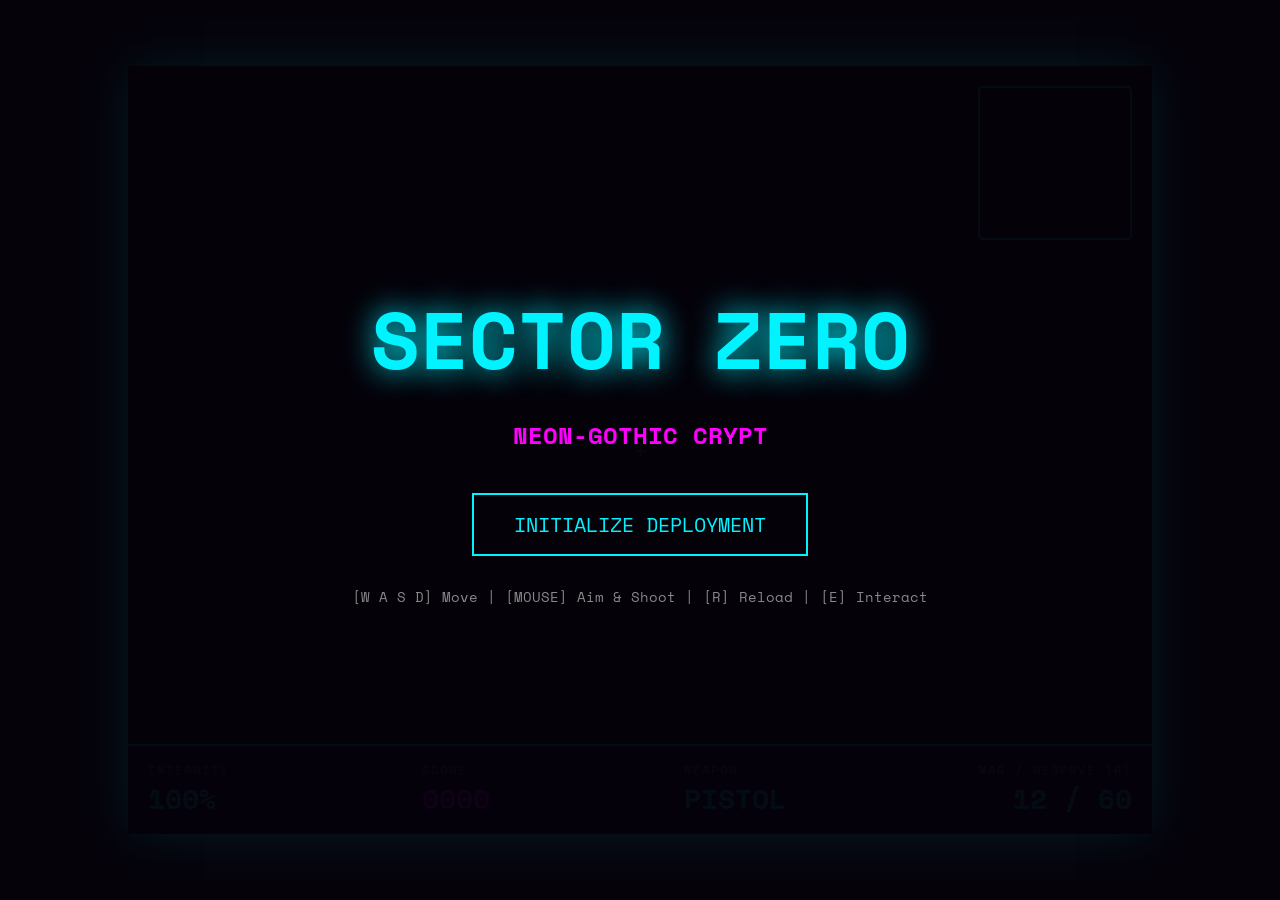
==== commit 1724c874: "Update index.html" ====
--- a/index.html
+++ b/index.html
@@ -3,503 +3,692 @@
 <head>
     <meta charset="UTF-8">
     <meta name="viewport" content="width=device-width, initial-scale=1.0">
-    <title>First Light — Global Portfolio</title>
-    <link rel="stylesheet" href="style.css">
+    <title>SECTOR ZERO - Neon Crypt</title>
+    <style>
+        /* =========================================================
+           CSS & UI STYLING
+           ========================================================= */
+        @import url('https://fonts.googleapis.com/css2?family=Space+Mono:ital,wght@0,400;0,700;1,400&display=swap');
+
+        :root {
+            --bg-color: #05020a;
+            --neon-cyan: #00f3ff;
+            --neon-magenta: #ff00ff;
+            --acid-green: #39ff14;
+            --blood-red: #ff2a2a;
+            --hud-dark: rgba(10, 5, 20, 0.9);
+        }
+
+        body {
+            margin: 0; padding: 0; background-color: var(--bg-color); color: #fff;
+            font-family: 'Space Mono', monospace; overflow: hidden;
+            display: flex; justify-content: center; align-items: center; height: 100vh;
+        }
+
+        #game-wrapper {
+            position: relative; width: 1024px; height: 768px;
+            box-shadow: 0 0 50px rgba(0, 243, 255, 0.1);
+            background: #000; overflow: hidden; cursor: crosshair;
+        }
+
+        /* The 3D Rendering Canvas */
+        #game-canvas { display: block; width: 100%; height: 100%; image-rendering: pixelated; }
+
+        /* CRT Scanline Overlay */
+        #game-wrapper::after {
+            content: ""; position: absolute; top: 0; left: 0; width: 100%; height: 100%;
+            background: linear-gradient(rgba(18, 16, 16, 0) 50%, rgba(0, 0, 0, 0.25) 50%), 
+                        linear-gradient(90deg, rgba(255, 0, 0, 0.03), rgba(0, 255, 0, 0.01), rgba(0, 0, 255, 0.03));
+            background-size: 100% 4px, 3px 100%; pointer-events: none; z-index: 100;
+        }
+
+        /* ── HUD ── */
+        #hud {
+            position: absolute; bottom: 0; left: 0; width: 100%; height: 90px;
+            background: var(--hud-dark); border-top: 2px solid var(--neon-cyan);
+            display: flex; justify-content: space-between; align-items: center;
+            padding: 0 20px; box-sizing: border-box; z-index: 50;
+        }
+
+        .hud-block { display: flex; flex-direction: column; }
+        .hud-label { font-size: 12px; color: #888; letter-spacing: 2px; }
+        .hud-value { font-size: 28px; font-weight: bold; color: var(--neon-cyan); }
+        .warn { color: var(--blood-red) !important; animation: pulse 1s infinite; }
+        @keyframes pulse { 50% { opacity: 0.5; } }
+
+        /* Minimap */
+        #minimap-container {
+            position: absolute; top: 20px; right: 20px; width: 150px; height: 150px;
+            border: 2px solid var(--neon-cyan); background: rgba(0,0,0,0.8);
+            border-radius: 5px; z-index: 50; overflow: hidden;
+        }
+        #minimap-canvas { width: 100%; height: 100%; image-rendering: pixelated; }
+
+        /* Chatter / Interaction Box */
+        #chatter-box {
+            position: absolute; bottom: 120px; left: 20px; width: 400px;
+            display: flex; flex-direction: column; gap: 5px; z-index: 50;
+        }
+        .chat-msg {
+            background: rgba(0, 243, 255, 0.1); border-left: 3px solid var(--neon-cyan);
+            padding: 5px 10px; font-size: 14px; text-shadow: 1px 1px 0 #000;
+            animation: slideIn 0.3s ease-out; opacity: 1; transition: opacity 1s;
+        }
+        .chat-sys { border-color: var(--acid-green); color: var(--acid-green); }
+        .chat-err { border-color: var(--blood-red); color: var(--blood-red); }
+        @keyframes slideIn { from { transform: translateX(-20px); opacity: 0; } to { transform: translateX(0); opacity: 1; } }
+
+        /* Interaction Tooltip */
+        #interact-tooltip {
+            position: absolute; top: 55%; left: 50%; transform: translate(-50%, -50%);
+            color: var(--acid-green); font-size: 18px; font-weight: bold;
+            text-shadow: 0 0 10px var(--acid-green); z-index: 50; display: none;
+        }
+
+        #crosshair {
+            position: absolute; top: 50%; left: 50%; transform: translate(-50%, -50%);
+            color: rgba(255,255,255,0.5); font-size: 24px; z-index: 40; pointer-events: none;
+        }
+
+        /* Screens */
+        .screen {
+            position: absolute; inset: 0; background: rgba(5,2,10,0.95);
+            display: flex; flex-direction: column; justify-content: center; align-items: center;
+            z-index: 200; text-align: center;
+        }
+        .hidden { display: none !important; }
+        h1 { font-size: 80px; margin: 0; color: var(--neon-cyan); text-shadow: 0 0 30px var(--neon-cyan); }
+        h2 { font-size: 24px; color: #ccc; margin-bottom: 40px; }
+        .btn {
+            background: transparent; border: 2px solid var(--neon-cyan); color: var(--neon-cyan);
+            padding: 15px 40px; font-size: 20px; font-family: 'Space Mono', monospace;
+            cursor: pointer; transition: all 0.2s; text-transform: uppercase;
+        }
+        .btn:hover { background: var(--neon-cyan); color: #000; box-shadow: 0 0 20px var(--neon-cyan); }
+
+        #boss-bar { position: absolute; top: 20px; left: 50%; transform: translateX(-50%); width: 400px; display: none; z-index: 50;}
+        #boss-bar-bg { width: 100%; height: 20px; border: 2px solid var(--blood-red); background: #111; }
+        #boss-bar-fill { width: 100%; height: 100%; background: var(--blood-red); transition: width 0.2s; }
+        #boss-name { color: var(--blood-red); font-weight: bold; margin-bottom: 5px; text-align: center;}
+        
+        #damage-flash { position: absolute; inset: 0; background: radial-gradient(circle, transparent 30%, rgba(255,0,0,0.6) 100%); opacity: 0; z-index: 90; pointer-events: none;}
+    </style>
 </head>
-<body class="locked">
-
-    <div id="security-gate" class="security-gate">
-        <div id="muzzle-flash" class="muzzle-flash"></div>
-        <div id="game-area" class="game-area"></div>
-
-        <div class="gate-content anim-up" id="gate-ui">
-            <div class="nav-badge" style="margin: 0 auto 1.5rem; border-color: var(--gold); color: var(--gold);">007</div>
-            <h2 class="section-title" style="font-size: 2.2rem; line-height: 1.2;">FIRST LIGHT PROTOCOL</h2>
-            <p class="timeline-subtitle" style="margin-bottom: 2rem; color: var(--red); font-size: 0.8rem;">⚠ WARNING: ROGUE AGENTS DETECTED</p>
+<body>
+
+<div id="game-wrapper">
+    <canvas id="game-canvas" width="1024" height="768"></canvas>
+    <div id="crosshair">+</div>
+    <div id="damage-flash"></div>
+
+    <div id="interact-tooltip">[E] OPEN DOOR</div>
+    <div id="chatter-box"></div>
+    
+    <div id="minimap-container"><canvas id="minimap-canvas" width="150" height="150"></canvas></div>
+    
+    <div id="boss-bar">
+        <div id="boss-name">⚠ THE WARDEN ⚠</div>
+        <div id="boss-bar-bg"><div id="boss-bar-fill"></div></div>
+    </div>
+
+    <div id="hud">
+        <div class="hud-block">
+            <span class="hud-label">INTEGRITY</span>
+            <span class="hud-value" id="ui-hp">100%</span>
+        </div>
+        <div class="hud-block">
+            <span class="hud-label">SCORE</span>
+            <span class="hud-value" style="color:var(--neon-magenta);" id="ui-score">0000</span>
+        </div>
+        <div class="hud-block">
+            <span class="hud-label">WEAPON</span>
+            <span class="hud-value" id="ui-wpn">PISTOL</span>
+        </div>
+        <div class="hud-block" style="text-align: right;">
+            <span class="hud-label">MAG / RESERVE [R]</span>
+            <span class="hud-value"><span id="ui-mag">12</span> / <span id="ui-ammo">60</span></span>
+        </div>
+    </div>
+
+    <div id="screen-title" class="screen">
+        <h1>SECTOR ZERO</h1>
+        <h2 style="color: var(--neon-magenta);">NEON-GOTHIC CRYPT</h2>
+        <button class="btn" id="btn-start">INITIALIZE DEPLOYMENT</button>
+        <p style="margin-top: 30px; color:#888; font-size:14px;">[W A S D] Move | [MOUSE] Aim & Shoot | [R] Reload | [E] Interact</p>
+    </div>
+
+    <div id="screen-gameover" class="screen hidden">
+        <h1 style="color: var(--blood-red); text-shadow: 0 0 30px var(--blood-red);">AGENT KIA</h1>
+        <h2>Vital Signs Critical. Mission Failed.</h2>
+        <button class="btn" id="btn-restart" style="border-color: var(--blood-red); color: var(--blood-red);">REDEPLOY (REGENERATE MAZE)</button>
+    </div>
+
+    <div id="screen-win" class="screen hidden">
+        <h1 style="color: var(--acid-green); text-shadow: 0 0 30px var(--acid-green);">SECTOR SECURED</h1>
+        <h2>The Warden has been neutralized.</h2>
+        <p>Final Score: <strong id="final-score" style="color:var(--neon-cyan); font-size:24px;">0</strong></p>
+        <button class="btn" id="btn-win-restart" style="border-color: var(--acid-green); color: var(--acid-green);">NEW MISSION</button>
+    </div>
+</div>
+
+<script>
+/** ============================================================================
+ * 1. CONFIG & GLOBAL VARIABLES
+ * ============================================================================ */
+const W = 1024, H = 768;
+const canvas = document.getElementById('game-canvas');
+const ctx = canvas.getContext('2d');
+const miniCanvas = document.getElementById('minimap-canvas');
+const mCtx = miniCanvas.getContext('2d');
+
+let actx; // Audio context
+let reqAnimFrame;
+let lastTime = 0;
+let gameState = 'TITLE'; // TITLE, PLAY, GAMEOVER, WIN
+
+// Inputs
+const keys = {};
+let mouse = { clicked: false, ready: true };
+
+// Game State
+let score = 0;
+let chatterQueue = [];
+let shakeTime = 0;
+
+// Render Globals
+const ZBuffer = new Float64Array(W);
+const spritesCache = {};
+
+// Colors
+const FOG_COLOR = '#0a0512';
+const CEIL_COLOR = '#140a1f';
+const FLOOR_COLOR = '#0d0d14';
+
+/** ============================================================================
+ * 2. PLAYER, WEAPONS & ENTITIES
+ * ============================================================================ */
+const player = {
+    x: 0, y: 0, dirX: -1, dirY: 0, planeX: 0, planeY: 0.66,
+    hp: 100, maxHp: 100,
+    mag: 12, maxMag: 12, ammo: 48,
+    shootCD: 0,
+    hasRedKey: false
+};
+
+const entities = [];
+const projectiles = [];
+const particles = [];
+const doors = [];
+
+/** ============================================================================
+ * 3. PROCEDURAL MAZE GENERATOR
+ * ============================================================================ */
+const MW = 40, MH = 40;
+let mapGrid = [];
+let seenGrid = [];
+
+function generateProceduralMaze() {
+    mapGrid = Array.from({length: MH}, () => Array(MW).fill(1));
+    seenGrid = Array.from({length: MH}, () => Array(MW).fill(false));
+    entities.length = 0; doors.length = 0;
+    
+    let rooms = [];
+    // 1. Generate Rooms
+    for(let i=0; i<20; i++) {
+        let rw = Math.floor(Math.random()*5 + 4);
+        let rh = Math.floor(Math.random()*5 + 4);
+        let rx = Math.floor(Math.random()*(MW-rw-2) + 1);
+        let ry = Math.floor(Math.random()*(MH-rh-2) + 1);
+        
+        // Avoid overlap
+        let overlap = false;
+        for(let rm of rooms) {
+            if(rx < rm.x+rm.w+2 && rx+rw+2 > rm.x && ry < rm.y+rm.h+2 && ry+rh+2 > rm.y) { overlap = true; break; }
+        }
+        if(!overlap) {
+            rooms.push({x:rx, y:ry, w:rw, h:rh, cx: Math.floor(rx+rw/2), cy: Math.floor(ry+rh/2)});
+            for(let y=ry; y<ry+rh; y++) {
+                for(let x=rx; x<rx+rw; x++) mapGrid[y][x] = 0;
+            }
+        }
+    }
+
+    // 2. Connect Rooms (Corridors)
+    for(let i=1; i<rooms.length; i++) {
+        let r1 = rooms[i-1], r2 = rooms[i];
+        let x = r1.cx, y = r1.cy;
+        while(x !== r2.cx) { mapGrid[y][x] = 0; x += Math.sign(r2.cx - x); }
+        while(y !== r2.cy) { mapGrid[y][x] = 0; y += Math.sign(r2.cy - y); }
+    }
+
+    // 3. Place Doors (Corridor bottlenecks)
+    for(let y=1; y<MH-1; y++) {
+        for(let x=1; x<MW-1; x++) {
+            if(mapGrid[y][x] === 0) {
+                let horiz = mapGrid[y][x-1]===1 && mapGrid[y][x+1]===1 && mapGrid[y-1][x]===0 && mapGrid[y+1][x]===0;
+                let vert = mapGrid[y-1][x]===1 && mapGrid[y+1][x]===1 && mapGrid[y][x-1]===0 && mapGrid[y][x+1]===0;
+                if((horiz || vert) && Math.random() < 0.2) {
+                    mapGrid[y][x] = 2; // Door
+                    doors.push({x: x, y: y, type: 'normal', state: 0, amt: 0, col: '#00f3ff'});
+                }
+            }
+        }
+    }
+
+    // 4. Set Spawns
+    player.x = rooms[0].cx + 0.5;
+    player.y = rooms[0].cy + 0.5;
+
+    // Boss in the last generated room
+    let bossRoom = rooms[rooms.length-1];
+    entities.push({type: 'BOSS', x: bossRoom.cx + 0.5, y: bossRoom.cy + 0.5, hp: 1000, max: 1000, spd: 0.008, dmg: 20, timer: 0, state: 'IDLE'});
+
+    // Place Red Key somewhere in middle rooms
+    let keyRoom = rooms[Math.floor(rooms.length / 2)];
+    entities.push({type: 'ITEM', item: 'REDKEY', x: keyRoom.cx + 0.5, y: keyRoom.cy + 0.5});
+
+    // Populate Enemies & Loot in other rooms/corridors
+    for(let i=1; i<rooms.length-1; i++) {
+        let rm = rooms[i];
+        if(Math.random() < 0.6) entities.push({type: 'ENEMY', kind: 'GUARD', x: rm.cx, y: rm.cy, hp: 50, spd: 0.012, dmg: 10, timer: 0, state: 'IDLE'});
+        if(Math.random() < 0.4) entities.push({type: 'ENEMY', kind: 'DEMON', x: rm.x+1, y: rm.y+1, hp: 120, spd: 0.02, dmg: 15, timer: 0, state: 'IDLE'});
+        if(Math.random() < 0.3) entities.push({type: 'ITEM', item: 'AMMO', x: rm.x+2, y: rm.y+2});
+    }
+}
+
+/** ============================================================================
+ * 4. SETUP & SPRITES
+ * ============================================================================ */
+function createSpr(w, h, renderFn) {
+    const c = document.createElement('canvas'); c.width = w; c.height = h;
+    renderFn(c.getContext('2d')); return c;
+}
+
+function initGraphics() {
+    spritesCache['GUARD'] = createSpr(64,64, c=>{ c.fillStyle='#555'; c.fillRect(16,20,32,30); c.fillStyle='#39ff14'; c.fillRect(24,8,16,16); });
+    spritesCache['DEMON'] = createSpr(64,64, c=>{ c.fillStyle='#800'; c.fillRect(10,24,44,40); c.fillStyle='#ff00ff'; c.beginPath(); c.arc(20,30,5,0,7); c.arc(44,30,5,0,7); c.fill(); });
+    spritesCache['BOSS']  = createSpr(128,128, c=>{ c.fillStyle='#222'; c.fillRect(20,20,88,88); c.fillStyle='#f00'; c.fillRect(30,40,68,15); c.fillStyle='#555'; c.fillRect(10,60,20,20); c.fillRect(98,60,20,20); });
+    spritesCache['AMMO']  = createSpr(32,32, c=>{ c.fillStyle='#333'; c.fillRect(4,10,24,20); c.fillStyle='#ff0'; c.fillRect(4,14,24,4); });
+    spritesCache['HP']    = createSpr(32,32, c=>{ c.fillStyle='#eee'; c.fillRect(4,10,24,20); c.fillStyle='#f00'; c.fillRect(14,12,4,16); c.fillRect(10,18,12,4); });
+    spritesCache['REDKEY']= createSpr(32,32, c=>{ c.fillStyle='#f00'; c.fillRect(8,8,16,16); c.fillStyle='#fff'; c.fillRect(8,12,16,4); });
+    spritesCache['PROJ']  = createSpr(16,16, c=>{ c.fillStyle='#0f0'; c.beginPath(); c.arc(8,8,8,0,7); c.fill(); });
+}
+
+function playTone(type) {
+    if(!actx) return;
+    const osc = actx.createOscillator(), g = actx.createGain();
+    osc.connect(g); g.connect(actx.destination);
+    const t = actx.currentTime;
+    if(type === 'shoot') { osc.type='square'; osc.frequency.setValueAtTime(200,t); osc.frequency.exponentialRampToValueAtTime(40,t+0.1); g.gain.setValueAtTime(0.2,t); g.gain.exponentialRampToValueAtTime(0.01,t+0.1); osc.start(t); osc.stop(t+0.1); }
+    if(type === 'reload') { osc.type='sine'; osc.frequency.setValueAtTime(300,t); osc.frequency.linearRampToValueAtTime(400,t+0.2); g.gain.setValueAtTime(0.2,t); g.gain.linearRampToValueAtTime(0.01,t+0.3); osc.start(t); osc.stop(t+0.3); }
+    if(type === 'hit') { osc.type='sawtooth'; osc.frequency.setValueAtTime(100,t); osc.frequency.exponentialRampToValueAtTime(20,t+0.2); g.gain.setValueAtTime(0.3,t); g.gain.exponentialRampToValueAtTime(0.01,t+0.2); osc.start(t); osc.stop(t+0.2); }
+    if(type === 'pickup') { osc.type='sine'; osc.frequency.setValueAtTime(600,t); osc.frequency.setValueAtTime(900,t+0.1); g.gain.setValueAtTime(0.1,t); g.gain.linearRampToValueAtTime(0.01,t+0.2); osc.start(t); osc.stop(t+0.2); }
+}
+
+/** ============================================================================
+ * 5. GAME LOOP & ENGINE
+ * ============================================================================ */
+function initGame() {
+    if(!actx) actx = new (window.AudioContext || window.webkitAudioContext)();
+    initGraphics();
+    
+    // Reset Stats
+    player.hp = 100; player.mag = 12; player.ammo = 60; player.hasRedKey = false;
+    score = 0; chatterQueue = [];
+    document.getElementById('boss-bar').style.display = 'none';
+    
+    generateProceduralMaze();
+    addChatter("CRYPT GENERATED. INFILTRATION COMMENCING.", "sys");
+    addChatter("HUNT THE WARDEN.", "sys");
+    
+    gameState = 'PLAY';
+    document.querySelectorAll('.screen').forEach(s => s.classList.add('hidden'));
+    canvas.requestPointerLock();
+    
+    lastTime = performance.now();
+    cancelAnimationFrame(reqAnimFrame);
+    gameLoop(lastTime);
+}
+
+function gameLoop(now) {
+    if(gameState !== 'PLAY') return;
+    let dt = (now - lastTime) / 1000;
+    lastTime = now;
+    if(dt > 0.1) dt = 0.1;
+
+    update(dt);
+    render();
+    
+    reqAnimFrame = requestAnimationFrame(gameLoop);
+}
+
+// ── UTILS ──
+function addChatter(msg, type='sys') {
+    const box = document.getElementById('chatter-box');
+    const el = document.createElement('div');
+    el.className = `chat-msg chat-${type}`;
+    el.innerText = msg;
+    box.appendChild(el);
+    setTimeout(() => { el.style.opacity = '0'; setTimeout(()=> el.remove(), 1000); }, 4000);
+}
+
+function mapCheck(x, y) {
+    if(x < 0 || x >= MW || y < 0 || y >= MH) return 1;
+    let dr = doors.find(d => d.x === Math.floor(x) && d.y === Math.floor(y));
+    if(dr && dr.amt > 0.8) return 0; // Open door is walkable
+    return mapGrid[Math.floor(y)][Math.floor(x)];
+}
+
+function takeDamage(amt) {
+    player.hp -= amt;
+    shakeTime = 0.3; playTone('hit');
+    const f = document.getElementById('damage-flash');
+    f.style.opacity = 1; setTimeout(() => f.style.opacity = 0, 200);
+    
+    if(player.hp <= 0) {
+        gameState = 'GAMEOVER'; document.exitPointerLock();
+        document.getElementById('screen-gameover').classList.remove('hidden');
+    }
+}
+
+// ── UPDATE PHYSICS & LOGIC ──
+function update(dt) {
+    if(shakeTime > 0) shakeTime -= dt;
+    if(player.shootCD > 0) player.shootCD -= dt;
+
+    // Movement
+    let ms = 4.0 * dt;
+    let dx=0, dy=0;
+    if(keys['w']) { dx += player.dirX * ms; dy += player.dirY * ms; }
+    if(keys['s']) { dx -= player.dirX * ms; dy -= player.dirY * ms; }
+    if(keys['d']) { dx += player.planeX * ms; dy += player.planeY * ms; }
+    if(keys['a']) { dx -= player.planeX * ms; dy -= player.planeY * ms; }
+    
+    if(mapCheck(player.x + dx*2.5, player.y) === 0) player.x += dx;
+    if(mapCheck(player.x, player.y + dy*2.5) === 0) player.y += dy;
+    
+    seenGrid[Math.floor(player.y)][Math.floor(player.x)] = true;
+
+    // Shooting
+    if(mouse.clicked && mouse.ready) {
+        mouse.ready = false;
+        if(player.mag > 0 && player.shootCD <= 0) {
+            player.mag--; player.shootCD = 0.3; playTone('shoot'); shakeTime = 0.1;
             
-            <div class="score-display">
-                Agents Eliminated: <span id="score" class="gold-text">0</span> / 7
-            </div>
-
-            <button class="btn btn-primary" id="start-game-btn">Engage Hostiles</button>
-        </div>
+            // Hitscan Ray
+            let hitE = null, minDist = Infinity;
+            for(let e of entities) {
+                if(e.type !== 'ENEMY' && e.type !== 'BOSS') continue;
+                let px = e.x - player.x, py = e.y - player.y, dist = Math.hypot(px,py);
+                let ang = Math.atan2(py, px) - Math.atan2(player.dirY, player.dirX);
+                while(ang > Math.PI) ang -= Math.PI*2; while(ang < -Math.PI) ang += Math.PI*2;
+                if(Math.abs(ang) < 0.15 && dist < minDist) { hitE = e; minDist = dist; }
+            }
+            if(hitE) {
+                hitE.hp -= 25; playTone('hit');
+                particles.push({x: hitE.x, y: hitE.y, life: 0.3});
+            }
+        } else if (player.mag <= 0) {
+            addChatter("*CLICK* Need to reload! [PRESS R]", "err");
+        }
+    }
+
+    // Reloading
+    if(keys['r'] && player.mag < player.maxMag && player.ammo > 0) {
+        keys['r'] = false; // Trigger once
+        playTone('reload'); addChatter("Reloading...", "sys");
+        setTimeout(() => {
+            let needed = player.maxMag - player.mag;
+            let taking = Math.min(needed, player.ammo);
+            player.mag += taking; player.ammo -= taking;
+        }, 500);
+    }
+
+    // Door Interaction Logic
+    let faceX = Math.floor(player.x + player.dirX * 1.0);
+    let faceY = Math.floor(player.y + player.dirY * 1.0);
+    let targetDoor = doors.find(d => d.x === faceX && d.y === faceY && d.state === 0);
+    
+    const tt = document.getElementById('interact-tooltip');
+    if(targetDoor) {
+        tt.style.display = 'block';
+        if(keys['e']) {
+            keys['e'] = false; // fire once
+            targetDoor.state = 1; addChatter("DOOR OPENED.", "sys");
+        }
+    } else {
+        tt.style.display = 'none';
+    }
+
+    // Process Door Animations
+    for(let d of doors) { if(d.state === 1 && d.amt < 1) d.amt += dt * 2; }
+
+    // Process Projectiles
+    for(let i=projectiles.length-1; i>=0; i--) {
+        let p = projectiles[i];
+        p.x += p.vx * dt * 20; p.y += p.vy * dt * 20;
+        if(mapCheck(p.x, p.y) !== 0) { projectiles.splice(i,1); continue; }
+        if(Math.hypot(p.x - player.x, p.y - player.y) < 0.4) { takeDamage(p.dmg); projectiles.splice(i,1); }
+    }
+
+    // Process Entities
+    let bossActive = false;
+    for(let i=entities.length-1; i>=0; i--) {
+        let e = entities[i];
+        let dist = Math.hypot(e.x - player.x, e.y - player.y);
         
-        <button onclick="winEntryGame()" style="position: absolute; bottom: 10px; right: 10px; background: transparent; border: none; color: var(--text-muted); opacity: 0.25; font-size: 10px; cursor: pointer; padding: 5px; z-index: 9999; font-family: monospace;">[ DEV OVERRIDE ]</button>
-    </div>
-
-    <div id="minigame-overlay" class="security-gate" style="display: none; z-index: 10000; flex-direction: column;">
-        <div id="minigame-area" class="game-area"></div>
-        <div id="minigame-ui" class="gate-content" style="display: none;"></div>
-        
-        <button class="btn btn-outline" id="abort-btn" onclick="abortGame()" style="position: absolute; bottom: 2rem; z-index: 10050; display: none;">Abort Mission</button>
-    </div>
-
-    <nav class="nav">
-        <div class="container nav-inner">
-            <a href="#" class="nav-logo">
-                <div class="nav-badge">01</div>
-                FIRST LIGHT
-            </a>
-            <ul class="nav-links">
-                <li><a href="#intel" class="active">Intel</a></li>
-                <li><a href="#simulations">Simulations</a></li>
-            </ul>
-        </div>
-    </nav>
-
-    <main>
-        <section id="intel" class="page-hero">
-            <div class="page-hero-grid"></div>
-            <div class="container">
-                <div class="page-tag anim-up d1">
-                    <div class="page-tag-line"></div>
-                    <div class="page-tag-text">MI6 Dossier Restricted</div>
-                </div>
-                <h1 class="page-title anim-up d2">Agent <strong>First Light</strong></h1>
-                <p class="page-subtitle anim-up d3">// Digital Systems Operative // Cyber-Intelligence Specialization</p>
-            </div>
-        </section>
-
-        <section id="simulations" class="section">
-            <div class="container">
-                <div class="section-label anim-up">004: Simulations</div>
-                <h2 class="section-title anim-up">Training Modules</h2>
-                <div class="divider anim-up"><div class="divider-line"></div><div class="divider-diamond"></div><div class="divider-line"></div></div>
-
-                <div style="display: grid; grid-template-columns: repeat(auto-fit, minmax(300px, 1fr)); gap: 2rem; margin-top: 2rem;">
-                    
-                    <div class="card anim-up">
-                        <span class="classified-badge">Lethal</span>
-                        <h3 style="margin-top: 1rem; margin-bottom: 0.5rem;">001: Marksmanship</h3>
-                        <p style="margin-bottom: 1.5rem; font-size: 0.9rem;">Live-fire exercise. Destroy 10 targets. Missing a target compromises the mission.</p>
-                        <button class="btn btn-outline" onclick="startShooter()">Initiate</button>
-                    </div>
-
-                    <div class="card anim-up">
-                        <span class="classified-badge">Combat</span>
-                        <h3 style="margin-top: 1rem; margin-bottom: 0.5rem;">002: Syndicate Boss</h3>
-                        <p style="margin-bottom: 1.5rem; font-size: 0.9rem;">Close quarters combat simulator. Evade enemy fire and neutralize the armored target.</p>
-                        <button class="btn btn-outline" onclick="startModuleTwo()">Initiate Combat</button>
-                    </div>
-
-                    <div class="card anim-up">
-                        <span class="classified-badge" style="color:var(--gold); border-color:var(--gold);">Classified</span>
-                        <h3 style="margin-top: 1rem; margin-bottom: 0.5rem; color:var(--gold);">003: Sector Zero</h3>
-                        <p style="margin-bottom: 1.5rem; font-size: 0.9rem;">2.5D FPS Maze Simulator. Infiltrate the crypt, locate keycards, and eliminate the Warden.</p>
-                        <button class="btn btn-primary" onclick="startSectorZero()">BREACH BUNKER</button>
-                    </div>
-
-                </div>
-            </div>
-        </section>
-    </main>
-
-    <script>
-        const muzzleFlash = document.getElementById('muzzle-flash');
-        const minigameOverlay = document.getElementById('minigame-overlay');
-        const minigameArea = document.getElementById('minigame-area');
-        const minigameUI = document.getElementById('minigame-ui');
-        const abortBtn = document.getElementById('abort-btn');
-        
-        let entryInterval;
-        let globalGameInterval;
-
-        // --- ENTRANCE GATE LOGIC ---
-        const startBtn = document.getElementById('start-game-btn');
-        const gateArea = document.getElementById('game-area');
-        const scoreDisplay = document.getElementById('score');
-        const gateUI = document.getElementById('gate-ui');
-        const gate = document.getElementById('security-gate');
-        let entryScore = 0;
-
-        gateArea.addEventListener('pointerdown', () => { muzzleFlash.classList.add('fire'); setTimeout(()=>muzzleFlash.classList.remove('fire'),50); });
-
-        startBtn.addEventListener('click', () => {
-            startBtn.style.display = 'none'; gateArea.classList.add('active'); 
-            spawnEntryNode(); entryInterval = setInterval(spawnEntryNode, 850); 
-        });
-
-        function spawnEntryNode() {
-            if (entryScore >= 7) return;
-            const node = document.createElement('div'); node.classList.add('target-node');
-            node.style.left = Math.floor(Math.random()*80)+10+'%'; node.style.top = Math.floor(Math.random()*80)+10+'%';
-            node.addEventListener('pointerdown', function(e) {
-                e.stopPropagation(); if(this.classList.contains('destroyed')) return;
-                this.classList.add('destroyed'); entryScore++; scoreDisplay.textContent = entryScore;
-                if (entryScore >= 7) winEntryGame();
-                setTimeout(() => this.remove(), 250);
-            });
-            gateArea.appendChild(node);
-            setTimeout(() => { if(!node.classList.contains('destroyed')){ node.remove(); } }, 3000);
-        }
-
-        function winEntryGame() {
-            clearInterval(entryInterval); gateArea.innerHTML = ''; gateArea.classList.remove('active');
-            gateUI.innerHTML = `<h2 class="section-title" style="color:var(--gold-light);">SECTOR CLEARED</h2>`;
-            setTimeout(() => { gate.classList.add('unlocked'); document.body.classList.remove('locked'); }, 1000); 
-        }
-
-        // --- GLOBAL ABORT (CLEANS ALL MODULES) ---
-        function abortGame() {
-            clearInterval(globalGameInterval);
-            if(szReqAnim) cancelAnimationFrame(szReqAnim); // Stop Sector Zero Loop
-            szCleanupEvents(); // Unbind keys/mouse
+        if(e.type === 'ITEM') {
+            if(dist < 0.5) {
+                playTone('pickup');
+                if(e.item === 'AMMO') { player.ammo += 12; addChatter("+12 AMMO", "sys"); score += 10; }
+                if(e.item === 'HP') { player.hp = Math.min(100, player.hp + 20); addChatter("+20 HEALTH", "sys"); score += 10;}
+                if(e.item === 'REDKEY') { player.hasRedKey = true; addChatter("WARDEN CRYPT KEY OBTAINED.", "sys"); score += 50;}
+                entities.splice(i, 1);
+            }
+        } 
+        else if (e.type === 'ENEMY' || e.type === 'BOSS') {
+            if(e.type === 'BOSS') bossActive = true;
             
-            minigameArea.innerHTML = '';
-            minigameUI.style.display = 'none';
-            abortBtn.style.display = 'none';
-            minigameOverlay.style.display = 'none';
-            minigameArea.classList.remove('active'); 
-            document.body.classList.remove('locked');
-            if(document.pointerLockElement) document.exitPointerLock();
-        }
-
-        function endMiniGame(messageHTML) {
-            clearInterval(globalGameInterval);
-            if(szReqAnim) cancelAnimationFrame(szReqAnim);
-            szCleanupEvents();
-
-            minigameArea.innerHTML = '';
-            abortBtn.style.display = 'none';
-            minigameArea.classList.remove('active'); 
+            // Wake up
+            if(e.state === 'IDLE' && dist < 12) e.state = 'CHASE';
             
-            minigameUI.style.display = 'block';
-            minigameUI.innerHTML = messageHTML + `<br><button class="btn btn-outline" style="position:relative; z-index:10100;" onclick="abortGame()">Return to Portfolio</button>`;
-            if(document.pointerLockElement) document.exitPointerLock();
-        }
-
-        // --- MODULE 001 ---
-        function startShooter() {
-            document.body.classList.add('locked'); minigameOverlay.style.display = 'flex';
-            minigameUI.style.display = 'none'; minigameArea.classList.add('active'); abortBtn.style.display = 'block';
-            minigameArea.innerHTML = `<div style="position:absolute; top:20px; left:20px; color:white; z-index:100; font-family:monospace; font-size:20px;">SHOOT THE TARGETS</div>`;
-            let targets = 0;
-            globalGameInterval = setInterval(() => {
-                if(targets >= 10) return endMiniGame(`<h2 class="section-title" style="color: var(--gold-light);">ASSIGNMENT CLEARED</h2>`);
-                const node = document.createElement('div'); node.classList.add('target-node');
-                node.style.left = Math.floor(Math.random()*80)+10+'%'; node.style.top = Math.floor(Math.random()*80)+10+'%';
-                node.addEventListener('pointerdown', function() { this.remove(); targets++; });
-                minigameArea.appendChild(node);
-                setTimeout(() => { if(node.parentNode) endMiniGame(`<h2 class="section-title" style="color: var(--red);">MISSION FAILED</h2>`); }, 1500);
-            }, 1000);
-        }
-
-        // --- MODULE 002 (Old Boss Placeholder) ---
-        function startModuleTwo() {
-            document.body.classList.add('locked'); minigameOverlay.style.display = 'flex';
-            minigameArea.classList.add('active'); abortBtn.style.display = 'block';
-            minigameArea.innerHTML = `<div style="display:flex; height:100%; align-items:center; justify-content:center; color:white; font-family:monospace; font-size:20px;">SYSTEM OVERRIDDEN. PLEASE USE SECTOR ZERO.</div>`;
-        }
-
-
-        // =========================================================================
-        // === MODULE 003: SECTOR ZERO (DDA RAYCASTER ENGINE) ======================
-        // =========================================================================
-        
-        let szReqAnim;
-        let actx; // Audio context
-        let szKeys = {};
-        
-        // Globals for Engine
-        const S_W = 640, S_H = 480;
-        let szCtx, szMiniCtx;
-        let ZBuffer = new Float64Array(S_W);
-        let spritesCache = {};
-        
-        let szMap = [], szSeen = [];
-        const MSZ = 24;
-        
-        // Map Legend: 1:Wall, .:Floor, @:Spawn
-        // Doors: r,g,b,y | Keys: R,G,B,Y | Weapons: p,s,c | Ammo: a,A,S | Health/Arm: +, *
-        // Enemies: E(Guard), D(Demon), L(Elite), W(Boss) | X:Exit
-        const rawMap = [
-            "111111111111111111111111",
-            "1@..p..11..aA.1..A.....1",
-            "1......11.11..1.*+.....1",
-            "1...E..11.1E.b..s......y",
-            "1......11.1a1.1........1",
-            "111111111.111.1111...1111",
-            "1..a....r....*..1...A..1",
-            "1.a1....111111111...A..1",
-            "1..R....1...A..A...W...1",
-            "1.......1...+......X...1",
-            "111111111111111111111111"
-        ];
-
-        let szPlayer, szEntities, szProjectiles, szParticles, szDoors;
-
-        function szInitAudio() { if(!actx) actx = new (window.AudioContext || window.webkitAudioContext)(); }
-        function szPlaySnd(type) {
-            if(!actx) return;
-            const osc = actx.createOscillator(), gain = actx.createGain();
-            osc.connect(gain); gain.connect(actx.destination);
-            const t = actx.currentTime;
-            
-            if(type === 'shoot') { osc.type='square'; osc.frequency.setValueAtTime(150,t); osc.frequency.exponentialRampToValueAtTime(40,t+0.1); gain.gain.setValueAtTime(0.3,t); gain.gain.exponentialRampToValueAtTime(0.01,t+0.1); osc.start(t); osc.stop(t+0.1); }
-            else if(type === 'hit') { osc.type='sine'; osc.frequency.setValueAtTime(200,t); osc.frequency.exponentialRampToValueAtTime(50,t+0.15); gain.gain.setValueAtTime(0.4,t); gain.gain.linearRampToValueAtTime(0,t+0.15); osc.start(t); osc.stop(t+0.15); }
-            else if(type === 'pickup') { osc.type='sine'; osc.frequency.setValueAtTime(600,t); osc.frequency.setValueAtTime(800,t+0.1); gain.gain.setValueAtTime(0.2,t); gain.gain.linearRampToValueAtTime(0,t+0.2); osc.start(t); osc.stop(t+0.2); }
-        }
-
-        // Gen Canvas Sprite
-        function mkSpr(w, h, drawFn) { const c = document.createElement('canvas'); c.width=w; c.height=h; drawFn(c.getContext('2d')); return c; }
-
-        function szLoadLevel() {
-            szMap = []; szSeen = []; szEntities = []; szProjectiles = []; szParticles = []; szDoors = [];
-            szPlayer = { x:2, y:2, dirX:-1, dirY:0, planeX:0, planeY:0.66, hp:100, max:100, armor:0, bul:50, shl:0, keys:{r:0,g:0,b:0,y:0}, wpn:1, hasW:{1:1,2:0,3:0}, cd:0 };
-            
-            // Build Sprites
-            spritesCache['E'] = mkSpr(64,64, c=>{ c.fillStyle='#8B4513'; c.fillRect(16,20,32,30); c.fillStyle='#FFD700'; c.fillRect(24,8,16,16); }); // Guard
-            spritesCache['D'] = mkSpr(64,64, c=>{ c.fillStyle='#8b0000'; c.fillRect(10,24,44,40); c.fillStyle='#ffaa00'; c.fillRect(20,30,8,8); c.fillRect(36,30,8,8); }); // Demon
-            spritesCache['W'] = mkSpr(64,64, c=>{ c.fillStyle='#333'; c.fillRect(5,5,54,54); c.fillStyle='#f00'; c.fillRect(10,20,44,8); }); // Boss
-            spritesCache['a'] = mkSpr(32,32, c=>{ c.fillStyle='#8B4513'; c.fillRect(6,16,20,16); }); // Ammo
-            spritesCache['R'] = mkSpr(32,32, c=>{ c.fillStyle='#f33'; c.fillRect(8,12,16,20); }); // Red Key
-            spritesCache['X'] = mkSpr(64,64, c=>{ c.fillStyle='#fff'; c.fillRect(10,10,44,44); c.fillStyle='#000'; c.fillRect(20,20,24,24); }); // Exit
-
-            // Parse Map
-            for(let i=0; i<MSZ; i++) {
-                szMap[i] = new Array(MSZ).fill(0); szSeen[i] = new Array(MSZ).fill(false);
-                if(i >= rawMap.length) continue;
-                for(let j=0; j<rawMap[i].length; j++) {
-                    let char = rawMap[i][j];
-                    if(char === '1') szMap[i][j] = 1;
-                    else if(char === '@') { szPlayer.x = j+0.5; szPlayer.y = i+0.5; }
-                    else if(['r','g','b','y'].includes(char)) { szMap[i][j] = 2; szDoors.push({x:j, y:i, col:char, state:0, amt:0}); }
-                    else if(char !== '.') {
-                        let hp=0, speed=0, dmg=0, type='ITEM', spr=char;
-                        if(['E','D','L','W'].includes(char)) type = char==='W'?'BOSS':'ENEMY';
-                        if(char==='E'){hp=50; speed=0.01; dmg=10;} if(char==='D'){hp=120; speed=0.015; dmg=20;} if(char==='W'){hp=800; speed=0.005; dmg=20;}
-                        szEntities.push({type:type, spr:spr, x:j+0.5, y:i+0.5, hp:hp, max:hp, spd:speed, dmg:dmg, timer:0, state:'IDLE'});
+            if(e.state === 'CHASE') {
+                let ang = Math.atan2(player.y - e.y, player.x - e.x);
+                if(dist > 2) { e.x += Math.cos(ang) * e.spd * dt * 60; e.y += Math.sin(ang) * e.spd * dt * 60; }
+                
+                e.timer -= dt;
+                if(e.timer <= 0) {
+                    e.timer = e.type==='BOSS' ? (e.hp < 500 ? 0.8 : 1.5) : 2.0; // Boss shoots faster at half HP
+                    projectiles.push({x: e.x, y: e.y, vx: Math.cos(ang)*0.2, vy: Math.sin(ang)*0.2, dmg: e.dmg});
+                    if(e.type==='BOSS' && e.hp < 500) {
+                        projectiles.push({x: e.x, y: e.y, vx: Math.cos(ang+0.2)*0.2, vy: Math.sin(ang+0.2)*0.2, dmg: e.dmg});
+                        projectiles.push({x: e.x, y: e.y, vx: Math.cos(ang-0.2)*0.2, vy: Math.sin(ang-0.2)*0.2, dmg: e.dmg});
                     }
                 }
             }
-        }
-
-        // Input Bindings
-        function szKeyDown(e) { szKeys[e.code] = true; if(['Digit1','Digit2','Digit3'].includes(e.code)) szPlayer.wpn = parseInt(e.key); if(e.code==='KeyE') szInteract(); if(e.code==='Escape' && document.pointerLockElement) document.exitPointerLock(); }
-        function szKeyUp(e) { szKeys[e.code] = false; }
-        function szMouse(e) { 
-            if(document.pointerLockElement === document.getElementById('sz-canvas')) {
-                let r = -e.movementX * 0.002, odX = szPlayer.dirX, opX = szPlayer.planeX;
-                szPlayer.dirX = szPlayer.dirX*Math.cos(r) - szPlayer.dirY*Math.sin(r); szPlayer.dirY = odX*Math.sin(r) + szPlayer.dirY*Math.cos(r);
-                szPlayer.planeX = szPlayer.planeX*Math.cos(r) - szPlayer.planeY*Math.sin(r); szPlayer.planeY = opX*Math.sin(r) + szPlayer.planeY*Math.cos(r);
-            }
-        }
-        function szClick() { if(document.pointerLockElement) szShoot(); else document.getElementById('sz-canvas').requestPointerLock(); }
-
-        function szCleanupEvents() {
-            window.removeEventListener('keydown', szKeyDown); window.removeEventListener('keyup', szKeyUp);
-            window.removeEventListener('mousemove', szMouse); window.removeEventListener('mousedown', szClick);
-            szKeys = {};
-        }
-
-        // Setup DOM
-        function startSectorZero() {
-            szInitAudio();
-            document.body.classList.add('locked'); minigameOverlay.style.display = 'flex';
-            minigameUI.style.display = 'none'; minigameArea.classList.add('active'); abortBtn.style.display = 'block';
+
+            // Death
+            if(e.hp <= 0) {
+                if(e.type === 'BOSS') {
+                    score += 5000;
+                    gameState = 'WIN'; document.exitPointerLock();
+                    document.getElementById('final-score').innerText = score;
+                    document.getElementById('screen-win').classList.remove('hidden');
+                } else {
+                    score += 100; addChatter("Hostile Neutralized.", "sys");
+                    if(Math.random() < 0.4) entities.push({type: 'ITEM', item: 'AMMO', x: e.x, y: e.y});
+                    else if(Math.random() < 0.2) entities.push({type: 'ITEM', item: 'HP', x: e.x, y: e.y});
+                }
+                entities.splice(i, 1);
+            }
+        }
+    }
+
+    // Process Particles
+    for(let i=particles.length-1; i>=0; i--) { particles[i].life -= dt; if(particles[i].life<=0) particles.splice(i,1); }
+
+    // Update HUD
+    document.getElementById('ui-hp').innerText = player.hp + "%";
+    document.getElementById('ui-hp').className = player.hp <= 30 ? "hud-value warn" : "hud-value";
+    document.getElementById('ui-mag').innerText = player.mag;
+    document.getElementById('ui-ammo').innerText = player.ammo;
+    document.getElementById('ui-score').innerText = score.toString().padStart(4, '0');
+    
+    const bBar = document.getElementById('boss-bar');
+    if(bossActive) {
+        bBar.style.display = 'block';
+        let b = entities.find(e=>e.type==='BOSS');
+        if(b) document.getElementById('boss-bar-fill').style.width = (b.hp / b.max * 100) + '%';
+    } else {
+        bBar.style.display = 'none';
+    }
+}
+
+// ── RENDER ENGINE ──
+function render() {
+    // Ceil & Floor
+    ctx.fillStyle = CEIL_COLOR; ctx.fillRect(0, 0, W, H/2);
+    ctx.fillStyle = FLOOR_COLOR; ctx.fillRect(0, H/2, W, H/2);
+
+    ctx.save();
+    if(shakeTime > 0) ctx.translate((Math.random()-0.5)*15, (Math.random()-0.5)*15);
+
+    // DDA Raycasting
+    for(let x=0; x<W; x+=2) { // 2px strips
+        let camX = 2 * x / W - 1;
+        let rDx = player.dirX + player.planeX * camX;
+        let rDy = player.dirY + player.planeY * camX;
+        
+        let mapX = Math.floor(player.x), mapY = Math.floor(player.y);
+        let dDistX = Math.abs(1/rDx), dDistY = Math.abs(1/rDy);
+        let sDistX, sDistY, stepX, stepY, hit=0, side, wallCol = '#333';
+
+        if(rDx < 0) { stepX = -1; sDistX = (player.x - mapX) * dDistX; } else { stepX = 1; sDistX = (mapX + 1.0 - player.x) * dDistX; }
+        if(rDy < 0) { stepY = -1; sDistY = (player.y - mapY) * dDistY; } else { stepY = 1; sDistY = (mapY + 1.0 - player.y) * dDistY; }
+
+        while(hit === 0) {
+            if(sDistX < sDistY) { sDistX += dDistX; mapX += stepX; side = 0; } else { sDistY += dDistY; mapY += stepY; side = 1; }
+            if(mapX<0 || mapX>=MW || mapY<0 || mapY>=MH) break;
             
-            minigameArea.innerHTML = `
-                <div style="display:flex; flex-direction:column; align-items:center; justify-content:center; height:100vh;">
-                    <div id="sz-container">
-                        <canvas id="sz-canvas" width="640" height="480"></canvas>
-                        <div id="sz-vignette"></div><div id="sz-msg"></div><div id="sz-crosshair"></div>
-                        <div id="sz-guide">W A S D - Move<br>MOUSE - Look<br>L-CLICK - Fire<br>E - Doors</div>
-                        <div id="sz-keys"><div id="k-r" class="sz-keycard sz-key-r"></div><div id="k-g" class="sz-keycard sz-key-g"></div><div id="k-b" class="sz-keycard sz-key-b"></div><div id="k-y" class="sz-keycard sz-key-y"></div></div>
-                        <div id="sz-boss-ui"><div id="sz-boss-name">⚠ THE WARDEN ⚠</div><div id="sz-boss-bar-bg"><div id="sz-boss-bar-fill"></div></div></div>
-                        <div id="sz-hud">
-                            <div class="sz-panel"><div class="sz-text">HP: <span id="sz-hp" class="sz-val">100</span>%</div><div class="sz-text">ARM: <span id="sz-arm" class="sz-val">0</span>%</div></div>
-                            <div class="sz-panel" style="align-items:center;"><div id="sz-wpn" class="sz-text" style="color:#33ffff;">PISTOL</div></div>
-                            <div class="sz-panel"><div class="sz-text">BUL: <span id="sz-bul" class="sz-val">50</span></div><div class="sz-text">SHL: <span id="sz-shl" class="sz-val">0</span></div></div>
-                        </div>
-                        <canvas id="sz-minimap" width="80" height="80"></canvas>
-                    </div>
-                </div>`;
+            let block = mapGrid[mapY][mapX];
+            if(block > 0) {
+                if(block === 2) {
+                    let d = doors.find(dr => dr.x===mapX && dr.y===mapY);
+                    if(d && d.amt > 0.8) continue; 
+                    wallCol = '#00f3ff'; // Door color
+                } else {
+                    wallCol = side === 1 ? '#180a2b' : '#230f3d'; // Gothic Purples
+                }
+                hit = 1;
+            }
+        }
+
+        let pDist = side === 0 ? (sDistX - dDistX) : (sDistY - dDistY);
+        ZBuffer[x] = pDist; ZBuffer[x+1] = pDist; // Store depth
+        let lineH = Math.floor(H / pDist);
+
+        // Calculate Distance Fog
+        let fogRatio = Math.max(0, Math.min(1, pDist / 12.0)); // Fade to fog color beyond 12 tiles
+        
+        ctx.fillStyle = wallCol;
+        ctx.fillRect(x, Math.max(0, H/2 - lineH/2), 2, lineH);
+        
+        // Draw Fog Stripe overlay
+        if(fogRatio > 0) {
+            ctx.fillStyle = `rgba(10, 5, 18, ${fogRatio})`;
+            ctx.fillRect(x, Math.max(0, H/2 - lineH/2), 2, lineH);
+        }
+    }
+
+    // Render Sprites (Sort by distance)
+    let sprs = [...entities, ...projectiles, ...particles].map(e => {
+        e.dist = Math.pow(player.x - e.x, 2) + Math.pow(player.y - e.y, 2); return e;
+    }).sort((a,b) => b.dist - a.dist);
+
+    for(let s of sprs) {
+        let sx = s.x - player.x, sy = s.y - player.y;
+        let inv = 1.0 / (player.planeX * player.dirY - player.dirX * player.planeY);
+        let tx = inv * (player.dirY * sx - player.dirX * sy);
+        let ty = inv * (-player.planeY * sx + player.planeX * sy);
+        
+        if(ty > 0) {
+            let scX = Math.floor((W/2) * (1 + tx/ty));
+            let sH = Math.abs(Math.floor(H/ty)), sW = sH; // Square sprites
+            let drawY = Math.floor(H/2 - sH/2), drawX = Math.floor(scX - sW/2);
             
-            szCtx = document.getElementById('sz-canvas').getContext('2d');
-            szMiniCtx = document.getElementById('sz-minimap').getContext('2d');
-            
-            window.addEventListener('keydown', szKeyDown); window.addEventListener('keyup', szKeyUp);
-            window.addEventListener('mousemove', szMouse); document.getElementById('sz-canvas').addEventListener('mousedown', szClick);
-            
-            szLoadLevel();
-            document.getElementById('sz-canvas').requestPointerLock();
-            
-            let lastT = performance.now();
-            function szLoop(now) {
-                let dt = (now - lastT)/1000; lastT = now;
-                if(dt > 0.1) dt = 0.1; // Cap delta
-                szUpdate(dt); szRender();
-                szReqAnim = requestAnimationFrame(szLoop);
-            }
-            szReqAnim = requestAnimationFrame(szLoop);
-        }
-
-        // --- ENGINE LOGIC ---
-        let szMsgT = 0, szShake = 0;
-        function szShowMsg(txt) { document.getElementById('sz-msg').innerText=txt; document.getElementById('sz-msg').style.opacity=1; szMsgT=2; }
-
-        function szInteract() {
-            let cx=Math.floor(szPlayer.x+szPlayer.dirX), cy=Math.floor(szPlayer.y+szPlayer.dirY);
-            let d=szDoors.find(dr=>dr.x===cx&&dr.y===cy);
-            if(d && d.state===0) { if(szPlayer.keys[d.col]) d.state=1; else szShowMsg(`REQUIRES ${d.col.toUpperCase()} KEYCARD`); }
-        }
-
-        function szMapCheck(x,y) {
-            if(x<0||x>=MSZ||y<0||y>=MSZ) return 1;
-            let d=szDoors.find(dr=>dr.x===Math.floor(x)&&dr.y===Math.floor(y));
-            if(d && d.amt>0.8) return 0; // Open door
-            return szMap[Math.floor(y)][Math.floor(x)];
-        }
-
-        function szDamage(amt) {
-            szPlayer.hp -= amt; szShake = 0.2; szPlaySnd('hit');
-            document.getElementById('sz-vignette').style.opacity=1; setTimeout(()=>document.getElementById('sz-vignette').style.opacity=0, 300);
-            if(szPlayer.hp<=0) endMiniGame(`<h2 class="section-title" style="color:var(--red);">AGENT KIA</h2><p class="timeline-subtitle">Sector Zero Breach Failed.</p>`);
-        }
-
-        function szShoot() {
-            if(szPlayer.cd > 0 || szPlayer.bul <= 0) return;
-            szPlayer.bul--; szPlayer.cd = 0.4; szPlaySnd('shoot'); szShake=0.1;
-            // Hitscan
-            let hitE=null, mD=Infinity;
-            szEntities.forEach(e=>{
-                if(e.type!=='ENEMY'&&e.type!=='BOSS') return;
-                let dx=e.x-szPlayer.x, dy=e.y-szPlayer.y, dist=Math.hypot(dx,dy);
-                let ang = Math.atan2(dy,dx) - Math.atan2(szPlayer.dirY, szPlayer.dirX);
-                while(ang>Math.PI) ang-=2*Math.PI; while(ang<-Math.PI) ang+=2*Math.PI;
-                if(Math.abs(ang)<0.15 && dist<mD) { hitE=e; mD=dist; }
-            });
-            if(hitE) { hitE.hp -= 15; szPlaySnd('hit'); if(hitE.hp<=0) hitE.type='DEAD'; }
-        }
-
-        function szUpdate(dt) {
-            if(szMsgT>0) { szMsgT-=dt; if(szMsgT<=0) document.getElementById('sz-msg').style.opacity=0; }
-            if(szShake>0) szShake-=dt; if(szPlayer.cd>0) szPlayer.cd-=dt;
-
-            // Move
-            let ms = 3.0*dt, dx=0, dy=0;
-            if(szKeys['KeyW']) {dx+=szPlayer.dirX*ms; dy+=szPlayer.dirY*ms;} if(szKeys['KeyS']) {dx-=szPlayer.dirX*ms; dy-=szPlayer.dirY*ms;}
-            if(szKeys['KeyD']) {dx+=szPlayer.planeX*ms; dy+=szPlayer.planeY*ms;} if(szKeys['KeyA']) {dx-=szPlayer.planeX*ms; dy-=szPlayer.planeY*ms;}
-            if(szMapCheck(szPlayer.x+dx*2.5, szPlayer.y)===0) szPlayer.x+=dx;
-            if(szMapCheck(szPlayer.x, szPlayer.y+dy*2.5)===0) szPlayer.y+=dy;
-            szSeen[Math.floor(szPlayer.y)][Math.floor(szPlayer.x)] = true;
-
-            // Doors
-            szDoors.forEach(d=>{ if(d.state===1 && d.amt<1) d.amt+=dt*2; });
-
-            // Projs
-            for(let i=szProjectiles.length-1; i>=0; i--) {
-                let p=szProjectiles[i]; p.x+=p.vx*dt*30; p.y+=p.vy*dt*30;
-                if(szMapCheck(p.x,p.y)!==0) { szProjectiles.splice(i,1); continue; }
-                if(Math.hypot(p.x-szPlayer.x, p.y-szPlayer.y)<0.4) { szDamage(p.dmg); szProjectiles.splice(i,1); }
-            }
-
-            // Entities
-            let bossAct = false;
-            for(let i=szEntities.length-1; i>=0; i--) {
-                let e=szEntities[i]; if(e.type==='DEAD') { szEntities.splice(i,1); continue; }
-                let d = Math.hypot(e.x-szPlayer.x, e.y-szPlayer.y);
-                if(e.type==='ITEM' || e.type==='X') {
-                    if(d<0.5) {
-                        szPlaySnd('pickup');
-                        if(e.spr==='a') { szPlayer.bul+=10; szShowMsg('+10 BULLETS'); }
-                        else if(['R','G','B','Y'].includes(e.spr)) { let k=e.spr.toLowerCase(); szPlayer.keys[k]=1; document.getElementById('k-'+k).classList.add('sz-has-key'); szShowMsg(`${e.spr} KEY ACQUIRED`); }
-                        else if(e.spr==='X') endMiniGame(`<h2 class="section-title" style="color:var(--gold-light);">SECTOR ZERO CLEARED</h2><p class="timeline-subtitle">Warden Defeated. Protocol Complete.</p>`);
-                        szEntities.splice(i,1);
-                    }
-                } else if(e.type==='ENEMY'||e.type==='BOSS') {
-                    if(e.type==='BOSS') bossAct = true;
-                    if(e.state==='IDLE' && d<10) e.state='CHASE';
-                    if(e.state==='CHASE') {
-                        let ang=Math.atan2(szPlayer.y-e.y, szPlayer.x-e.x);
-                        if(d>3) { e.x+=Math.cos(ang)*e.spd*dt*60; e.y+=Math.sin(ang)*e.spd*dt*60; }
-                        e.timer-=dt;
-                        if(e.timer<=0) {
-                            e.timer = e.type==='BOSS' ? 1.0 : 2.5;
-                            szProjectiles.push({x:e.x, y:e.y, vx:Math.cos(ang)*0.1, vy:Math.sin(ang)*0.1, dmg:e.dmg});
-                            if(e.type==='BOSS' && e.hp<400) { szProjectiles.push({x:e.x,y:e.y,vx:Math.cos(ang+0.2)*0.1,vy:Math.sin(ang+0.2)*0.1,dmg:e.dmg}); }
-                        }
-                    }
-                    if(e.hp<=0) { 
-                        if(e.type==='BOSS') { szEntities.push({type:'X', spr:'X', x:e.x, y:e.y}); bossAct=false; }
-                        e.type='DEAD'; 
-                    }
+            // Basic Frustum & Occlusion cull
+            if(drawX < W && drawX+sW > 0 && ty < ZBuffer[Math.max(0, Math.min(W-1, scX))]) {
+                if(s.life !== undefined) { // Particles (Blood/Impact)
+                    ctx.fillStyle = '#f00'; ctx.globalAlpha = s.life/0.3;
+                    ctx.fillRect(drawX+sW/2, drawY+sH/2, 10, 10); ctx.globalAlpha = 1;
                 }
-            }
-
-            // UI
-            document.getElementById('sz-hp').innerText = szPlayer.hp; document.getElementById('sz-bul').innerText = szPlayer.bul;
-            let bui = document.getElementById('sz-boss-ui');
-            if(bossAct) { bui.style.display='block'; let b=szEntities.find(e=>e.type==='BOSS'); if(b) document.getElementById('sz-boss-bar-fill').style.width=(b.hp/b.max*100)+'%'; }
-            else bui.style.display='none';
-        }
-
-        function szRender() {
-            szCtx.fillStyle = '#1a1a2e'; szCtx.fillRect(0,0,S_W,S_H/2); szCtx.fillStyle = '#2a2a2a'; szCtx.fillRect(0,S_H/2,S_W,S_H/2);
-            szCtx.save(); if(szShake>0) szCtx.translate((Math.random()-.5)*10, (Math.random()-.5)*10);
-
-            // 1. Raycast Walls
-            for(let x=0; x<S_W; x+=2) { // Render in 2px strips for performance
-                let cX = 2*x/S_W - 1, rDX = szPlayer.dirX + szPlayer.planeX*cX, rDY = szPlayer.dirY + szPlayer.planeY*cX;
-                let mX = Math.floor(szPlayer.x), mY = Math.floor(szPlayer.y);
-                let dDX = Math.abs(1/rDX), dDY = Math.abs(1/rDY);
-                let sDX, sDY, sX, sY, hit=0, side, isD=0, col='#444';
-                
-                if(rDX<0){sX=-1; sDX=(szPlayer.x-mX)*dDX;} else{sX=1; sDX=(mX+1-szPlayer.x)*dDX;}
-                if(rDY<0){sY=-1; sDY=(szPlayer.y-mY)*dDY;} else{sY=1; sDY=(mY+1-szPlayer.y)*dDY;}
-
-                while(hit===0) {
-                    if(sDX<sDY){sDX+=dDX; mX+=sX; side=0;} else{sDY+=dDY; mY+=sY; side=1;}
-                    if(mX<0||mX>=MSZ||mY<0||mY>=MSZ) break;
-                    let v = szMap[mY][mX];
-                    if(v>0) {
-                        if(v===2) { let d=szDoors.find(dr=>dr.x===mX&&dr.y===mY); if(d&&d.amt>0.8) continue; isD=1; if(d)col=d.col==='r'?'#800':d.col==='g'?'#080':d.col==='b'?'#008':'#880'; }
-                        else col = side===1 ? '#3a3a3a' : '#4a4a4a';
-                        hit = 1;
-                    }
+                else if(s.dmg && !s.type) { // Projectile
+                    ctx.drawImage(spritesCache['PROJ'], drawX+sW/2-10, drawY+sH/2-10, 20, 20);
+                } 
+                else { // Entities
+                    let img = spritesCache[s.kind || s.item || s.type];
+                    if(img) ctx.drawImage(img, drawX, drawY, sW, sH);
+                    else { ctx.fillStyle='#fff'; ctx.fillRect(drawX, drawY, sW, sH); }
                 }
-                let pD = side===0 ? (sDX-dDX) : (sDY-dDY);
-                ZBuffer[x] = pD; ZBuffer[x+1] = pD;
-                let h = Math.floor(S_H/pD);
-                szCtx.fillStyle = col; szCtx.fillRect(x, S_H/2 - h/2, 2, h);
-            }
-
-            // 2. Sprites & Projs (Sort & Draw)
-            let sprs = [...szEntities, ...szProjectiles].map(e=>{ e.dist = Math.pow(szPlayer.x-e.x,2)+Math.pow(szPlayer.y-e.y,2); return e; }).sort((a,b)=>b.dist-a.dist);
-            sprs.forEach(s => {
-                let sx = s.x - szPlayer.x, sy = s.y - szPlayer.y;
-                let inv = 1.0/(szPlayer.planeX*szPlayer.dirY - szPlayer.dirX*szPlayer.planeY);
-                let tx = inv*(szPlayer.dirY*sx - szPlayer.dirX*sy), ty = inv*(-szPlayer.planeY*sx + szPlayer.planeX*sy);
-                if(ty > 0) {
-                    let scX = Math.floor((S_W/2)*(1 + tx/ty));
-                    let h = Math.abs(Math.floor(S_H/ty)), w = h;
-                    let dY = Math.floor(S_H/2 - h/2), dX = Math.floor(scX - w/2);
-                    
-                    if(dX<S_W && dX+w>0 && ty < ZBuffer[Math.max(0,Math.min(S_W-1, scX))]) {
-                        if(s.dmg && !s.spr) { szCtx.fillStyle='#0f0'; szCtx.fillRect(dX+w/2-4, dY+h/2-4, 8, 8); } // Projectile
-                        else if(spritesCache[s.spr]) szCtx.drawImage(spritesCache[s.spr], dX, dY, w, h); // Cached entity
-                        else { szCtx.fillStyle='#fff'; szCtx.fillRect(dX,dY,w,h); } // Fallback
-                    }
-                }
-            });
-
-            // 3. Gun Model
-            szCtx.fillStyle='#555'; szCtx.fillRect(S_W/2-20, S_H-120 + (szPlayer.cd>0?20:0), 40, 120);
-
-            szCtx.restore();
-
-            // 4. Minimap
-            szMiniCtx.fillStyle='#000'; szMiniCtx.fillRect(0,0,80,80);
-            for(let i=0; i<MSZ; i++) {
-                for(let j=0; j<MSZ; j++) {
-                    if(szSeen[i][j]) {
-                        if(szMap[i][j]===1) szMiniCtx.fillStyle='#555'; else if(szMap[i][j]===2) szMiniCtx.fillStyle='#aa0'; else szMiniCtx.fillStyle='#222';
-                        szMiniCtx.fillRect(j*3, i*3, 3, 3);
-                    }
-                }
-            }
-            szMiniCtx.fillStyle='#f00'; szMiniCtx.fillRect(szPlayer.x*3 -1, szPlayer.y*3 -1, 3, 3);
-        }
-    </script>
+            }
+        }
+    }
+
+    // First Person Weapon
+    ctx.fillStyle = '#222';
+    ctx.fillRect(W/2 + 20, H - 200 + (player.shootCD>0?30:0), 50, 200);
+    ctx.fillStyle = '#555';
+    ctx.fillRect(W/2 + 30, H - 190 + (player.shootCD>0?30:0), 10, 150);
+
+    ctx.restore();
+
+    // Render Minimap
+    mCtx.fillStyle = '#000'; mCtx.fillRect(0,0,150,150);
+    let scale = 150 / MW;
+    for(let y=0; y<MH; y++) {
+        for(let x=0; x<MW; x++) {
+            if(seenGrid[y][x]) {
+                if(mapGrid[y][x] === 1) mCtx.fillStyle = '#555';
+                else if(mapGrid[y][x] === 2) mCtx.fillStyle = '#00f3ff';
+                else mCtx.fillStyle = '#222';
+                mCtx.fillRect(x*scale, y*scale, scale+0.5, scale+0.5);
+            }
+        }
+    }
+    mCtx.fillStyle = '#39ff14';
+    mCtx.fillRect(player.x * scale - 2, player.y * scale - 2, 4, 4);
+}
+
+/** ============================================================================
+ * 6. EVENT BINDING
+ * ============================================================================ */
+document.addEventListener('keydown', e => keys[e.key.toLowerCase()] = true);
+document.addEventListener('keyup', e => keys[e.key.toLowerCase()] = false);
+
+document.addEventListener('mousemove', e => {
+    if(document.pointerLockElement === canvas) {
+        let r = -e.movementX * 0.002;
+        let oldX = player.dirX, oldPX = player.planeX;
+        player.dirX = player.dirX*Math.cos(r) - player.dirY*Math.sin(r);
+        player.dirY = oldX*Math.sin(r) + player.dirY*Math.cos(r);
+        player.planeX = player.planeX*Math.cos(r) - player.planeY*Math.sin(r);
+        player.planeY = oldPX*Math.sin(r) + player.planeY*Math.cos(r);
+    }
+});
+
+document.addEventListener('mousedown', () => {
+    if(document.pointerLockElement === canvas) mouse.clicked = true;
+});
+document.addEventListener('mouseup', () => { mouse.clicked = false; mouse.ready = true; });
+
+// Screen Buttons
+document.getElementById('btn-start').addEventListener('click', () => { initGame(); });
+document.getElementById('btn-restart').addEventListener('click', () => { initGame(); });
+document.getElementById('btn-win-restart').addEventListener('click', () => { initGame(); });
+
+canvas.addEventListener('click', () => {
+    if(gameState === 'PLAY' && !document.pointerLockElement) canvas.requestPointerLock();
+});
+</script>
 </body>
 </html>
